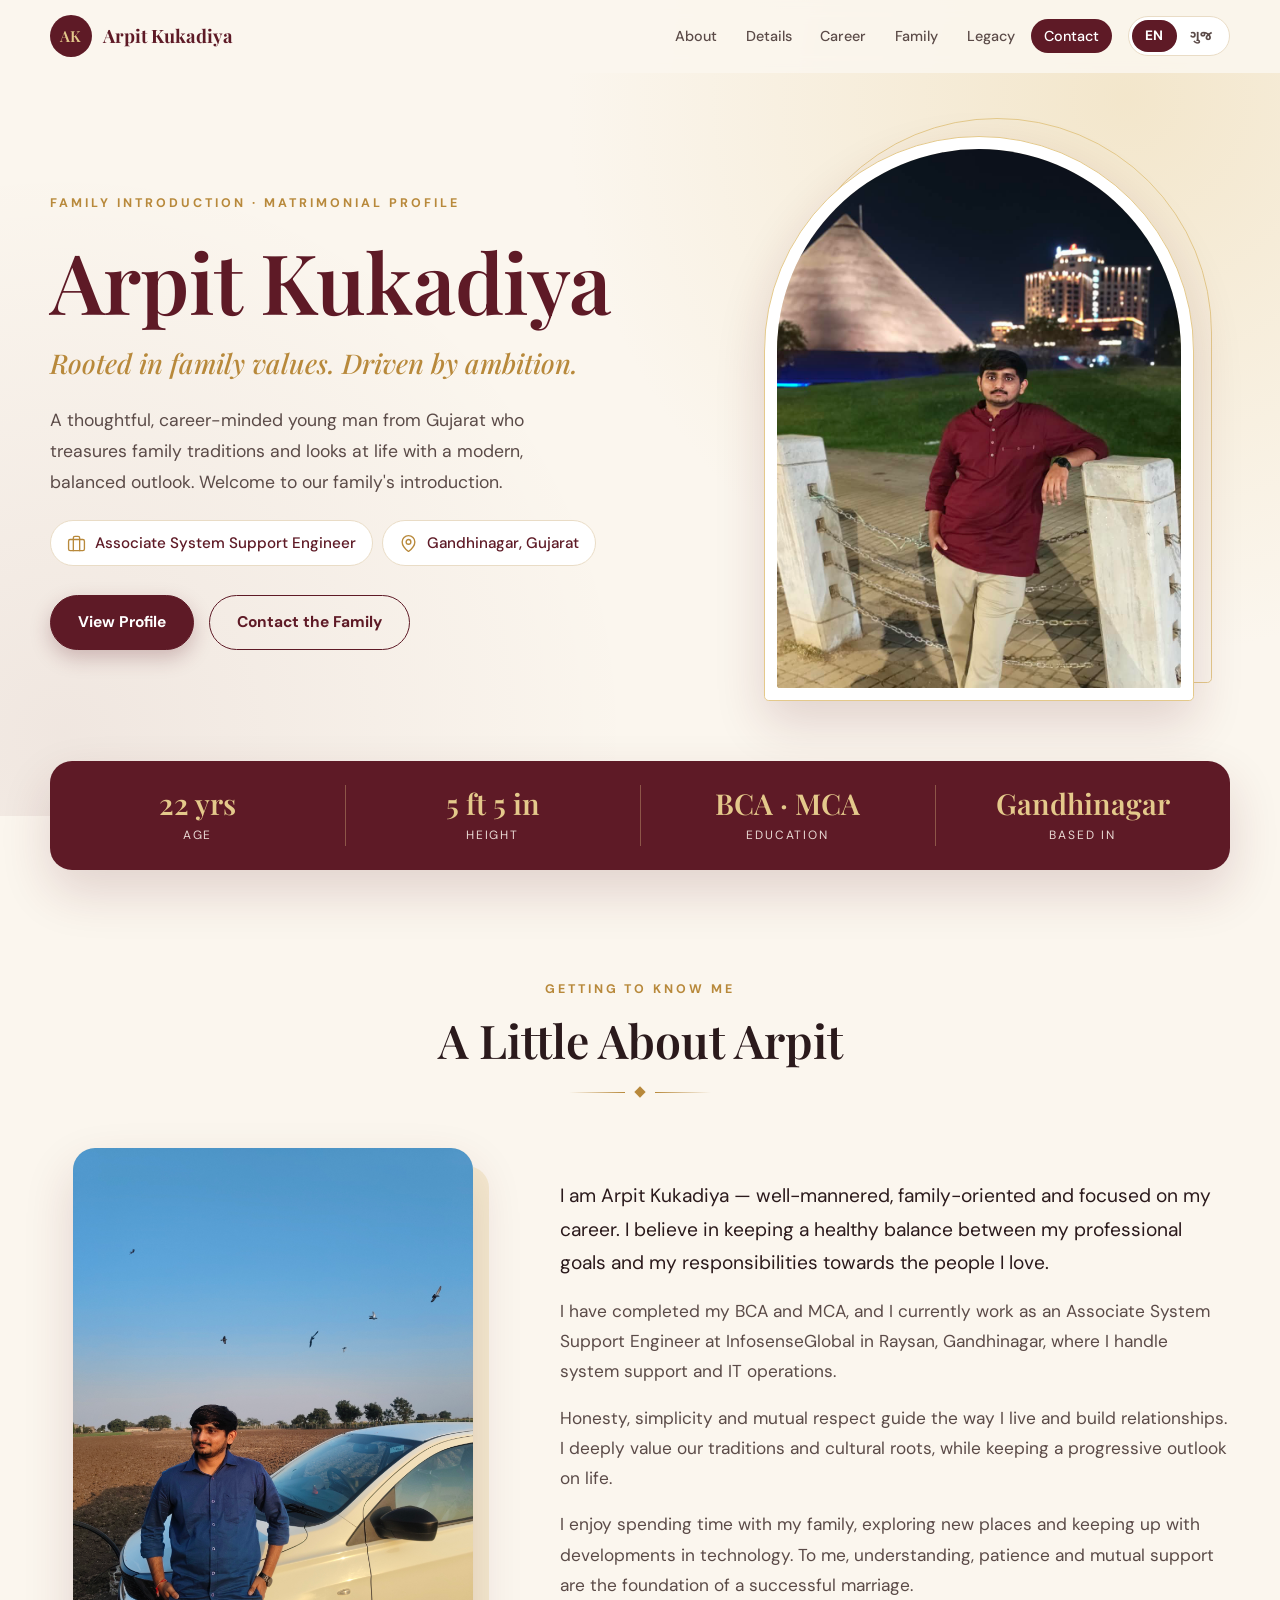
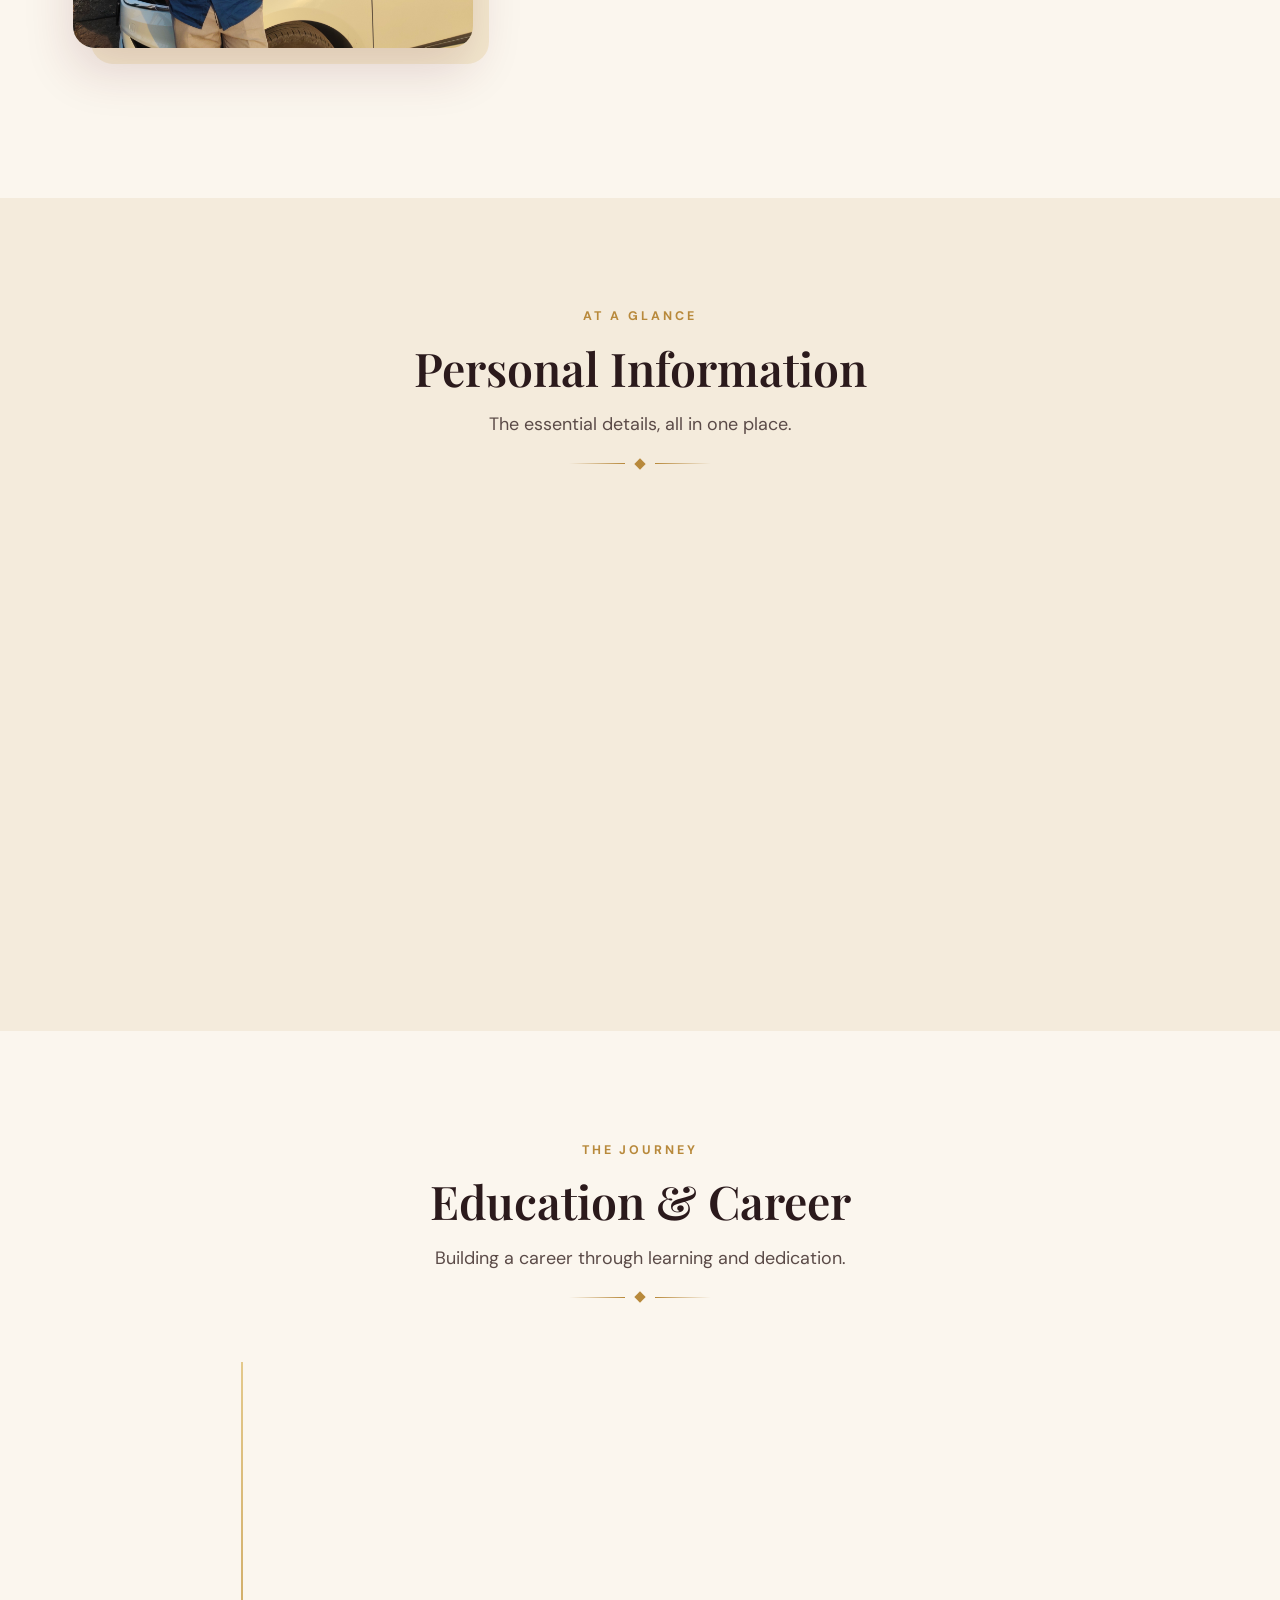
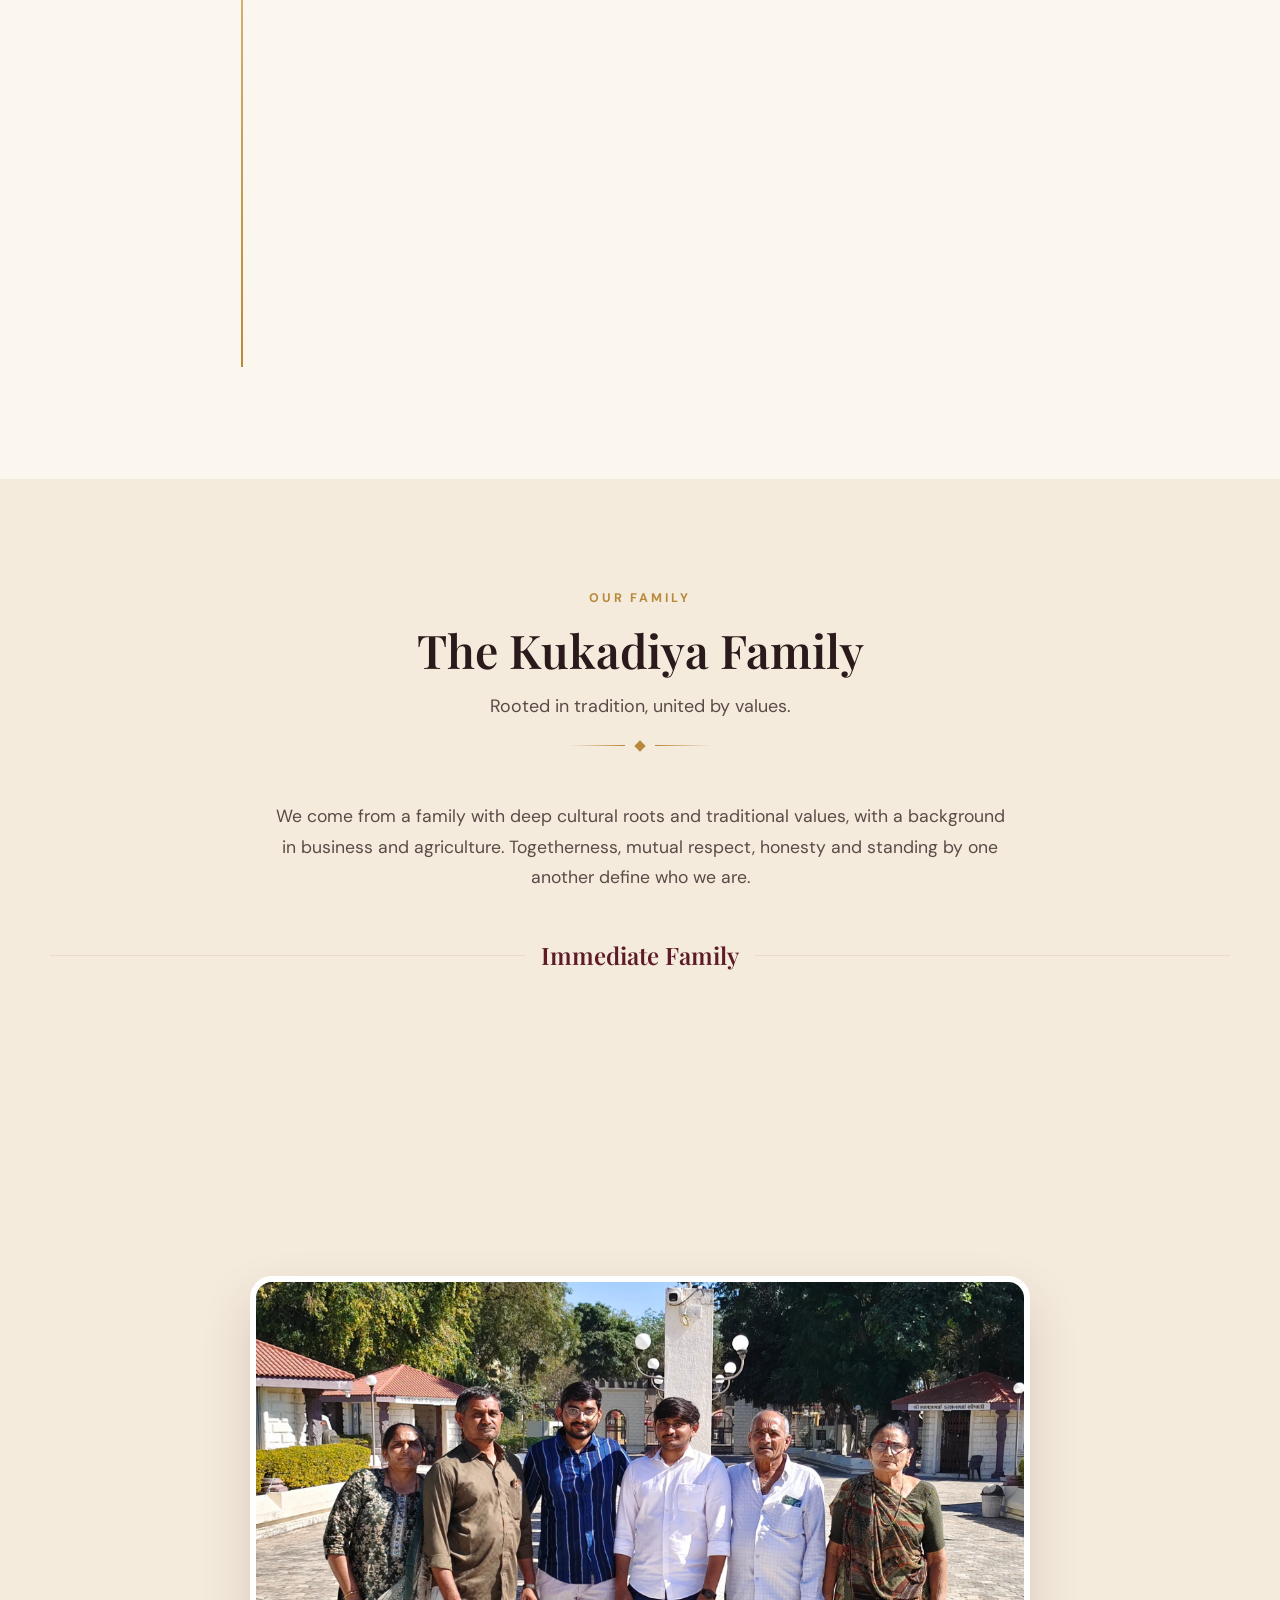
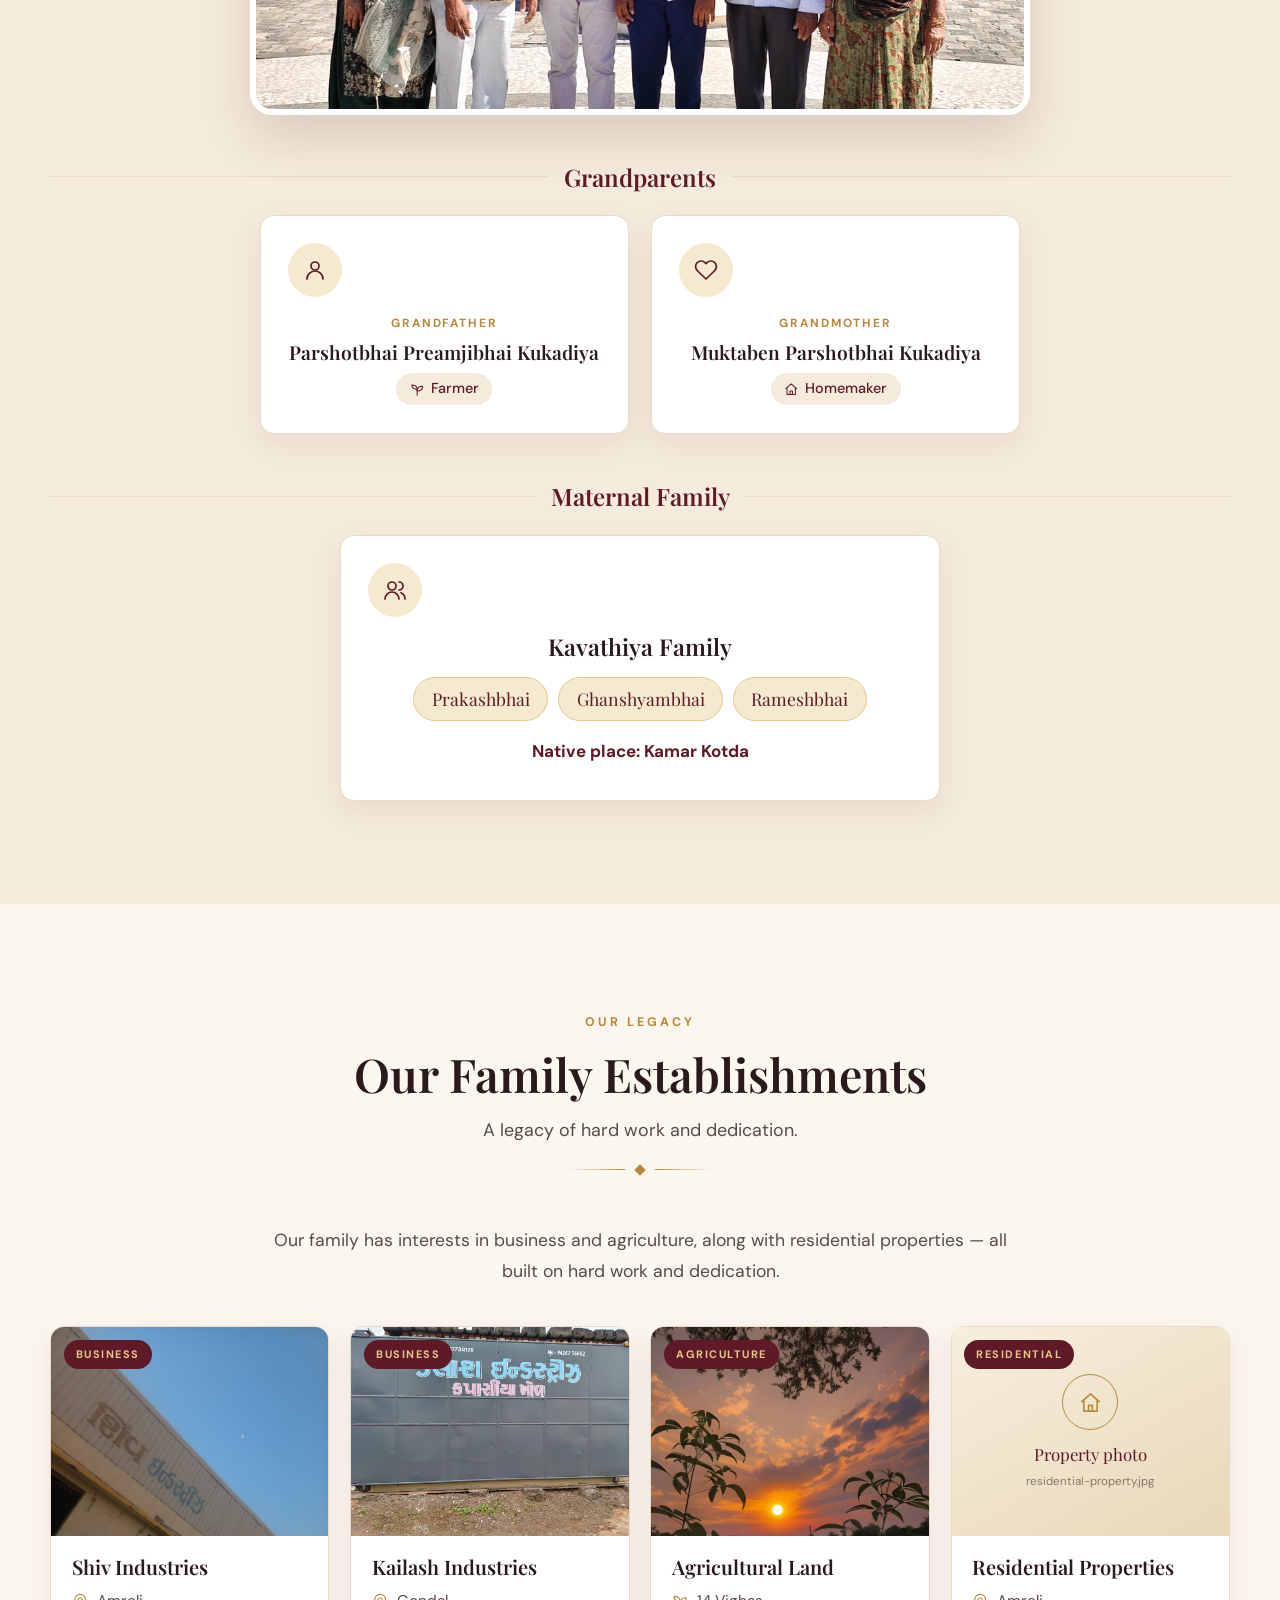
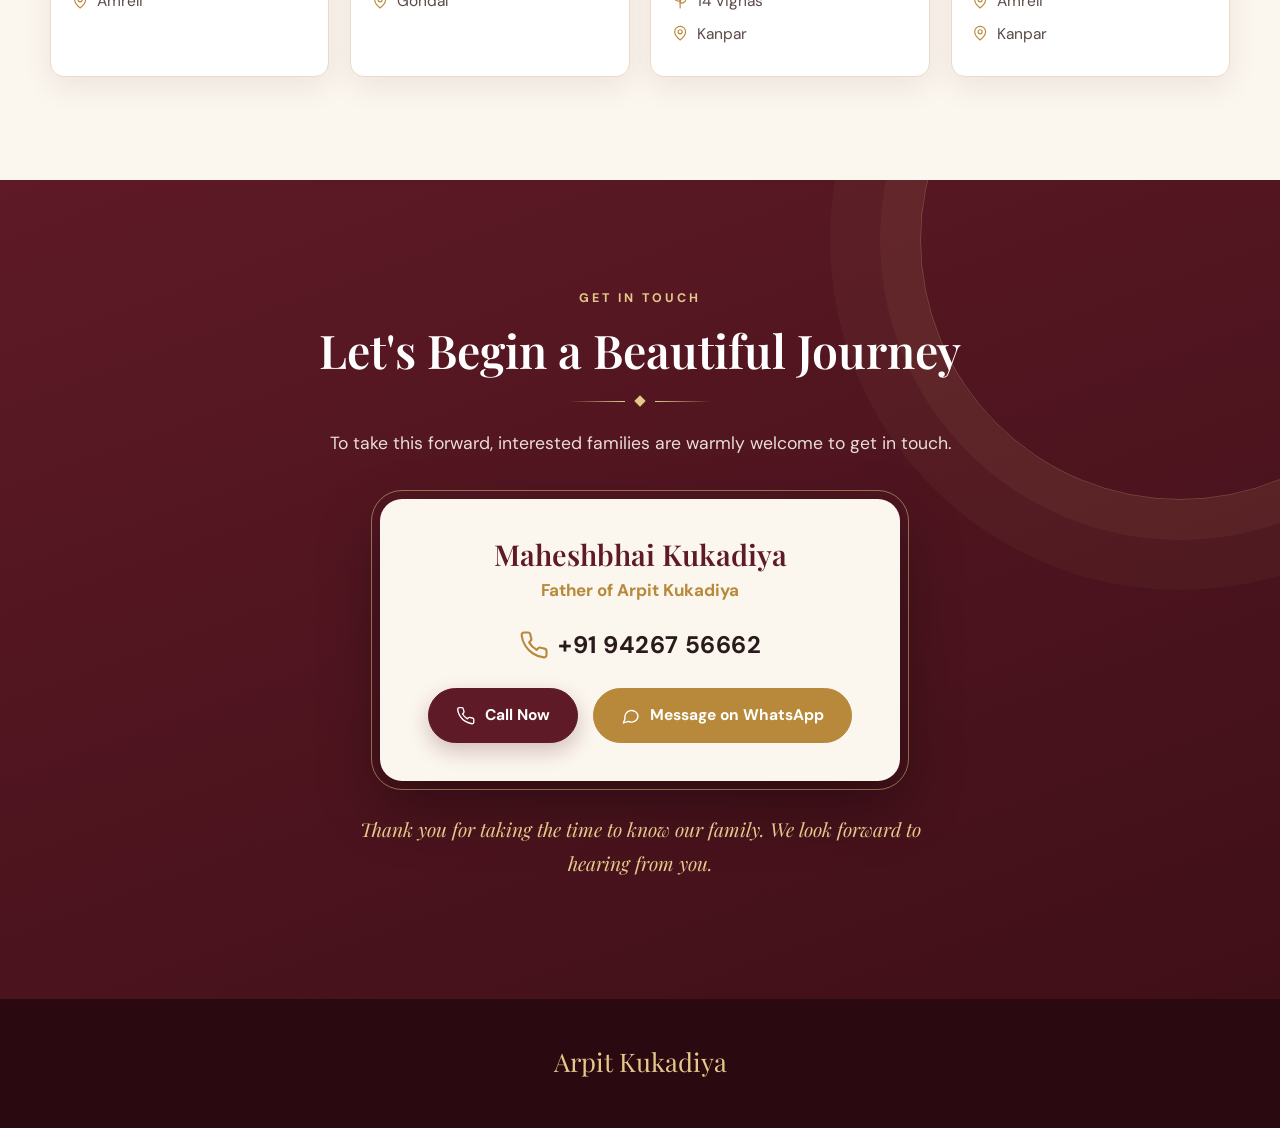
==== index.html @ ea480001 "new commit112" ====
<!DOCTYPE html>
<html lang="en">
<head>
<meta charset="UTF-8">
<meta name="viewport" content="width=device-width, initial-scale=1">
<title>Arpit Kukadiya | Matrimonial Profile</title>
<meta name="description" content="Matrimonial profile of Arpit Kukadiya — education, career, family background and values. Available in English and Gujarati.">
<meta name="theme-color" content="#5E1A26">
<meta property="og:type" content="website">
<meta property="og:title" content="Arpit Kukadiya | Matrimonial Profile">
<meta property="og:description" content="Matrimonial profile of Arpit Kukadiya — education, career, family background and values.">
<meta property="og:image" content="assets/images/arpit-main.jpg">
<meta name="twitter:card" content="summary_large_image">
<link rel="icon" href="data:image/svg+xml,%3Csvg xmlns='http://www.w3.org/2000/svg' viewBox='0 0 64 64'%3E%3Crect width='64' height='64' rx='12' fill='%235E1A26'/%3E%3Ctext x='32' y='42' font-size='26' text-anchor='middle' font-family='serif' fill='%23E4C98B'%3EAK%3C/text%3E%3C/svg%3E">
<link rel="preconnect" href="https://fonts.googleapis.com">
<link rel="preconnect" href="https://fonts.gstatic.com" crossorigin>
<link href="https://fonts.googleapis.com/css2?family=DM+Sans:wght@400;500;700&family=Noto+Sans+Gujarati:wght@400;500;700&family=Noto+Serif+Gujarati:wght@500;600;700&family=Playfair+Display:ital,wght@0,500;0,600;0,700;1,500&display=swap" rel="stylesheet">
<style>
/* ============ Design tokens ============ */
:root{
  --maroon:#5E1A26; --maroon-d:#3F0F18; --maroon-l:#7C2A38;
  --gold:#B8893B; --gold-l:#E4C98B; --gold-pale:#F5EAD0;
  --ivory:#FBF6EE; --cream:#F4EBDC; --card:#FFFFFF;
  --ink:#2B1A1C; --text:#5B4B48; --border:#E9DCC6;
  --serif:'Playfair Display','Noto Serif Gujarati',Georgia,serif;
  --sans:'DM Sans','Noto Sans Gujarati',system-ui,-apple-system,'Segoe UI',sans-serif;
  --r:14px; --r-lg:22px;
  --shadow:0 10px 30px rgba(94,26,38,.08);
  --shadow-lg:0 22px 50px rgba(94,26,38,.16);
  --ease:cubic-bezier(.2,.7,.2,1);
}
/* Gujarati: use Gujarati-first font stacks, relax spacing */
html[lang="gu"]{
  --serif:'Noto Serif Gujarati','Playfair Display',Georgia,serif;
  --sans:'Noto Sans Gujarati','DM Sans',system-ui,sans-serif;
}
html[lang="gu"] body{line-height:1.85}
html[lang="gu"] .eyebrow,html[lang="gu"] .d-label,html[lang="gu"] .tag,html[lang="gu"] .role,html[lang="gu"] .status,html[lang="gu"] .stat small{letter-spacing:0;text-transform:none}
html[lang="gu"] h1,html[lang="gu"] h2,html[lang="gu"] h3,html[lang="gu"] h4{line-height:1.35}

*,*::before,*::after{box-sizing:border-box}
html{scroll-behavior:smooth;scroll-padding-top:84px;-webkit-text-size-adjust:100%}
body{margin:0;background:var(--ivory);color:var(--text);font:400 1.0625rem/1.75 var(--sans);overflow-x:clip;-webkit-font-smoothing:antialiased}
img{max-width:100%;display:block}
h1,h2,h3,h4{font-family:var(--serif);color:var(--ink);font-weight:600;line-height:1.2;margin:0}
p{margin:0 0 1rem}
a{color:inherit;text-decoration:none}
ul,ol{list-style:none;margin:0;padding:0}
button{font:inherit;color:inherit}
:focus-visible{outline:2px solid var(--gold);outline-offset:3px;border-radius:4px}
.i{width:1.25em;height:1.25em;fill:none;stroke:currentColor;stroke-width:1.7;stroke-linecap:round;stroke-linejoin:round;flex:none}
.skip{position:absolute;left:-999px;top:0;background:var(--maroon);color:#fff;padding:.6rem 1rem;z-index:500}
.skip:focus{left:0}
.container{width:min(1180px,100% - 2.5rem);margin-inline:auto}
.narrow{width:min(980px,100% - 2.5rem)}

/* ============ Shared pieces ============ */
.section{padding:clamp(3.5rem,8vw,6.5rem) 0}
.section.alt{background:var(--cream)}
.sec-head{text-align:center;max-width:720px;margin:0 auto clamp(2rem,4vw,3.25rem)}
.eyebrow{display:inline-block;font-size:.78rem;letter-spacing:.24em;text-transform:uppercase;font-weight:700;color:var(--gold);margin-bottom:.8rem}
.sec-head h2{font-size:clamp(1.9rem,4.2vw,2.9rem)}
.sec-head p{color:var(--text);font-size:1.12rem;margin:.8rem 0 0}
.orn{display:flex;align-items:center;justify-content:center;gap:.7rem;margin-top:1.2rem;color:var(--gold)}
.orn::before,.orn::after{content:"";width:56px;height:1px;background:linear-gradient(90deg,transparent,var(--gold))}
.orn::after{transform:scaleX(-1)}
.orn i{width:8px;height:8px;background:var(--gold);transform:rotate(45deg);display:block}
.grid-3{display:grid;grid-template-columns:repeat(3,1fr);gap:1.4rem}
.grid-2{display:grid;grid-template-columns:repeat(2,1fr);gap:1.4rem;max-width:760px;margin-inline:auto}
.card{background:var(--card);border:1px solid var(--border);border-radius:var(--r);padding:1.7rem;box-shadow:var(--shadow);transition:transform .35s var(--ease),box-shadow .35s,border-color .35s}
.card:hover{transform:translateY(-4px);box-shadow:var(--shadow-lg);border-color:var(--gold-l)}
.icon-ring{display:grid;place-items:center;width:54px;height:54px;border-radius:50%;background:var(--gold-pale);color:var(--maroon);margin-bottom:1rem}
.icon-ring {
    display: flex;
    align-items: center;
    justify-content: center;
}
.card h3{font-size:1.35rem;margin-bottom:.5rem}
.card p:last-child{margin:0}
.center{text-align:center}
.center .icon-ring{margin-inline:auto}

.btn{display:inline-flex;align-items:center;justify-content:center;gap:.6rem;min-height:50px;padding:.8rem 1.7rem;border-radius:999px;border:1.5px solid var(--maroon);font-weight:700;font-size:.97rem;cursor:pointer;transition:background .3s,color .3s,transform .3s var(--ease),box-shadow .3s}
.btn:hover{transform:translateY(-2px)}
.btn-primary{background:var(--maroon);color:#fff;box-shadow:0 8px 20px rgba(94,26,38,.25)}
.btn-primary:hover{background:var(--maroon-l)}
.btn-ghost{background:transparent;color:var(--maroon)}
.btn-ghost:hover{background:var(--maroon);color:#fff}
.btn-gold{background:var(--gold);border-color:var(--gold);color:#fff}
.btn-gold:hover{background:#9c7228}
.btn-light{background:transparent;color:#fff;border-color:var(--gold-l)}
.btn-light:hover{background:rgba(255,255,255,.1)}
.btn-row{display:flex;flex-wrap:wrap;gap:.9rem}

/* ============ Header ============ */
.site-header{position:fixed;inset:0 0 auto 0;z-index:100;background:rgba(251,246,238,.88);backdrop-filter:blur(10px);-webkit-backdrop-filter:blur(10px);border-bottom:1px solid transparent;transition:border-color .3s,box-shadow .3s}
.site-header.scrolled{border-color:var(--border);box-shadow:0 4px 20px rgba(94,26,38,.07)}
.nav{display:flex;align-items:center;gap:1rem;min-height:72px}
.logo{display:flex;align-items:center;gap:.7rem;font-family:var(--serif);font-weight:700;color:var(--maroon);font-size:1.15rem;margin-right:auto}
.logo b{display:grid;place-items:center;width:42px;height:42px;border-radius:50%;background:var(--maroon);color:var(--gold-l);font-size:.95rem;letter-spacing:.03em;font-weight:600}
.menu{display:flex;gap:.2rem}
.menu a{position:relative;padding:.5rem .8rem;font-size:.9rem;font-weight:500;color:var(--text);border-radius:999px;transition:color .25s,background .25s}
.menu a:hover{color:var(--maroon);background:var(--gold-pale)}
.menu a.active{color:#fff;background:var(--maroon)}
.lang{display:inline-flex;padding:3px;border:1px solid var(--border);border-radius:999px;background:#fff}
.lang button{border:0;background:none;cursor:pointer;padding:.38rem .85rem;border-radius:999px;font-size:.85rem;font-weight:700;color:var(--text);transition:background .25s,color .25s;line-height:1.4}
.lang button[aria-pressed="true"]{background:var(--maroon);color:#fff}
.nav-toggle{display:none;width:46px;height:46px;border:1px solid var(--border);border-radius:50%;background:#fff;cursor:pointer;position:relative}
.nav-toggle span{position:absolute;left:13px;width:18px;height:2px;background:var(--maroon);border-radius:2px;transition:transform .3s,opacity .3s}
.nav-toggle span:nth-child(1){top:15px}.nav-toggle span:nth-child(2){top:22px}.nav-toggle span:nth-child(3){top:29px}
.nav-toggle[aria-expanded="true"] span:nth-child(1){transform:translateY(7px) rotate(45deg)}
.nav-toggle[aria-expanded="true"] span:nth-child(2){opacity:0}
.nav-toggle[aria-expanded="true"] span:nth-child(3){transform:translateY(-7px) rotate(-45deg)}

/* ============ Photo frames / placeholders ============ */
.ph{position:relative;margin:0;overflow:hidden;background:linear-gradient(150deg,#F7EEDD,#E8D8B8);}
.ph img{position:absolute;inset:0;width:100%;height:100%;object-fit:cover;object-position:center top;transition:transform .9s var(--ease)}
.ph figcaption{position:absolute;inset:0;display:flex;flex-direction:column;align-items:center;justify-content:center;gap:.25rem;text-align:center;padding:1rem;font-family:var(--serif);font-size:1.05rem;color:var(--maroon)}
.ph figcaption .mono{display:grid;place-items:center;width:56px;height:56px;border-radius:50%;border:1px solid var(--gold);color:var(--gold);font-size:1.15rem;margin-bottom:.4rem}
.ph figcaption small{font:400 .72rem var(--sans);color:var(--text);opacity:.7}
.ph.has-img figcaption{display:none}
.r-34{aspect-ratio:3/4}.r-45{aspect-ratio:4/5}.r-43{aspect-ratio:4/3}.r-169{aspect-ratio:16/9}

/* ============ Hero ============ */
.hero{position:relative;padding:calc(72px + clamp(2rem,5vw,4rem)) 0 clamp(5.5rem,9vw,8rem);background:
  radial-gradient(circle at 88% 12%,rgba(228,201,139,.35),transparent 42%),
  radial-gradient(circle at 5% 90%,rgba(94,26,38,.07),transparent 40%),var(--ivory);overflow:hidden}
.hero-grid{display:grid;grid-template-columns:1.1fr .9fr;gap:clamp(2rem,5vw,4.5rem);align-items:center}
.hero h1{font-size:clamp(2.8rem,7vw,5.2rem);color:var(--maroon);letter-spacing:-.01em;margin:.2rem 0 .6rem}
.hero .subtitle{font-family:var(--serif);font-style:italic;font-size:clamp(1.25rem,2.4vw,1.7rem);color:var(--gold);margin:0 0 1.1rem;font-weight:500}
html[lang="gu"] .hero .subtitle{font-style:normal}
.hero .lead{max-width:540px;font-size:1.1rem}
.chips{display:flex;flex-wrap:wrap;gap:.6rem;margin:1.4rem 0 1.8rem}
.chip{display:inline-flex;align-items:center;gap:.55rem;padding:.55rem 1rem;border-radius:999px;background:#fff;border:1px solid var(--border);color:var(--maroon);font-weight:500;font-size:.95rem}
.chip .i{color:var(--gold)}
.hero-visual{position:relative;max-width:430px;width:100%;justify-self:center}
.hero-visual::before{content:"";position:absolute;inset:-18px -18px 18px 18px;border:1.5px solid var(--gold-l);border-radius:999px 999px 22px 22px;z-index:0}
.arch{position:relative;z-index:1;padding:12px;background:#fff;border:1px solid var(--gold-l);border-radius:999px 999px 22px 22px;box-shadow:var(--shadow-lg)}
.arch .ph{border-radius:999px 999px 14px 14px}
.hero-text>*{animation:rise .9s var(--ease) both}
.hero-text>*:nth-child(2){animation-delay:.08s}.hero-text>*:nth-child(3){animation-delay:.16s}.hero-text>*:nth-child(4){animation-delay:.24s}.hero-text>*:nth-child(5){animation-delay:.32s}.hero-text>*:nth-child(6){animation-delay:.4s}
.hero-visual{animation:rise 1.1s var(--ease) .15s both}
@keyframes rise{from{opacity:0;transform:translateY(24px)}to{opacity:1;transform:none}}

/* ============ Stats strip ============ */
.stats-wrap{position:relative;z-index:5;margin-top:-3.4rem}
.stats{display:grid;grid-template-columns:repeat(4,1fr);background:var(--maroon);border-radius:var(--r-lg);box-shadow:var(--shadow-lg);overflow:hidden}
.stat{padding:1.5rem 1.2rem;text-align:center;color:#fff;position:relative}
.stat+.stat::before{content:"";position:absolute;left:0;top:22%;bottom:22%;width:1px;background:rgba(228,201,139,.35)}
.stat b{display:block;font-family:var(--serif);font-weight:600;font-size:clamp(1.3rem,2.4vw,1.8rem);color:var(--gold-l);line-height:1.25}
.stat small{display:block;margin-top:.25rem;font-size:.75rem;letter-spacing:.16em;text-transform:uppercase;color:#E9D9D4}

/* ============ About ============ */
.about-grid{display:grid;grid-template-columns:.8fr 1.2fr;gap:clamp(2rem,5vw,4rem);align-items:center;margin-bottom:3rem}
.about-photo{max-width:400px;width:100%;margin-inline:auto;position:relative}
.about-photo::after{content:"";position:absolute;inset:18px -16px -16px 18px;border-radius:var(--r-lg);background:var(--gold-pale);z-index:0}
.about-photo .ph{position:relative;z-index:1;border-radius:var(--r-lg);box-shadow:var(--shadow-lg)}
.about-text p{font-size:1.08rem}
.about-text p:first-child{font-size:1.2rem;color:var(--ink)}

/* ============ Details ============ */
.details{display:grid;grid-template-columns:repeat(3,1fr);gap:1.1rem;margin:0}
.d-item{display:flex;gap:1rem;align-items:center;background:#fff;border:1px solid var(--border);border-radius:var(--r);padding:1.1rem 1.2rem;transition:border-color .3s,box-shadow .3s}
.d-item:hover{border-color:var(--gold-l);box-shadow:var(--shadow)}
.d-item .icon-ring{width:46px;height:46px;margin:0}
.icon-ring .i {
    display: block;
    width: 24px;
    height: 24px;
}
.d-label{display:block;font-size:.72rem;letter-spacing:.14em;text-transform:uppercase;font-weight:700;color:var(--gold)}
.details dd{margin:.1rem 0 0;font-family:var(--serif);font-size:1.12rem;font-weight:600;color:var(--ink);line-height:1.35;overflow-wrap:anywhere}
.details dt{margin:0}

/* ============ Timeline ============ */
.timeline{position:relative;padding-left:2.6rem;max-width:820px;margin-inline:auto}
.timeline::before{content:"";position:absolute;left:11px;top:10px;bottom:10px;width:2px;background:linear-gradient(var(--gold-l),var(--gold))}
.timeline li{position:relative;margin-bottom:1.4rem}
.timeline li:last-child{margin-bottom:0}
.dot{position:absolute;left:-2.6rem;top:1.9rem;width:24px;height:24px;border-radius:50%;background:var(--cream);border:2px solid var(--gold);display:grid;place-items:center}
.dot::after{content:"";width:8px;height:8px;border-radius:50%;background:var(--gold)}
.current .dot{background:var(--maroon);border-color:var(--maroon)}
.current .dot::after{background:var(--gold-l)}
.timeline .card h3{font-size:1.3rem}
.status{display:inline-block;font-size:.72rem;letter-spacing:.13em;text-transform:uppercase;font-weight:700;color:var(--maroon);background:var(--gold-pale);padding:.25rem .75rem;border-radius:999px;margin:0 0 .7rem}
.current .status{background:var(--maroon);color:var(--gold-l)}
.meta{color:var(--maroon);font-weight:700;margin-bottom:.4rem!important}
.meta span{display:block}

/* ============ Family ============ */
.intro{max-width:740px;margin:0 auto 2.5rem;text-align:center;font-size:1.1rem}
.group-title{display:flex;align-items:center;gap:1rem;justify-content:center;font-size:1.5rem;margin:3rem 0 1.5rem;color:var(--maroon)}
.group-title::before,.group-title::after{content:"";flex:1;height:1px;background:var(--border)}
.person{text-align:center}
.person .role{display:block;font-size:.74rem;letter-spacing:.16em;text-transform:uppercase;color:var(--gold);font-weight:700;margin-bottom:.4rem}
.person h4{font-size:1.2rem;margin-bottom:.6rem;overflow-wrap:anywhere}
.occ{display:inline-flex;align-items:center;gap:.4rem;padding:.2rem .85rem;border-radius:999px;background:var(--cream);color:var(--maroon);font-size:.9rem;font-weight:500;margin:0}
.occ .i{width:1em;height:1em}
.family-photo{max-width:780px;margin:2.5rem auto 0}
.family-photo .ph{border-radius:var(--r-lg);box-shadow:var(--shadow-lg);border:6px solid #fff}
.maternal{max-width:600px;margin-inline:auto;text-align:center}
.maternal h4{font-size:1.45rem}
.names{display:flex;flex-wrap:wrap;justify-content:center;gap:.6rem;margin:1rem 0}
.names li{padding:.35rem 1.1rem;border-radius:999px;border:1px solid var(--gold-l);background:var(--gold-pale);font-family:var(--serif);font-size:1.1rem;color:var(--maroon)}

/* ============ Establishments ============ */
.est-grid{display:grid;grid-template-columns:repeat(4,1fr);gap:1.3rem}
.est{background:#fff;border:1px solid var(--border);border-radius:var(--r);overflow:hidden;display:flex;flex-direction:column;box-shadow:var(--shadow);transition:transform .35s var(--ease),box-shadow .35s}
.est:hover{transform:translateY(-4px);box-shadow:var(--shadow-lg)}
.est:hover img{transform:scale(1.06)}
.est .media{position:relative}
.tag{position:absolute;top:.8rem;left:.8rem;z-index:2;background:var(--maroon);color:var(--gold-l);font-size:.68rem;letter-spacing:.14em;text-transform:uppercase;font-weight:700;padding:.3rem .75rem;border-radius:999px}
.est-body{padding:1.2rem 1.3rem 1.4rem}
.est h3{font-size:1.25rem;margin-bottom:.6rem}
.est-body p{display:flex;gap:.55rem;align-items:flex-start;margin:0 0 .35rem;font-size:.97rem}
.est-body .i{margin-top:.28em;width:1.05em;height:1.05em;color:var(--gold)}

/* ============ Gallery ============ */
.gallery{display:grid;grid-template-columns:repeat(3,1fr);gap:1.2rem}
.g-item{position:relative;padding:0;border:0;background:none;cursor:zoom-in;border-radius:var(--r);overflow:hidden;box-shadow:var(--shadow);display:block;width:100%}
.g-item .ph{aspect-ratio:4/5}
.g-item:hover img{transform:scale(1.06)}
.g-item::after{content:attr(data-cap);position:absolute;left:0;right:0;bottom:0;padding:2.2rem 1rem .9rem;background:linear-gradient(transparent,rgba(63,15,24,.85));color:#fff;font-family:var(--serif);font-size:1.05rem;text-align:left;opacity:0;transform:translateY(8px);transition:.35s var(--ease);pointer-events:none}
.g-item:hover::after,.g-item:focus-visible::after{opacity:1;transform:none}

/* ============ Preferences ============ */
.quote{max-width:820px;margin:3rem auto 0;text-align:center;font-family:var(--serif);font-style:italic;font-size:clamp(1.3rem,2.8vw,1.8rem);line-height:1.5;color:var(--maroon);padding:1.8rem 1rem;border-block:1px solid var(--gold-l);position:relative}
html[lang="gu"] .quote{font-style:normal}

/* ============ Contact ============ */
.contact{background:linear-gradient(160deg,var(--maroon),var(--maroon-d));color:#EBDCD6;text-align:center;position:relative;overflow:hidden}
.contact::before{content:"";position:absolute;width:520px;height:520px;right:-160px;top:-200px;border-radius:50%;border:1px solid rgba(228,201,139,.25);box-shadow:0 0 0 40px rgba(228,201,139,.05),0 0 0 90px rgba(228,201,139,.04)}
.contact .container{position:relative}
.contact h2{color:#fff;font-size:clamp(1.9rem,4.2vw,2.9rem)}
.contact .eyebrow{color:var(--gold-l)}
.contact .orn{color:var(--gold-l)}.contact .orn i{background:var(--gold-l)}.contact .orn::before,.contact .orn::after{background:linear-gradient(90deg,transparent,var(--gold-l))}
.contact .intro{margin-top:1.4rem;color:#EBDCD6}
.contact-card{background:var(--ivory);color:var(--text);border-radius:var(--r-lg);padding:2.4rem 1.6rem;max-width:520px;margin:0 auto 2rem;box-shadow:0 24px 60px rgba(0,0,0,.35);outline:1px solid rgba(228,201,139,.5);outline-offset:8px}
.contact-card h3{font-size:1.8rem;color:var(--maroon)}
.role-line{color:var(--gold);font-weight:700;margin:.3rem 0 1.1rem}
.phone{display:flex;justify-content:center;align-items:center;gap:.6rem;font-size:1.5rem;color:var(--ink);font-weight:700;margin:0 0 1.4rem;letter-spacing:.02em}
.phone .i{color:var(--gold)}
.contact-card .btn-row{justify-content:center}
.thanks{font-family:var(--serif);font-style:italic;font-size:1.2rem;color:var(--gold-l);max-width:620px;margin-inline:auto}
html[lang="gu"] .thanks{font-style:normal}

/* ============ Footer, back-to-top ============ */
.footer{background:#2A0A10;color:#C9B5B0;text-align:center;padding:2.5rem 0;font-size:.93rem}
.footer p{margin:0 0 .3rem}
.f-name{font-family:var(--serif);font-size:1.6rem;color:var(--gold-l)}
.copy{font-size:.82rem;opacity:.75;margin-top:.6rem!important}
.to-top{position:fixed;right:1.1rem;bottom:1.1rem;width:48px;height:48px;border-radius:50%;border:0;background:var(--maroon);color:var(--gold-l);cursor:pointer;display:grid;place-items:center;box-shadow:var(--shadow-lg);opacity:0;visibility:hidden;transform:translateY(10px);transition:.3s;z-index:90}
.to-top.show{opacity:1;visibility:visible;transform:none}

/* ============ Lightbox ============ */
.lightbox{position:fixed;inset:0;z-index:300;background:rgba(30,8,12,.95);display:flex;align-items:center;justify-content:center;opacity:0;transition:opacity .3s}
.lightbox[hidden]{display:none}
.lightbox.open{opacity:1}
.lb-fig{margin:0;max-width:min(90vw,920px);text-align:center}
.lb-img{max-height:78vh;width:auto;margin:0 auto;border-radius:10px;border:1px solid var(--gold);animation:rise .4s var(--ease)}
.lb-missing{display:none;width:min(80vw,460px);aspect-ratio:4/5;max-height:70vh;place-content:center;border:1px solid var(--gold);border-radius:10px;color:var(--gold-l);font-family:var(--serif);font-size:1.3rem;background:#3a1a20;margin:0 auto;padding:1rem}
.lb-fig.missing .lb-missing{display:grid}.lb-fig.missing .lb-img{display:none}
.lb-cap{color:#EBDCD6;margin-top:1rem;font-family:var(--serif);font-size:1.15rem}
.lb-btn{position:absolute;width:50px;height:50px;border-radius:50%;border:1px solid var(--gold);background:rgba(30,8,12,.6);cursor:pointer;display:grid;place-items:center;z-index:2;color:var(--gold-l)}
.lb-btn:hover{background:var(--gold);color:#fff}
.lb-close{top:1rem;right:1rem}.lb-prev{left:1rem}.lb-next{right:1rem}

/* ============ Scroll reveal ============ */
.js .reveal{opacity:0;transform:translateY(22px);transition:opacity .8s var(--ease),transform .8s var(--ease)}
.js .reveal.visible{opacity:1;transform:none}

/* ============ Responsive ============ */
@media (max-width:1180px){
  .nav-toggle{display:block}
  .menu{position:fixed;top:72px;left:0;right:0;flex-direction:column;gap:0;background:var(--ivory);border-bottom:1px solid var(--gold-l);box-shadow:0 18px 30px rgba(94,26,38,.14);max-height:0;overflow:hidden;visibility:hidden;transition:max-height .4s var(--ease),visibility .4s}
  .menu.open{max-height:calc(100vh - 72px);visibility:visible;overflow-y:auto}
  .menu a{display:block;border-radius:0;padding:1rem 1.5rem;font-size:1rem;border-top:1px solid var(--border)}
  .menu a.active{background:var(--gold-pale);color:var(--maroon);font-weight:700}
}
@media (max-width:1023px){
  .grid-3,.details{grid-template-columns:repeat(2,1fr)}
  .est-grid{grid-template-columns:repeat(2,1fr)}
  .gallery{grid-template-columns:repeat(2,1fr)}
}
@media (max-width:820px){
  .hero-grid,.about-grid{grid-template-columns:1fr}
  .hero-visual{order:-1;max-width:330px}
  .hero-text{text-align:center}
  .hero .lead{margin-inline:auto}
  .chips,.hero .btn-row{justify-content:center}
  .stats{grid-template-columns:repeat(2,1fr)}
  .stat:nth-child(3)::before{display:none}
  .stat:nth-child(n+3){border-top:1px solid rgba(228,201,139,.25)}
  .about-text{text-align:left}
}
@media (max-width:640px){
  body{font-size:1rem}
  .logo span{display:none}
  .grid-3,.grid-2,.details,.est-grid{grid-template-columns:1fr}
  .gallery{grid-template-columns:repeat(2,1fr);gap:.7rem}
  .g-item::after{display:none}
  .btn-row .btn{width:100%}
  .group-title{font-size:1.25rem}
  .timeline{padding-left:2.2rem}.dot{left:-2.2rem}
  .lb-btn{width:44px;height:44px;top:auto;bottom:1rem}
  .lb-prev{left:calc(50% - 56px)}.lb-next{right:calc(50% - 56px)}
  .contact-card{outline-offset:5px;padding:2rem 1.1rem}
  .phone{font-size:1.25rem}
  .hero-visual::before{inset:-12px -10px 12px 10px}
}
@media (max-width:380px){
  .lang button{padding:.35rem .6rem;font-size:.8rem}
  .nav{gap:.5rem}
  .stat{padding:1.1rem .6rem}
  .gallery{grid-template-columns:1fr}
}
@media (prefers-reduced-motion:reduce){
  html{scroll-behavior:auto}
  *,*::before,*::after{animation:none!important;transition:none!important}
  .js .reveal{opacity:1;transform:none}
}
@media print{
  .site-header,.to-top,.lightbox{display:none!important}
  .js .reveal{opacity:1;transform:none}
  .hero{padding-top:2rem}
}
</style>
</head>
<body>

<!-- Icon sprite -->
<svg width="0" height="0" style="position:absolute" aria-hidden="true" focusable="false">
  <symbol id="i-briefcase" viewBox="0 0 24 24"><rect x="2" y="7" width="20" height="14" rx="2"/><path d="M16 21V5a2 2 0 0 0-2-2h-4a2 2 0 0 0-2 2v16"/></symbol>
  <symbol id="i-pin" viewBox="0 0 24 24"><path d="M20 10c0 6-8 12-8 12S4 16 4 10a8 8 0 0 1 16 0Z"/><circle cx="12" cy="10" r="3"/></symbol>
  <symbol id="i-phone" viewBox="0 0 24 24"><path d="M22 16.9v3a2 2 0 0 1-2.2 2 19.8 19.8 0 0 1-8.6-3.1 19.5 19.5 0 0 1-6-6A19.8 19.8 0 0 1 2.1 4.2 2 2 0 0 1 4.1 2h3a2 2 0 0 1 2 1.7c.1 1 .4 1.9.7 2.8a2 2 0 0 1-.5 2.1L8.1 9.9a16 16 0 0 0 6 6l1.3-1.3a2 2 0 0 1 2.1-.4c.9.3 1.8.6 2.8.7a2 2 0 0 1 1.7 2Z"/></symbol>
  <symbol id="i-user" viewBox="0 0 24 24"><circle cx="12" cy="8" r="4"/><path d="M4 21a8 8 0 0 1 16 0"/></symbol>
  <symbol id="i-users" viewBox="0 0 24 24"><circle cx="9" cy="8" r="4"/><path d="M2 21a7 7 0 0 1 14 0"/><path d="M16 4a4 4 0 0 1 0 8"/><path d="M22 21a7 7 0 0 0-4-6.3"/></symbol>
  <symbol id="i-calendar" viewBox="0 0 24 24"><rect x="3" y="4" width="18" height="18" rx="2"/><path d="M16 2v4M8 2v4M3 10h18"/></symbol>
  <symbol id="i-ruler" viewBox="0 0 24 24"><path d="M21.3 8.7 8.7 21.3a1 1 0 0 1-1.4 0l-4.6-4.6a1 1 0 0 1 0-1.4L15.3 2.7a1 1 0 0 1 1.4 0l4.6 4.6a1 1 0 0 1 0 1.4Z"/><path d="m7.5 10.5 2 2M10.5 7.5l2 2M13.5 4.5l2 2M4.5 13.5l2 2"/></symbol>
  <symbol id="i-scale" viewBox="0 0 24 24"><path d="M12 3v18M8 21h8M5 7l7-3 7 3"/><path d="M2.5 14 5 7l2.5 7a3.2 3.2 0 0 1-5 0ZM16.5 14 19 7l2.5 7a3.2 3.2 0 0 1-5 0Z"/></symbol>
  <symbol id="i-grad" viewBox="0 0 24 24"><path d="M22 10 12 5 2 10l10 5 10-5Z"/><path d="M6 12v5c3 2 9 2 12 0v-5"/></symbol>
  <symbol id="i-building" viewBox="0 0 24 24"><rect x="4" y="2" width="16" height="20" rx="1"/><path d="M9 22v-4h6v4M8 6h.01M12 6h.01M16 6h.01M8 10h.01M12 10h.01M16 10h.01M8 14h.01M12 14h.01M16 14h.01"/></symbol>
  <symbol id="i-rupee" viewBox="0 0 24 24"><path d="M6 3h12M6 8h12M6 13l8.5 8M6 13h3M9 13c6.7 0 6.7-10 0-10"/></symbol>
  <symbol id="i-home" viewBox="0 0 24 24"><path d="M3 11 12 3l9 8"/><path d="M5 10v11h14V10"/><path d="M10 21v-6h4v6"/></symbol>
  <symbol id="i-lang" viewBox="0 0 24 24"><path d="M4 6h9M8.5 3v3M6 6c0 4 3 7 6 8.5M11 6c0 3-2.5 6-6.5 8"/><path d="m13 21 4-9 4 9M14.4 18h5.2"/></symbol>
  <symbol id="i-heart" viewBox="0 0 24 24"><path d="M20.8 4.6a5.5 5.5 0 0 0-7.8 0L12 5.7l-1-1.1a5.5 5.5 0 0 0-7.8 7.8l1 1.1L12 21l7.8-7.5 1-1.1a5.5 5.5 0 0 0 0-7.8Z"/></symbol>
  <symbol id="i-sprout" viewBox="0 0 24 24"><path d="M12 22V12"/><path d="M12 12C12 7 8 5 3 5c0 5 3 7 9 7Z"/><path d="M12 14c0-4 3-7 9-7 0 5-3 8-9 8"/></symbol>
  <symbol id="i-book" viewBox="0 0 24 24"><path d="M2 4h6a4 4 0 0 1 4 4v14a3 3 0 0 0-3-3H2Z"/><path d="M22 4h-6a4 4 0 0 0-4 4v14a3 3 0 0 1 3-3h7Z"/></symbol>
  <symbol id="i-chat" viewBox="0 0 24 24"><path d="M21 12a8 8 0 0 1-11.7 7L3 21l2-5.5A8 8 0 1 1 21 12Z"/></symbol>
  <symbol id="i-sun" viewBox="0 0 24 24"><circle cx="12" cy="12" r="4"/><path d="M12 2v2M12 20v2M4.9 4.9l1.4 1.4M17.7 17.7l1.4 1.4M2 12h2M20 12h2M4.9 19.1l1.4-1.4M17.7 6.3l1.4-1.4"/></symbol>
  <symbol id="i-infinity" viewBox="0 0 24 24"><path d="M6 16c5 0 7-8 12-8a4 4 0 0 1 0 8c-5 0-7-8-12-8a4 4 0 0 0 0 8Z"/></symbol>
  <symbol id="i-shield" viewBox="0 0 24 24"><path d="M12 22s8-4 8-10V5l-8-3-8 3v7c0 6 8 10 8 10Z"/><path d="m9 12 2 2 4-4"/></symbol>
  <symbol id="i-trend" viewBox="0 0 24 24"><path d="m22 7-8.5 8.5-5-5L2 17"/><path d="M16 7h6v6"/></symbol>
  <symbol id="i-up" viewBox="0 0 24 24"><path d="m18 15-6-6-6 6"/></symbol>
  <symbol id="i-left" viewBox="0 0 24 24"><path d="m15 18-6-6 6-6"/></symbol>
  <symbol id="i-right" viewBox="0 0 24 24"><path d="m9 18 6-6-6-6"/></symbol>
  <symbol id="i-x" viewBox="0 0 24 24"><path d="M18 6 6 18M6 6l12 12"/></symbol>
</svg>

<a class="skip" href="#about" data-gu="મુખ્ય સામગ્રી પર જાઓ">Skip to content</a>

<header class="site-header">
  <nav class="nav container" aria-label="Primary">
    <a href="#home" class="logo" data-gu-aria-label="અર્પિત કુકડિયા, હોમ" aria-label="Arpit Kukadiya, home"><b>AK</b><span data-gu="અર્પિત કુકડિયા">Arpit Kukadiya</span></a>
    <ul id="menu" class="menu">
      <li><a href="#about" data-gu="પરિચય">About</a></li>
      <li><a href="#details" data-gu="વિગતો">Details</a></li>
      <li><a href="#career" data-gu="કારકિર્દી">Career</a></li>
      <li><a href="#family" data-gu="પરિવાર">Family</a></li>
      <li><a href="#establishments" data-gu="વારસો">Legacy</a></li><!--
      <li><a href="#gallery" data-gu="ગેલેરી">Gallery</a></li>
      <li><a href="#preferences" data-gu="અપેક્ષાઓ">Preferences</a></li>-->
      <li><a href="#contact" data-gu="સંપર્ક">Contact</a></li>
    </ul>
    <div class="lang" role="group" aria-label="Language">
      <button type="button" data-lang="en" aria-pressed="true">EN</button>
      <button type="button" data-lang="gu" aria-pressed="false" lang="gu">ગુજ</button>
    </div>
    <button class="nav-toggle" type="button" aria-expanded="false" aria-controls="menu" aria-label="Open menu"><span></span><span></span><span></span></button>
  </nav>
</header>

<main>
<!-- ================= HERO ================= -->
<section id="home" class="hero">
  <div class="container hero-grid">
    <div class="hero-text">
      <span class="eyebrow" data-gu="પારિવારિક પરિચય · લગ્ન પ્રોફાઇલ">Family Introduction · Matrimonial Profile</span>
      <h1 data-gu="અર્પિત કુકડિયા">Arpit Kukadiya</h1>
      <p class="subtitle" data-gu="સંસ્કારોમાં મૂળ, મહત્ત્વાકાંક્ષાથી પ્રેરિત.">Rooted in family values. Driven by ambition.</p>
      <p class="lead" data-gu="ગુજરાતના એક વિચારશીલ, કારકિર્દી પ્રત્યે સમર્પિત યુવાન, જે પારિવારિક પરંપરાઓને મહત્ત્વ આપે છે અને જીવન પ્રત્યે આધુનિક તેમજ સંતુલિત દૃષ્ટિકોણ ધરાવે છે. અમારા પરિવારના પરિચયમાં આપનું સ્વાગત છે.">A thoughtful, career-minded young man from Gujarat who treasures family traditions and looks at life with a modern, balanced outlook. Welcome to our family's introduction.</p>
      <ul class="chips">
        <li class="chip"><svg class="i"><use href="#i-briefcase"/></svg><span data-gu="એસોસિએટ સિસ્ટમ સપોર્ટ એન્જિનિયર">Associate System Support Engineer</span></li>
        <li class="chip"><svg class="i"><use href="#i-pin"/></svg><span data-gu="ગાંધીનગર, ગુજરાત">Gandhinagar, Gujarat</span></li>
      </ul>
      <div class="btn-row">
        <a class="btn btn-primary" href="#about" data-gu="પ્રોફાઇલ જુઓ">View Profile</a>
        <a class="btn btn-ghost" href="#contact" data-gu="પરિવારનો સંપર્ક કરો">Contact the Family</a>
      </div>
    </div>
    <div class="hero-visual">
      <div class="arch">
        <!-- PHOTO: assets/images/arpit-main.jpg -->
        <figure class="ph r-34"><img src="images/traditional.jpg" data-gu-alt="અર્પિત કુકડિયાની ઔપચારિક તસવીર" alt="Formal portrait of Arpit Kukadiya"><figcaption><span class="mono">AK</span><span data-gu="પોટ્રેટ તસવીર">Portrait photo</span><small>arpit-main.jpg</small></figcaption></figure>
      </div>
    </div>
  </div>
</section>

<div class="container stats-wrap">
  <div class="stats reveal">
    <div class="stat"><b><span class="js-age">22</span> <span data-gu="વર્ષ">yrs</span></b><small data-gu="ઉંમર">Age</small></div>
    <div class="stat"><b data-gu="5 ફૂટ 5 ઇંચ">5 ft 5 in</b><small data-gu="ઊંચાઈ">Height</small></div>
    <div class="stat"><b>BCA · MCA</b><small data-gu="શિક્ષણ">Education</small></div>
    <div class="stat"><b data-gu="ગાંધીનગર">Gandhinagar</b><small data-gu="નિવાસ">Based in</small></div>
  </div>
</div>

<!-- ================= ABOUT ================= -->
<section id="about" class="section">
  <div class="container">
    <header class="sec-head">
      <span class="eyebrow" data-gu="મને ઓળખો">Getting to know me</span>
      <h2 data-gu="અર્પિત વિશે થોડું">A Little About Arpit</h2>
      <div class="orn"><i></i></div>
    </header>
    <div class="about-grid reveal">
      <div class="about-photo">
        <!-- PHOTO: assets/images/arpit-about.jpg -->
        <figure class="ph r-45"><img src="images/arpit-car.jpg" data-gu-alt="અર્પિત કુકડિયા હળવી તસવીરમાં" alt="Arpit Kukadiya in a relaxed portrait"><figcaption><span class="mono">AK</span><span data-gu="પોટ્રેટ તસવીર">Portrait photo</span><small>arpit-about.jpg</small></figcaption></figure>
      </div>
      <div class="about-text">
        <p data-gu="મારું નામ અર્પિત કુકડિયા છે. હું સંસ્કારી, પરિવારપ્રેમી અને પોતાની કારકિર્દી પ્રત્યે સમર્પિત વ્યક્તિ છું. વ્યાવસાયિક લક્ષ્યો અને પરિવાર પ્રત્યેની જવાબદારીઓ વચ્ચે સંતુલન જાળવવામાં હું માનું છું.">I am Arpit Kukadiya — well-mannered, family-oriented and focused on my career. I believe in keeping a healthy balance between my professional goals and my responsibilities towards the people I love.</p>
        <p data-gu="મેં BCA અને MCA પૂર્ણ કર્યું છે અને હાલમાં ગાંધીનગરના રાયસણ સ્થિત InfosenseGlobal માં એસોસિએટ સિસ્ટમ સપોર્ટ એન્જિનિયર તરીકે કાર્યરત છું, જ્યાં હું સિસ્ટમ સપોર્ટ અને IT ઓપરેશન્સ સંભાળું છું.">I have completed my BCA and MCA, and I currently work as an Associate System Support Engineer at InfosenseGlobal in Raysan, Gandhinagar, where I handle system support and IT operations.</p>
        <p data-gu="પ્રામાણિકતા, સરળતા અને પરસ્પર આદર મારા જીવન અને સંબંધોના માર્ગદર્શક મૂલ્યો છે. હું અમારી પરંપરાઓ અને સાંસ્કૃતિક મૂળિયાંને મહત્ત્વ આપું છું, સાથે જીવન પ્રત્યે પ્રગતિશીલ દૃષ્ટિકોણ પણ ધરાવું છું.">Honesty, simplicity and mutual respect guide the way I live and build relationships. I deeply value our traditions and cultural roots, while keeping a progressive outlook on life.</p>
        <p data-gu="મને પરિવાર સાથે સમય વિતાવવો, નવી જગ્યાઓ ફરવી અને ટેકનોલોજીના નવા વિકાસથી માહિતગાર રહેવું ગમે છે. મારા માટે સમજણ, ધીરજ અને પરસ્પર સહકાર સફળ લગ્નજીવનનો પાયો છે.">I enjoy spending time with my family, exploring new places and keeping up with developments in technology. To me, understanding, patience and mutual support are the foundation of a successful marriage.</p>
      </div>
    </div>
  </div>
</section>

<!-- ================= DETAILS ================= -->
<section id="details" class="section alt">
  <div class="container">
    <header class="sec-head">
      <span class="eyebrow" data-gu="એક નજરમાં">At a glance</span>
      <h2 data-gu="અંગત માહિતી">Personal Information</h2>
      <p data-gu="મુખ્ય વિગતો એક જ સ્થળે.">The essential details, all in one place.</p>
      <div class="orn"><i></i></div>
    </header>
    <dl class="details reveal">
      <div class="d-item"><div class="icon-ring"><svg class="i"><use href="#i-user"/></svg></div><div><dt class="d-label" data-gu="પૂરું નામ">Full Name</dt><dd data-gu="અર્પિત કુકડિયા">Arpit Kukadiya</dd></div></div>
      <div class="d-item"><div class="icon-ring"><svg class="i"><use href="#i-calendar"/></svg></div><div><dt class="d-label" data-gu="જન્મ તારીખ">Date of Birth</dt><dd data-gu="19 મે 2004">19 May 2004</dd></div></div>
      <div class="d-item"><div class="icon-ring"><svg class="i"><use href="#i-sun"/></svg></div><div><dt class="d-label" data-gu="ઉંમર">Age</dt><dd><span class="js-age">22</span> <span data-gu="વર્ષ">years</span></dd></div></div>
      <div class="d-item"><div class="icon-ring"><svg class="i"><use href="#i-ruler"/></svg></div><div><dt class="d-label" data-gu="ઊંચાઈ">Height</dt><dd data-gu="5 ફૂટ 5 ઇંચ">5 feet 5 inches</dd></div></div>
      <div class="d-item"><div class="icon-ring"><svg class="i"><use href="#i-scale"/></svg></div><div><dt class="d-label" data-gu="વજન">Weight</dt><dd data-gu="68 કિલો">68 kg</dd></div></div>
      <div class="d-item"><div class="icon-ring"><svg class="i"><use href="#i-grad"/></svg></div><div><dt class="d-label" data-gu="શિક્ષણ">Education</dt><dd>BCA, MCA</dd></div></div>
      <div class="d-item"><div class="icon-ring"><svg class="i"><use href="#i-briefcase"/></svg></div><div><dt class="d-label" data-gu="વ્યવસાય">Profession</dt><dd data-gu="એસોસિએટ સિસ્ટમ સપોર્ટ એન્જિનિયર">Associate System Support Engineer</dd></div></div>
      <div class="d-item"><div class="icon-ring"><svg class="i"><use href="#i-building"/></svg></div><div><dt class="d-label" data-gu="કંપની">Company</dt><dd data-gu="InfosenseGlobal, રાયસણ">InfosenseGlobal, Raysan</dd></div></div>
      <div class="d-item"><div class="icon-ring"><svg class="i"><use href="#i-rupee"/></svg></div><div><dt class="d-label" data-gu="વાર્ષિક પેકેજ">Annual Package</dt><dd data-gu="₹3.5 લાખ પ્રતિ વર્ષ">₹3.5 Lakhs per annum</dd></div></div>
      <div class="d-item"><div class="icon-ring"><svg class="i"><use href="#i-pin"/></svg></div><div><dt class="d-label" data-gu="હાલનું શહેર">Current City</dt><dd data-gu="ગાંધીનગર, ગુજરાત">Gandhinagar, Gujarat</dd></div></div>
      <div class="d-item"><div class="icon-ring"><svg class="i"><use href="#i-home"/></svg></div><div><dt class="d-label" data-gu="વતન">Native Place</dt><dd data-gu="કાનપર, રાજકોટ, ગુજરાત">Kanpar, Rajkot, Gujarat</dd></div></div>
      <div class="d-item"><div class="icon-ring"><svg class="i"><use href="#i-home"/></svg></div><div><dt class="d-label" data-gu="માતાપિતાનું નિવાસસ્થાન">Parents' Residence</dt><dd data-gu="ગોંડલ">Gondal</dd></div></div>
    </dl>
  </div>
</section>

<!-- ================= CAREER ================= -->
<section id="career" class="section">
  <div class="container">
    <header class="sec-head">
      <span class="eyebrow" data-gu="સફર">The journey</span>
      <h2 data-gu="શિક્ષણ અને કારકિર્દી">Education &amp; Career</h2>
      <p data-gu="શીખવા અને સમર્પણ દ્વારા કારકિર્દીનું ઘડતર.">Building a career through learning and dedication.</p>
      <div class="orn"><i></i></div>
    </header>
    <ol class="timeline">
      <li class="reveal"><span class="dot"></span><div class="card"><h3 data-gu="બેચલર ઓફ કમ્પ્યુટર એપ્લિકેશન્સ (BCA)">Bachelor of Computer Applications (BCA)</h3><span class="status" data-gu="પૂર્ણ">Completed</span><p data-gu="કમ્પ્યુટર સાયન્સ, પ્રોગ્રામિંગ અને IT ની મૂળભૂત બાબતોનો મજબૂત પાયો.">A solid foundation in computer science, programming and IT fundamentals.</p></div></li>
      <li class="reveal"><span class="dot"></span><div class="card"><h3 data-gu="માસ્ટર ઓફ કમ્પ્યુટર એપ્લિકેશન્સ (MCA)">Master of Computer Applications (MCA)</h3><span class="status" data-gu="પૂર્ણ">Completed</span><p data-gu="કમ્પ્યુટર એપ્લિકેશન્સ, સોફ્ટવેર ડેવલપમેન્ટ અને સિસ્ટમ મેનેજમેન્ટનો ઉચ્ચ અભ્યાસ.">Advanced study of computer applications, software development and system management.</p></div></li>
      <li class="reveal current"><span class="dot"></span><div class="card"><h3 data-gu="એસોસિએટ સિસ્ટમ સપોર્ટ એન્જિનિયર">Associate System Support Engineer</h3><span class="status" data-gu="હાલ કાર્યરત">Currently Working</span>
        <p class="meta"><span data-gu="InfosenseGlobal · રાયસણ, ગાંધીનગર">InfosenseGlobal · Raysan, Gandhinagar</span><span data-gu="વાર્ષિક પેકેજ: ₹3.5 લાખ">Annual Package: ₹3.5 LPA</span></p>
        <p data-gu="IT ક્ષેત્રમાં કાર્યરત — સિસ્ટમ સપોર્ટ, ટ્રબલશૂટિંગ અને IT ઓપરેશન્સ.">Working in the IT sector — system support, troubleshooting and IT operations.</p></div></li>
    </ol>
  </div>
</section>

<!-- ================= FAMILY ================= -->
<section id="family" class="section alt">
  <div class="container">
    <header class="sec-head">
      <span class="eyebrow" data-gu="અમારો પરિવાર">Our family</span>
      <h2 data-gu="કુકડિયા પરિવાર">The Kukadiya Family</h2>
      <p data-gu="પરંપરામાં મૂળ, મૂલ્યોથી એક.">Rooted in tradition, united by values.</p>
      <div class="orn"><i></i></div>
    </header>
    <p class="intro" data-gu="અમે ઊંડા સાંસ્કૃતિક મૂળ અને પરંપરાગત મૂલ્યો ધરાવતા, વ્યવસાય અને ખેતીની પૃષ્ઠભૂમિવાળા પરિવારમાંથી આવીએ છીએ. એકતા, પરસ્પર આદર, પ્રામાણિકતા અને એકબીજાને સાથ આપવો — એ જ અમારી ઓળખ છે.">We come from a family with deep cultural roots and traditional values, with a background in business and agriculture. Togetherness, mutual respect, honesty and standing by one another define who we are.</p>

    <h3 class="group-title" data-gu="પરિવારના સભ્યો">Immediate Family</h3>
    <div class="grid-3">
      <article class="card person reveal"><div class="icon-ring"><svg class="i"><use href="#i-user"/></svg></div><span class="role" data-gu="પિતા">Father</span><h4 data-gu="મહેશભાઈ પરષોત્તમભાઈ કુકડિયા">Maheshbhai Parshotambhai Kukadiya</h4><p class="occ"><svg class="i"><use href="#i-briefcase"/></svg><span data-gu="વ્યવસાય (બિઝનેસ)">Business</span></p></article>
      <article class="card person reveal"><div class="icon-ring"><svg class="i"><use href="#i-heart"/></svg></div><span class="role" data-gu="માતા">Mother</span><h4 data-gu="સંગીતાબેન મહેશભાઈ કુકડિયા">Sangitaben Maheshbhai Kukadiya</h4><p class="occ"><svg class="i"><use href="#i-home"/></svg><span data-gu="ગૃહિણી">Homemaker</span></p></article>
      <article class="card person reveal"><div class="icon-ring"><svg class="i"><use href="#i-user"/></svg></div><span class="role" data-gu="નાનો ભાઈ">Younger Brother</span><h4 data-gu="વર્શિલ મહેશભાઈ કુકડિયા">Varshil Maheshbhai Kukadiya</h4><p class="occ"><svg class="i"><use href="#i-briefcase"/></svg><span data-gu="કાર્યરત">Working</span></p></article>
    </div>

    <div class="family-photo reveal">
      <!-- PHOTO: assets/images/family-photo.jpg -->
      <figure class="ph r-169"><img src="images/family.jpg" data-gu-alt="કુકડિયા પરિવાર સાથે" alt="The Kukadiya family together"><figcaption><span class="mono">KF</span><span data-gu="પારિવારિક તસવીર">Family photo</span><small>family-photo.jpg</small></figcaption></figure>
    </div>

    <h3 class="group-title" data-gu="દાદા-દાદી">Grandparents</h3>
    <div class="grid-2">
      <article class="card person reveal"><div class="icon-ring"><svg class="i"><use href="#i-user"/></svg></div><span class="role" data-gu="દાદા">Grandfather</span><h4 data-gu="પરષોત્તમભાઈ પ્રેમજીભાઈ કુકડિયા">Parshotbhai Preamjibhai Kukadiya</h4><p class="occ"><svg class="i"><use href="#i-sprout"/></svg><span data-gu="ખેડૂત">Farmer</span></p></article>
      <article class="card person reveal"><div class="icon-ring"><svg class="i"><use href="#i-heart"/></svg></div><span class="role" data-gu="દાદી">Grandmother</span><h4 data-gu="મુક્તાબેન પરષોત્તમભાઈ કુકડિયા">Muktaben Parshotbhai Kukadiya</h4><p class="occ"><svg class="i"><use href="#i-home"/></svg><span data-gu="ગૃહિણી">Homemaker</span></p></article>
    </div>

    <h3 class="group-title" data-gu="મોસાળ પક્ષ">Maternal Family</h3>
    <article class="card maternal reveal">
      <div class="icon-ring"><svg class="i"><use href="#i-users"/></svg></div>
      <h4 data-gu="કાવઠિયા પરિવાર">Kavathiya Family</h4>
      <ul class="names"><li data-gu="પ્રકાશભાઈ">Prakashbhai</li><li data-gu="ઘનશ્યામભાઈ">Ghanshyambhai</li><li data-gu="રમેશભાઈ">Rameshbhai</li></ul>
      <p class="meta"><span data-gu="વતન: કમર કોટડા">Native place: Kamar Kotda</span></p>
    </article>
  </div>
</section>

<!-- ================= ESTABLISHMENTS ================= -->
<section id="establishments" class="section">
  <div class="container">
    <header class="sec-head">
      <span class="eyebrow" data-gu="અમારો વારસો">Our legacy</span>
      <h2 data-gu="અમારા પરિવારના વ્યવસાય અને મિલકતો">Our Family Establishments</h2>
      <p data-gu="મહેનત અને સમર્પણનો વારસો.">A legacy of hard work and dedication.</p>
      <div class="orn"><i></i></div>
    </header>
    <p class="intro" data-gu="અમારા પરિવારના વ્યવસાય અને ખેતીના હિતો તેમજ રહેણાંક મિલકતો છે — જે બધું મહેનત અને સમર્પણના પાયા પર ઊભું છે.">Our family has interests in business and agriculture, along with residential properties — all built on hard work and dedication.</p>
    <div class="est-grid">
      <article class="est reveal">
        <div class="media"><span class="tag" data-gu="વ્યવસાય">Business</span>
        <!-- PHOTO: assets/images/shiv-industries.jpg -->
        <figure class="ph r-43"><img src="images/shiv.jpeg" data-gu-alt="શિવ ઇન્ડસ્ટ્રીઝ, અમરેલી" alt="Shiv Industries, Amreli"><figcaption><span class="mono"><svg class="i"><use href="#i-building"/></svg></span><span data-gu="વ્યવસાયની તસવીર">Business photo</span><small>shiv-industries.jpg</small></figcaption></figure></div>
        <div class="est-body"><h3 data-gu="શિવ ઇન્ડસ્ટ્રીઝ">Shiv Industries</h3><p><svg class="i"><use href="#i-pin"/></svg><span data-gu="અમરેલી">Amreli</span></p></div>
      </article>
      <article class="est reveal">
        <div class="media"><span class="tag" data-gu="વ્યવસાય">Business</span>
        <!-- PHOTO: assets/images/kailash-industries.jpg -->
        <figure class="ph r-43"><img src="images/kailash.jpeg" data-gu-alt="કૈલાશ ઇન્ડસ્ટ્રીઝ, ગોંડલ" alt="Kailash Industries, Gondal"><figcaption><span class="mono"><svg class="i"><use href="#i-building"/></svg></span><span data-gu="વ્યવસાયની તસવીર">Business photo</span><small>kailash-industries.jpg</small></figcaption></figure></div>
        <div class="est-body"><h3 data-gu="કૈલાશ ઇન્ડસ્ટ્રીઝ">Kailash Industries</h3><p><svg class="i"><use href="#i-pin"/></svg><span data-gu="ગોંડલ">Gondal</span></p></div>
      </article>
      <article class="est reveal">
        <div class="media"><span class="tag" data-gu="ખેતી">Agriculture</span>
        <!-- PHOTO: assets/images/agricultural-land.jpg -->
        <figure class="ph r-43"><img src="images/farm.jpeg" data-gu-alt="કાનપરખાતે પરિવારની ખેતીની જમીન" alt="Family agricultural land at Kanpar"><figcaption><span class="mono"><svg class="i"><use href="#i-sprout"/></svg></span><span data-gu="ખેતરની તસવીર">Farmland photo</span><small>agricultural-land.jpg</small></figcaption></figure></div>
        <div class="est-body"><h3 data-gu="ખેતીની જમીન">Agricultural Land</h3><p><svg class="i"><use href="#i-sprout"/></svg><span data-gu="14 વીઘા">14 Vighas</span></p><p><svg class="i"><use href="#i-pin"/></svg><span data-gu="કણપર">Kanpar</span></p></div>
      </article>
      <article class="est reveal">
        <div class="media"><span class="tag" data-gu="રહેણાંક">Residential</span>
        <!-- PHOTO: assets/images/residential-property.jpg -->
        <figure class="ph r-43"><img src="images/residential-property.jpg" data-gu-alt="પરિવારની રહેણાંક મિલકત" alt="Family residential property"><figcaption><span class="mono"><svg class="i"><use href="#i-home"/></svg></span><span data-gu="મિલકતની તસવીર">Property photo</span><small>residential-property.jpg</small></figcaption></figure></div>
        <div class="est-body"><h3 data-gu="રહેણાંક મિલકતો">Residential Properties</h3><p><svg class="i"><use href="#i-pin"/></svg><span data-gu="અમરેલી">Amreli</span></p><p><svg class="i"><use href="#i-pin"/></svg><span data-gu="કાનપર">Kanpar</span></p></div>
      </article>
    </div>
  </div>
</section>

<!-- ================= GALLERY ================= 
<section id="gallery" class="section alt">
  <div class="container">
    <header class="sec-head">
      <span class="eyebrow" data-gu="તસવીરો">Photographs</span>
      <h2 data-gu="ક્ષણો અને યાદો">Moments &amp; Memories</h2>
      <p data-gu="મારા જીવનની એક ઝલક.">A glimpse into my life.</p>
      <div class="orn"><i></i></div>
    </header>
    <div class="gallery">
      <button class="g-item reveal" type="button" data-gu-aria-label="ઔપચારિક તસવીર ખોલો" aria-label="Open formal portrait" data-cap="Formal portrait"><figure class="ph"><img src="images/formal.jpeg" data-gu-alt="ઔપચારિક તસવીર" alt="Formal portrait"><figcaption><span class="mono">AK</span><span data-gu="ઔપચારિક તસવીર">Formal portrait</span><small>arpit-main.jpg</small></figcaption></figure></button>
      <button class="g-item reveal" type="button" data-gu-aria-label="પરંપરાગત પોશાકની તસવીર ખોલો" aria-label="Open traditional outfit photo" data-cap="Traditional outfit"><figure class="ph"><img src="images/boy-main.jpg" data-gu-alt="પરંપરાગત પોશાકમાં" alt="Traditional outfit"><figcaption><span class="mono">AK</span><span data-gu="પરંપરાગત પોશાકમાં">Traditional outfit</span><small>arpit-traditional.jpg</small></figcaption></figure></button>
      <button class="g-item reveal" type="button" data-gu-aria-label="ખેતરની તસવીર ખોલો" aria-label="Open photo in the fields" data-cap="In the fields"><figure class="ph"><img src="images/arpit-car.jpg" data-gu-alt="ખેતરમાં" alt="In the fields"><figcaption><span class="mono">AK</span><span data-gu="ખેતરમાં">In the fields</span><small>arpit-fields.jpg</small></figcaption></figure></button>
      <button class="g-item reveal" type="button" data-gu-aria-label="સાંજની તસવીર ખોલો" aria-label="Open evening photo" data-cap="Evening"><figure class="ph"><img src="images/Traditional.jpg" data-gu-alt="સાંજની તસવીર" alt="Evening"><figcaption><span class="mono">AK</span><span data-gu="સાંજની તસવીર">Evening</span><small>arpit-evening.jpg</small></figcaption></figure></button>
      <button class="g-item reveal" type="button" data-gu-aria-label="સાદી તસવીર ખોલો" aria-label="Open casual photo" data-cap="Casual"><figure class="ph"><img src="images/casual.jpg" data-gu-alt="સાદી તસવીર" alt="Casual"><figcaption><span class="mono">AK</span><span data-gu="સાદી તસવીર">Casual</span><small>arpit-casual.jpg</small></figcaption></figure></button>
    </div>
  </div>
</section>  -->



    <!-- SECTION 8: PREFERENCES 
    <section id="preferences" class="section preferences-section">
        <div class="container">
            <div class="section-title reveal-up">
                <h2>Expectation</h2>
                <div class="gold-divider center"></div>
            </div>
            <div class="pref-grid">
                <div class="pref-card reveal-up delay-1">
                    <i data-lucide="users"></i>
                    <h4>Good Family Background</h4>
                </div>
                <div class="pref-card reveal-up delay-2">
                    <i data-lucide="book-open"></i>
                    <h4>Well Education</h4>
                </div>
            </div>
        </div>
    </section>-->

<!-- ================= CONTACT ================= -->
<section id="contact" class="section contact">
  <div class="container narrow reveal">
    <span class="eyebrow" data-gu="સંપર્ક કરો">Get in touch</span>
    <h2 data-gu="ચાલો, એક સુંદર સફરની શરૂઆત કરીએ">Let's Begin a Beautiful Journey</h2>
    <div class="orn"><i></i></div>
    <p class="intro" data-gu="આગળ વધવા માટે રસ ધરાવતા પરિવારોનું સંપર્ક કરવા માટે હાર્દિક સ્વાગત છે.">To take this forward, interested families are warmly welcome to get in touch.</p>
    <div class="contact-card">
      <h3 data-gu="મહેશભાઈ કુકડિયા">Maheshbhai Kukadiya</h3>
      <p class="role-line" data-gu="અર્પિત કુકડિયાના પિતા">Father of Arpit Kukadiya</p>
      <p class="phone"><svg class="i"><use href="#i-phone"/></svg><a href="tel:+919426756662">+91 94267 56662</a></p>
      <div class="btn-row">
        <a class="btn btn-primary" href="tel:+919426756662"><svg class="i"><use href="#i-phone"/></svg><span data-gu="હમણાં કૉલ કરો">Call Now</span></a>
        <a id="wa-link" class="btn btn-gold" href="https://wa.me/919426756662" target="_blank" rel="noopener noreferrer"><svg class="i"><use href="#i-chat"/></svg><span data-gu="વોટ્સએપ પર સંપર્ક કરો">Message on WhatsApp</span></a>
      </div>
    </div>
    <p class="thanks" data-gu="અમારા પરિવારને જાણવા માટે સમય કાઢવા બદલ આભાર. આપના પ્રતિભાવની અમે આતુરતાથી રાહ જોઈએ છીએ.">Thank you for taking the time to know our family. We look forward to hearing from you.</p>
  </div>
</section>
</main>

<footer class="footer">
  <div class="container">
    <p class="f-name" data-gu="અર્પિત કુકડિયા">Arpit Kukadiya</p>
  </div>
</footer>

<button class="to-top" type="button" data-gu-aria-label="ઉપર જાઓ" aria-label="Back to top"><svg class="i"><use href="#i-up"/></svg></button>

<div class="lightbox" role="dialog" aria-modal="true" aria-label="Photo viewer" hidden>
  <button class="lb-btn lb-close" type="button" aria-label="Close"><svg class="i"><use href="#i-x"/></svg></button>
  <button class="lb-btn lb-prev" type="button" aria-label="Previous photo"><svg class="i"><use href="#i-left"/></svg></button>
  <figure class="lb-fig"><img class="lb-img" alt=""><div class="lb-missing" data-gu="તસવીર ટૂંક સમયમાં ઉમેરાશે">Photograph to be added</div><figcaption class="lb-cap"></figcaption></figure>
  <button class="lb-btn lb-next" type="button" aria-label="Next photo"><svg class="i"><use href="#i-right"/></svg></button>
</div>

<script>
(function () {
  'use strict';
  var root = document.documentElement;
  root.classList.add('js');

  var STORE = 'ak-profile-lang';
  var DOB = new Date(2004, 4, 19);               /* 19 May 2004 */
  var WA_NUMBER = '919426756662';
  var WA_MSG = {
    en: "Namaste, we visited Arpit Kukadiya's matrimonial profile and would like to connect with your family for further discussion.",
    gu: 'નમસ્તે, અમે અર્પિત કુકડિયાની મેટ્રિમોનિયલ પ્રોફાઇલ જોઈ છે અને વધુ ચર્ચા માટે આપના પરિવાર સાથે સંપર્ક કરવા માંગીએ છીએ.'
  };
  var META = {
    en: { title: 'Arpit Kukadiya | Matrimonial Profile', menuOpen: 'Open menu', menuClose: 'Close menu', close: 'Close', prev: 'Previous photo', next: 'Next photo', lang: 'Language', viewer: 'Photo viewer' },
    gu: { title: 'અર્પિત કુકડિયા | લગ્ન પ્રોફાઇલ', menuOpen: 'મેનુ ખોલો', menuClose: 'મેનુ બંધ કરો', close: 'બંધ કરો', prev: 'પાછલી તસવીર', next: 'આગલી તસવીર', lang: 'ભાષા', viewer: 'તસવીર દર્શક' }
  };
  var ATTRS = ['alt', 'aria-label'];
  var lang = 'en';

  /* ---- Remember the English text so we can switch back ---- */
  document.querySelectorAll('[data-gu]').forEach(function (el) { el.setAttribute('data-en', el.textContent); });
  ATTRS.forEach(function (a) {
    document.querySelectorAll('[data-gu-' + a + ']').forEach(function (el) { el.setAttribute('data-en-' + a, el.getAttribute(a) || ''); });
  });

  var langBtns = document.querySelectorAll('.lang button');
  var toggle = document.querySelector('.nav-toggle');
  var menu = document.getElementById('menu');

  function setLang(next, persist) {
    lang = next === 'gu' ? 'gu' : 'en';
    root.lang = lang;
    document.querySelectorAll('[data-gu]').forEach(function (el) {
      el.textContent = el.getAttribute(lang === 'gu' ? 'data-gu' : 'data-en');
    });
    ATTRS.forEach(function (a) {
      document.querySelectorAll('[data-gu-' + a + ']').forEach(function (el) {
        el.setAttribute(a, el.getAttribute(lang === 'gu' ? 'data-gu-' + a : 'data-en-' + a));
      });
    });
    document.title = META[lang].title;
    var d = document.querySelector('meta[name="description"]');
    if (d) d.setAttribute('content', lang === 'gu'
      ? 'અર્પિત કુકડિયાની લગ્ન પ્રોફાઇલ — શિક્ષણ, કારકિર્દી, પારિવારિક પૃષ્ઠભૂમિ અને મૂલ્યો. અંગ્રેજી અને ગુજરાતીમાં ઉપલબ્ધ.'
      : 'Matrimonial profile of Arpit Kukadiya — education, career, family background and values. Available in English and Gujarati.');
    langBtns.forEach(function (b) { b.setAttribute('aria-pressed', String(b.getAttribute('data-lang') === lang)); });
    document.querySelector('.lang').setAttribute('aria-label', META[lang].lang);
    toggle.setAttribute('aria-label', menu.classList.contains('open') ? META[lang].menuClose : META[lang].menuOpen);
    var lb = document.querySelector('.lightbox');
    lb.setAttribute('aria-label', META[lang].viewer);
    lb.querySelector('.lb-close').setAttribute('aria-label', META[lang].close);
    lb.querySelector('.lb-prev').setAttribute('aria-label', META[lang].prev);
    lb.querySelector('.lb-next').setAttribute('aria-label', META[lang].next);
    document.querySelector('#wa-link').href = 'https://wa.me/' + WA_NUMBER + '?text=' + encodeURIComponent(WA_MSG[lang]);
    document.dispatchEvent(new CustomEvent('langchange'));
    if (persist) { try { localStorage.setItem(STORE, lang); } catch (e) {} }
  }

  function initialLang() {
    try {
      var q = new URLSearchParams(location.search).get('lang');
      if (q === 'gu' || q === 'en') return q;
    } catch (e) {}
    try {
      var s = localStorage.getItem(STORE);
      if (s === 'gu' || s === 'en') return s;
    } catch (e) {}
    return 'en';
  }
  langBtns.forEach(function (b) { b.addEventListener('click', function () { setLang(b.getAttribute('data-lang'), true); }); });

  /* ---- Age from date of birth ---- */
  (function () {
    var now = new Date();
    var age = now.getFullYear() - DOB.getFullYear();
    var m = now.getMonth() - DOB.getMonth();
    if (m < 0 || (m === 0 && now.getDate() < DOB.getDate())) age--;
    document.querySelectorAll('.js-age').forEach(function (el) { el.textContent = age; });
  })();

  /* ---- Header + mobile menu ---- */
  var header = document.querySelector('.site-header');
  function onScroll() { header.classList.toggle('scrolled', window.scrollY > 10); }
  onScroll();
  window.addEventListener('scroll', onScroll, { passive: true });

  function setMenu(open) {
    menu.classList.toggle('open', open);
    toggle.setAttribute('aria-expanded', String(open));
    toggle.setAttribute('aria-label', open ? META[lang].menuClose : META[lang].menuOpen);
  }
  toggle.addEventListener('click', function () { setMenu(!menu.classList.contains('open')); });
  menu.querySelectorAll('a').forEach(function (a) { a.addEventListener('click', function () { setMenu(false); }); });
  document.addEventListener('keydown', function (e) { if (e.key === 'Escape') setMenu(false); });
  window.addEventListener('resize', function () { if (window.innerWidth > 1180) setMenu(false); });
  document.addEventListener('click', function (e) {
    if (menu.classList.contains('open') && !menu.contains(e.target) && !toggle.contains(e.target)) setMenu(false);
  });

  /* ---- Active section highlight ---- */
  if ('IntersectionObserver' in window) {
    var links = [].slice.call(document.querySelectorAll('.menu a'));
    var secs = links.map(function (l) { return document.querySelector(l.getAttribute('href')); }).filter(Boolean);
    var spy = new IntersectionObserver(function (entries) {
      entries.forEach(function (en) {
        if (!en.isIntersecting) return;
        links.forEach(function (l) {
          var on = l.getAttribute('href') === '#' + en.target.id;
          l.classList.toggle('active', on);
          if (on) l.setAttribute('aria-current', 'true'); else l.removeAttribute('aria-current');
        });
      });
    }, { rootMargin: '-45% 0px -50% 0px' });
    secs.forEach(function (s) { spy.observe(s); });

    /* ---- Scroll reveal ---- */
    var rv = new IntersectionObserver(function (entries, obs) {
      entries.forEach(function (e) { if (e.isIntersecting) { e.target.classList.add('visible'); obs.unobserve(e.target); } });
    }, { threshold: 0.1, rootMargin: '0px 0px -30px 0px' });
    document.querySelectorAll('.reveal').forEach(function (el) { rv.observe(el); });
  } else {
    document.querySelectorAll('.reveal').forEach(function (el) { el.classList.add('visible'); });
  }

  /* ---- Photo placeholders until real images are added ---- */
  document.querySelectorAll('.ph img').forEach(function (img) {
    var ph = img.closest('.ph');
    function ok() { ph.classList.add('has-img'); }
    function fail() { ph.classList.remove('has-img'); img.style.display = 'none'; }
    if (img.complete) { if (img.naturalWidth) ok(); else fail(); }
    else { img.addEventListener('load', ok); img.addEventListener('error', fail); }
  });

  /* ---- Back to top ---- */
  var top = document.querySelector('.to-top');
  window.addEventListener('scroll', function () { top.classList.toggle('show', window.scrollY > 600); }, { passive: true });
  top.addEventListener('click', function () { window.scrollTo({ top: 0, behavior: 'smooth' }); });

  /* ---- Gallery lightbox ---- */
  var box = document.querySelector('.lightbox');
  var fig = box.querySelector('.lb-fig');
  var big = box.querySelector('.lb-img');
  var cap = box.querySelector('.lb-cap');
  var items = [].slice.call(document.querySelectorAll('.g-item'));
  var idx = 0, opener = null, hideTimer = null;

  function show(i) {
    idx = (i + items.length) % items.length;
    var src = items[idx].querySelector('img');
    fig.classList.remove('missing');
    big.onerror = function () { fig.classList.add('missing'); };
    big.alt = src.alt;
    big.src = src.getAttribute('src');
    cap.textContent = src.alt;
  }
  function openBox(i, trigger) {
    clearTimeout(hideTimer);
    opener = trigger;
    show(i);
    box.hidden = false;
    requestAnimationFrame(function () { box.classList.add('open'); });
    document.body.style.overflow = 'hidden';
    box.querySelector('.lb-close').focus();
  }
  function closeBox() {
    box.classList.remove('open');
    hideTimer = setTimeout(function () { box.hidden = true; }, 250);
    document.body.style.overflow = '';
    if (opener) opener.focus();
  }
  items.forEach(function (it, i) { it.addEventListener('click', function () { openBox(i, it); }); });
  box.querySelector('.lb-close').addEventListener('click', closeBox);
  box.querySelector('.lb-prev').addEventListener('click', function () { show(idx - 1); });
  box.querySelector('.lb-next').addEventListener('click', function () { show(idx + 1); });
  box.addEventListener('click', function (e) { if (e.target === box) closeBox(); });
  document.addEventListener('keydown', function (e) {
    if (box.hidden) return;
    if (e.key === 'Escape') closeBox();
    else if (e.key === 'ArrowLeft') show(idx - 1);
    else if (e.key === 'ArrowRight') show(idx + 1);
  });
  var tx = null;
  box.addEventListener('touchstart', function (e) { tx = e.changedTouches[0].clientX; }, { passive: true });
  box.addEventListener('touchend', function (e) {
    if (tx === null) return;
    var dx = e.changedTouches[0].clientX - tx; tx = null;
    if (Math.abs(dx) > 50) show(dx < 0 ? idx + 1 : idx - 1);
  }, { passive: true });
  /* keep the gallery captions (hover labels) in step with the language */
  document.addEventListener('langchange', function () {
    items.forEach(function (it) { it.setAttribute('data-cap', it.querySelector('img').alt); });
    if (!box.hidden) show(idx);
  });

  setLang(initialLang(), false);
})();
</script>
</body>
</html>
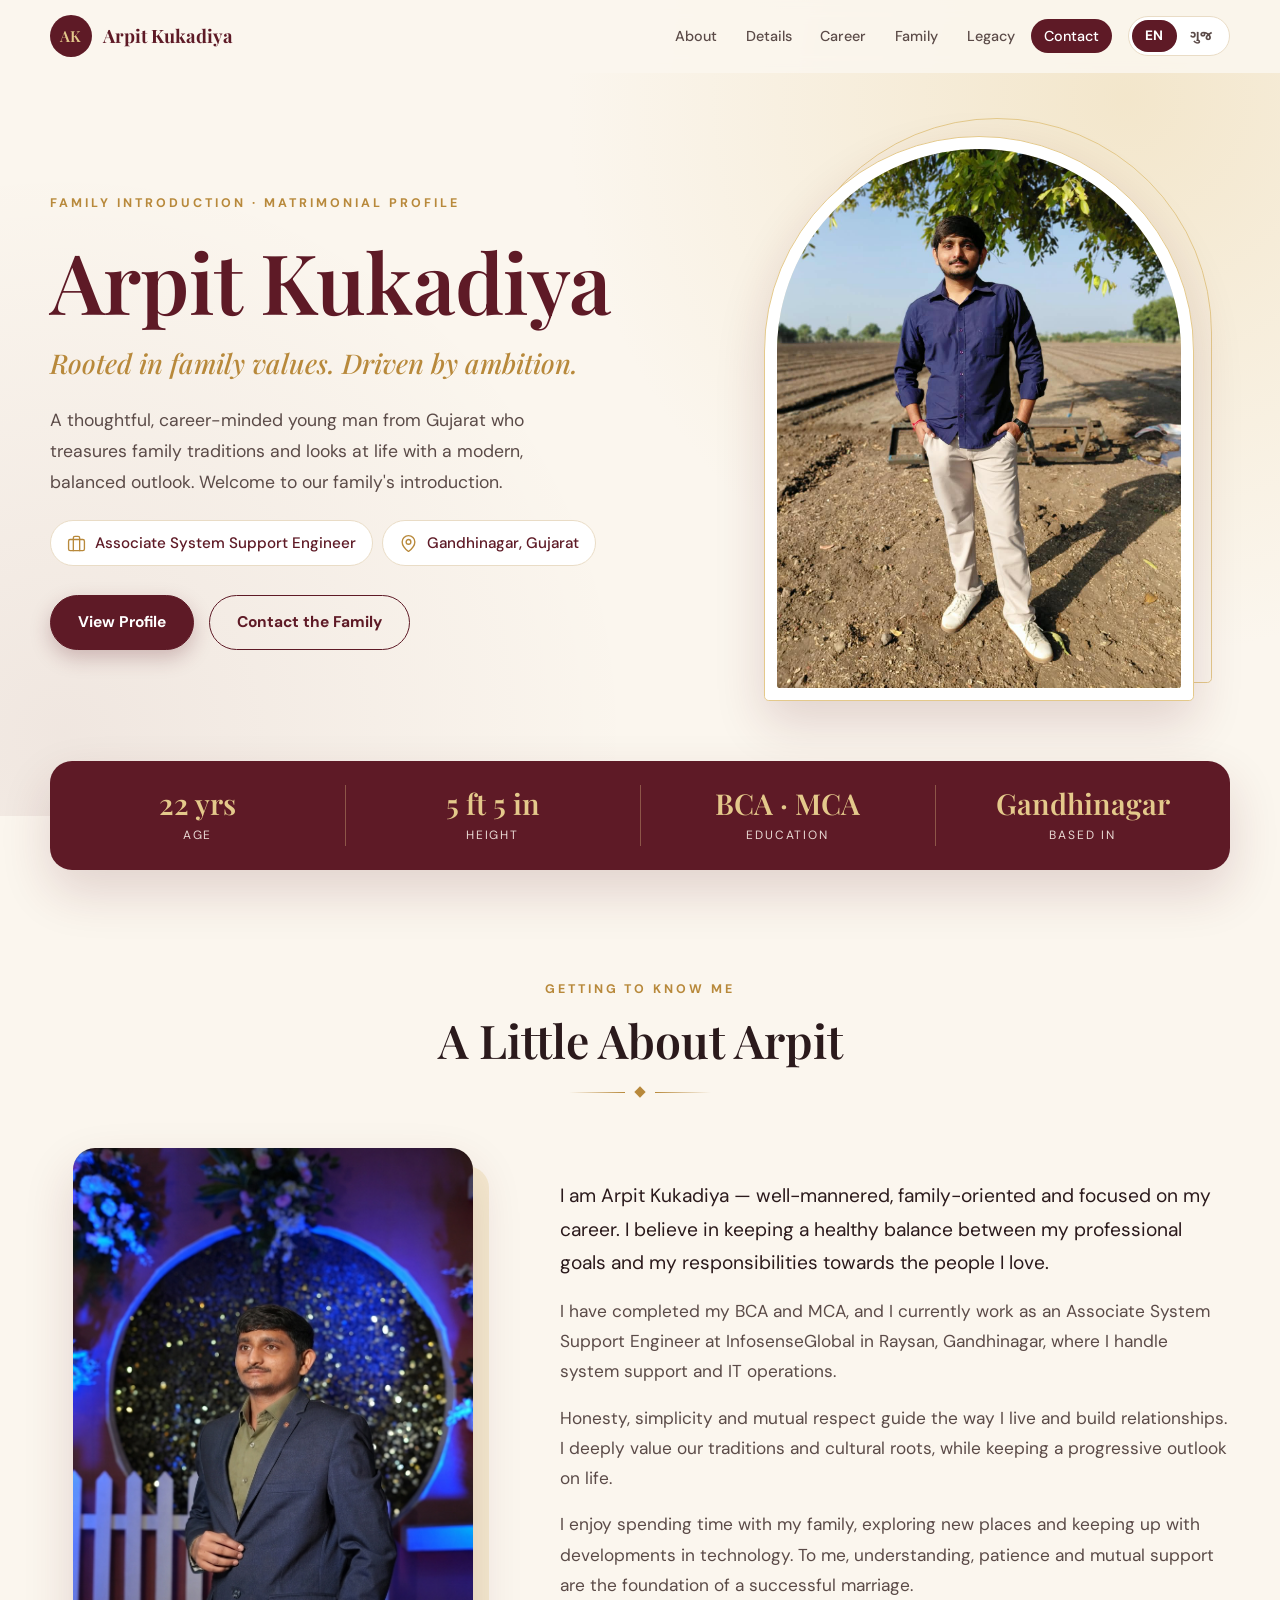
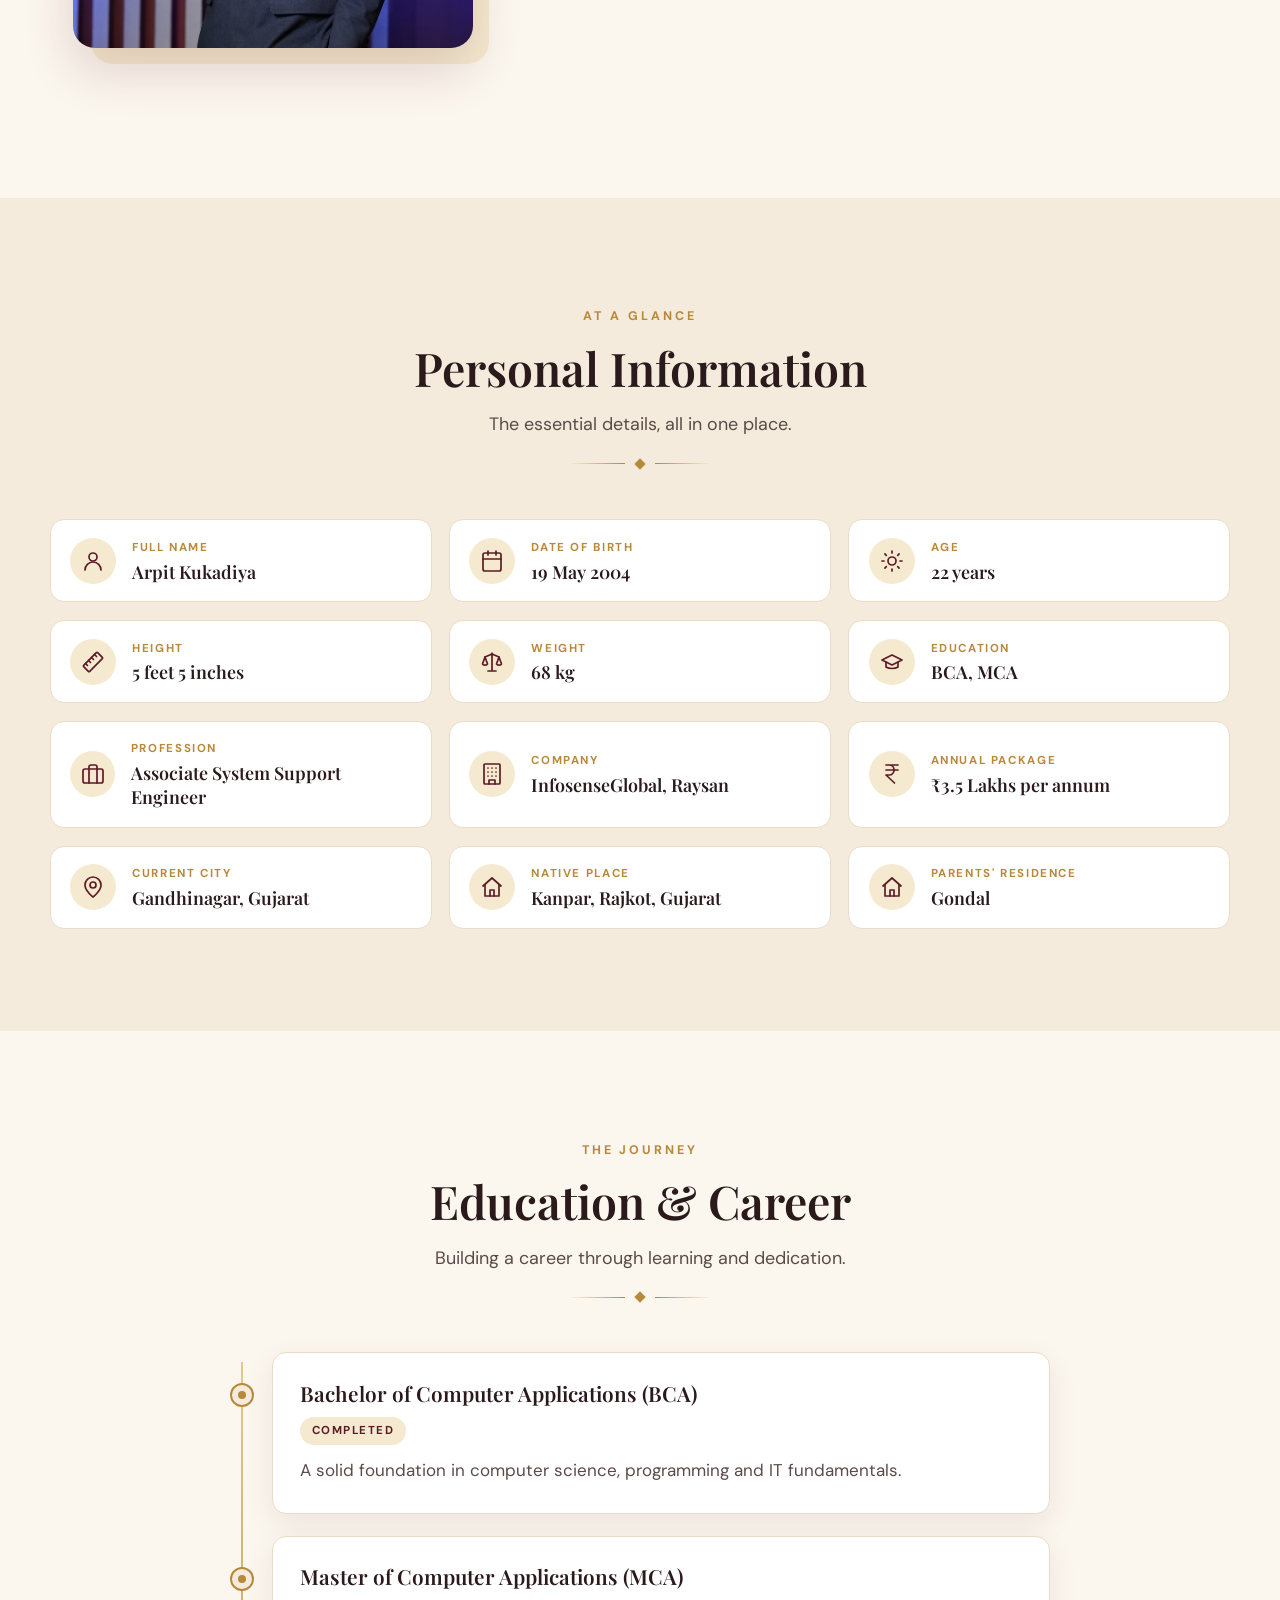
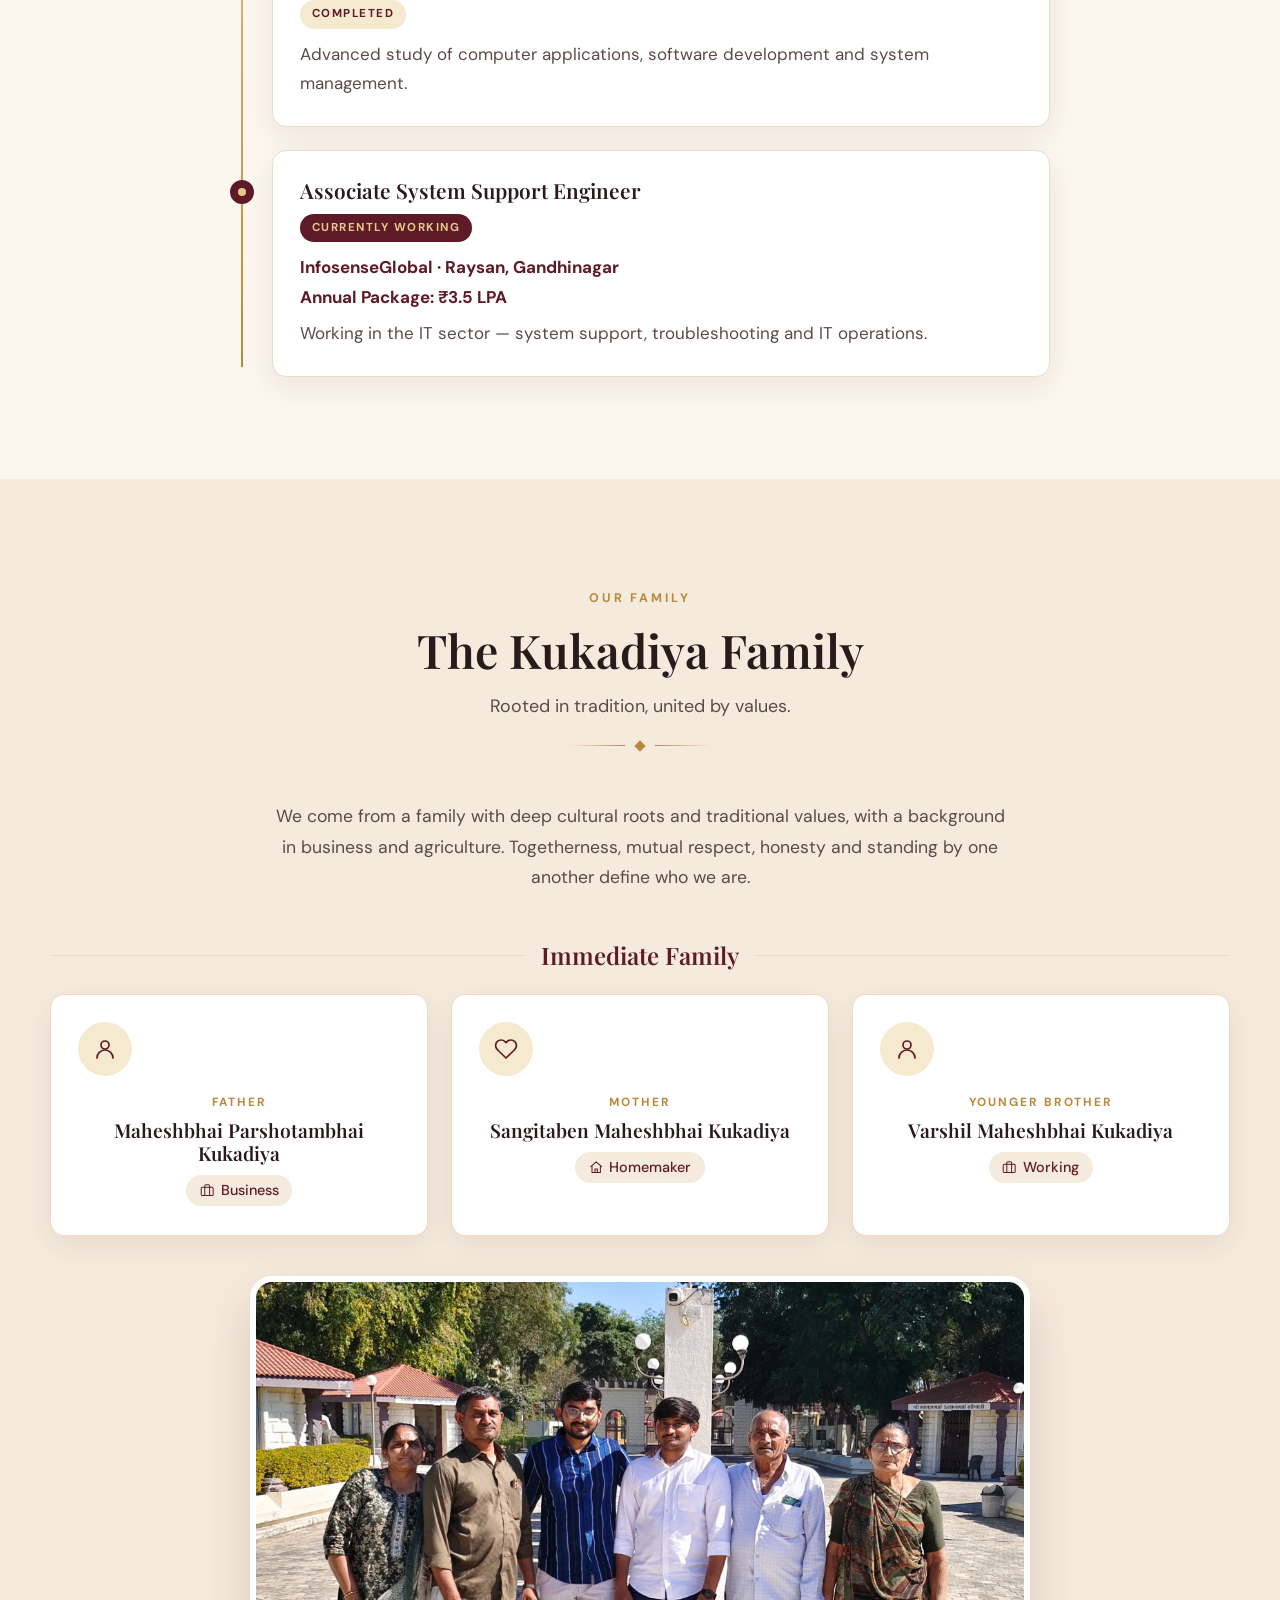
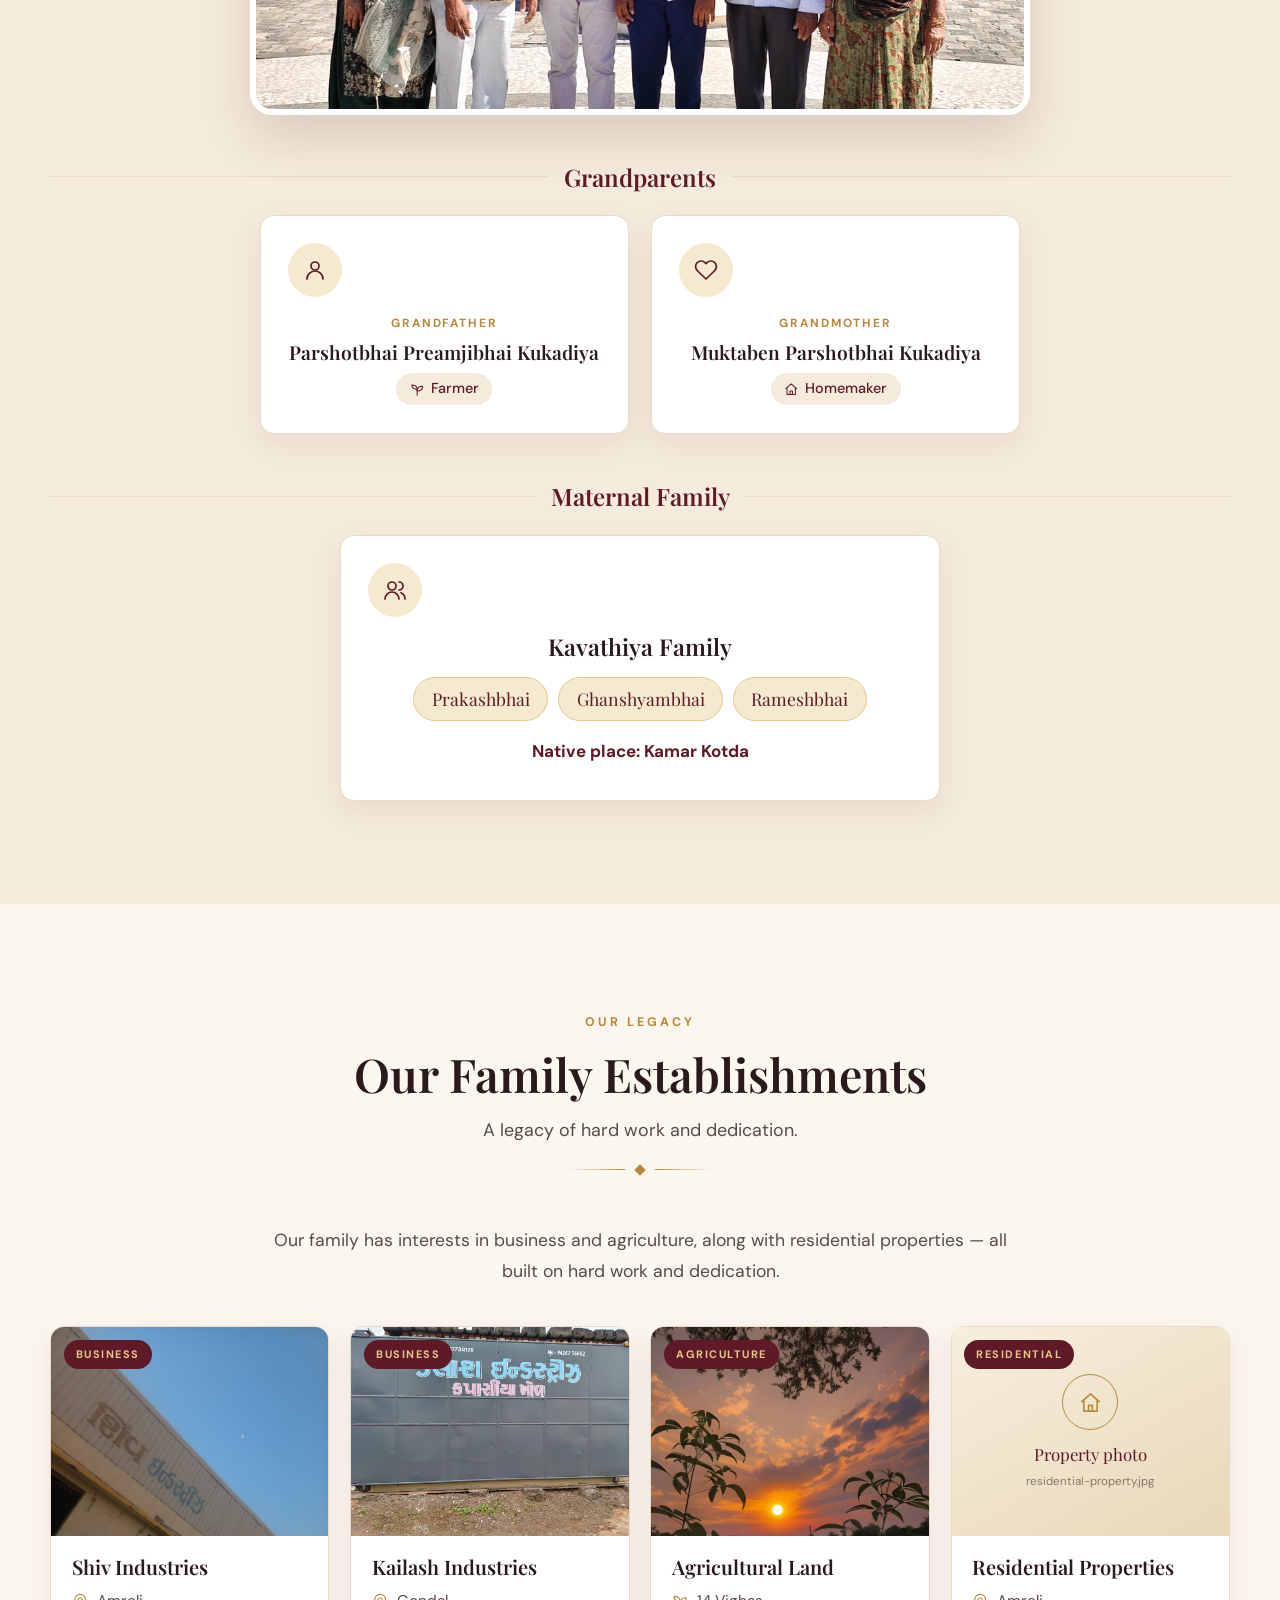
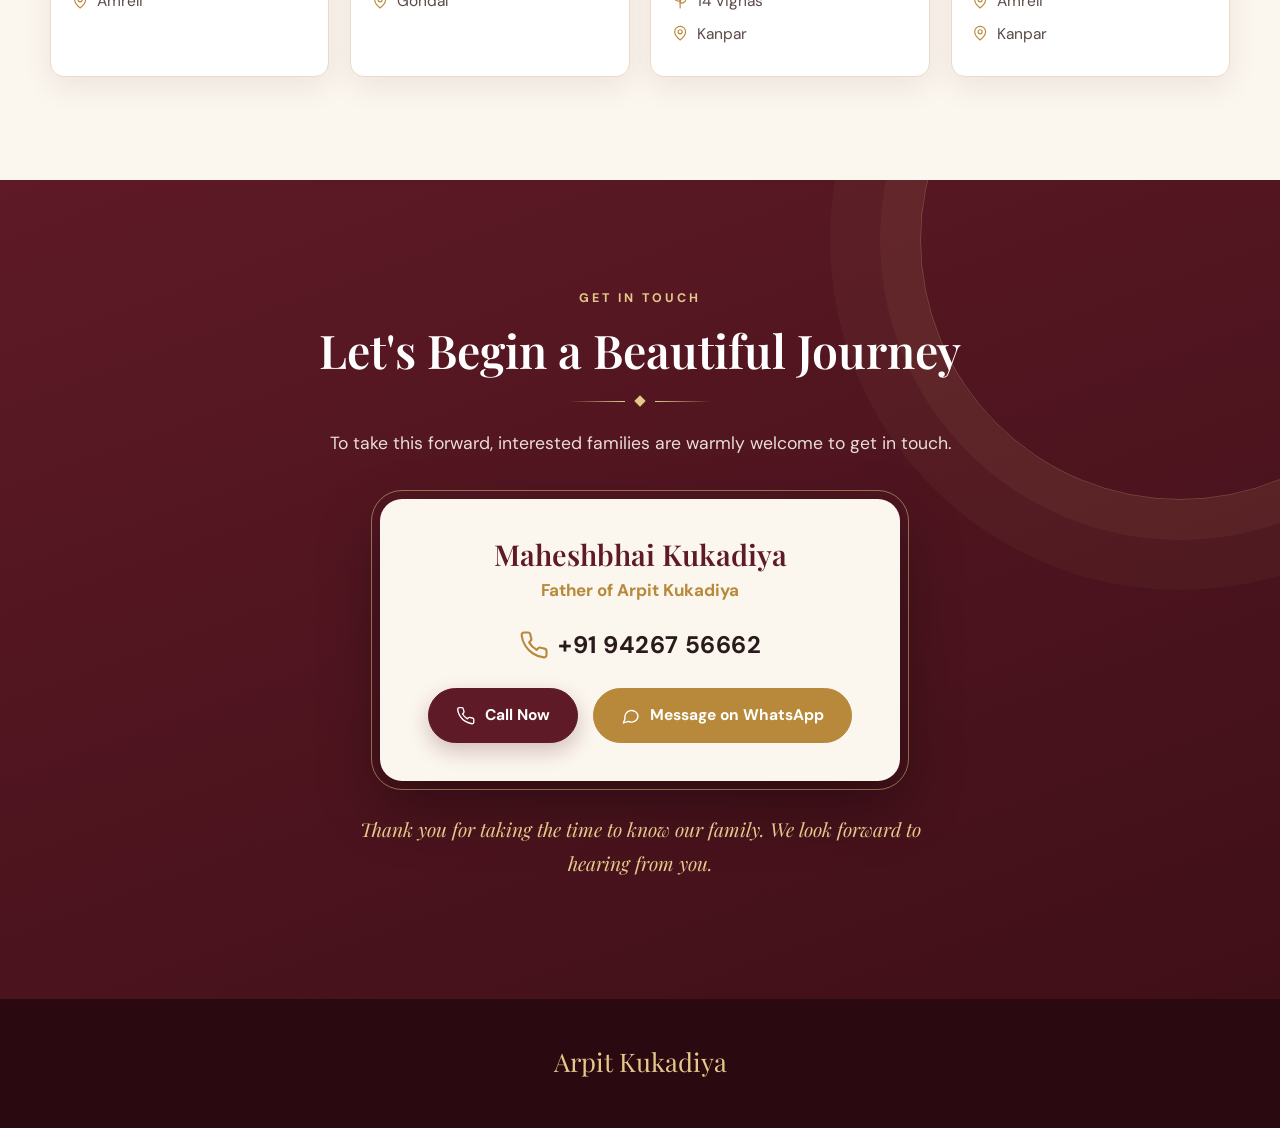
==== commit 0a333921: "new code updated156" ====
--- a/index.html
+++ b/index.html
@@ -401,7 +401,7 @@
     <div class="hero-visual">
       <div class="arch">
         <!-- PHOTO: assets/images/arpit-main.jpg -->
-        <figure class="ph r-34"><img src="images/traditional.jpg" data-gu-alt="અર્પિત કુકડિયાની ઔપચારિક તસવીર" alt="Formal portrait of Arpit Kukadiya"><figcaption><span class="mono">AK</span><span data-gu="પોટ્રેટ તસવીર">Portrait photo</span><small>arpit-main.jpg</small></figcaption></figure>
+        <figure class="ph r-34"><img src="images/casual.jpg" data-gu-alt="અર્પિત કુકડિયાની ઔપચારિક તસવીર" alt="Formal portrait of Arpit Kukadiya"><figcaption><span class="mono">AK</span><span data-gu="પોટ્રેટ તસવીર">Portrait photo</span><small>arpit-main.jpg</small></figcaption></figure>
       </div>
     </div>
   </div>
@@ -427,7 +427,7 @@
     <div class="about-grid reveal">
       <div class="about-photo">
         <!-- PHOTO: assets/images/arpit-about.jpg -->
-        <figure class="ph r-45"><img src="images/arpit-car.jpg" data-gu-alt="અર્પિત કુકડિયા હળવી તસવીરમાં" alt="Arpit Kukadiya in a relaxed portrait"><figcaption><span class="mono">AK</span><span data-gu="પોટ્રેટ તસવીર">Portrait photo</span><small>arpit-about.jpg</small></figcaption></figure>
+        <figure class="ph r-45"><img src="images/boy-main.jpg" data-gu-alt="અર્પિત કુકડિયા હળવી તસવીરમાં" alt="Arpit Kukadiya in a relaxed portrait"><figcaption><span class="mono">AK</span><span data-gu="પોટ્રેટ તસવીર">Portrait photo</span><small>arpit-about.jpg</small></figcaption></figure>
       </div>
       <div class="about-text">
         <p data-gu="મારું નામ અર્પિત કુકડિયા છે. હું સંસ્કારી, પરિવારપ્રેમી અને પોતાની કારકિર્દી પ્રત્યે સમર્પિત વ્યક્તિ છું. વ્યાવસાયિક લક્ષ્યો અને પરિવાર પ્રત્યેની જવાબદારીઓ વચ્ચે સંતુલન જાળવવામાં હું માનું છું.">I am Arpit Kukadiya — well-mannered, family-oriented and focused on my career. I believe in keeping a healthy balance between my professional goals and my responsibilities towards the people I love.</p>
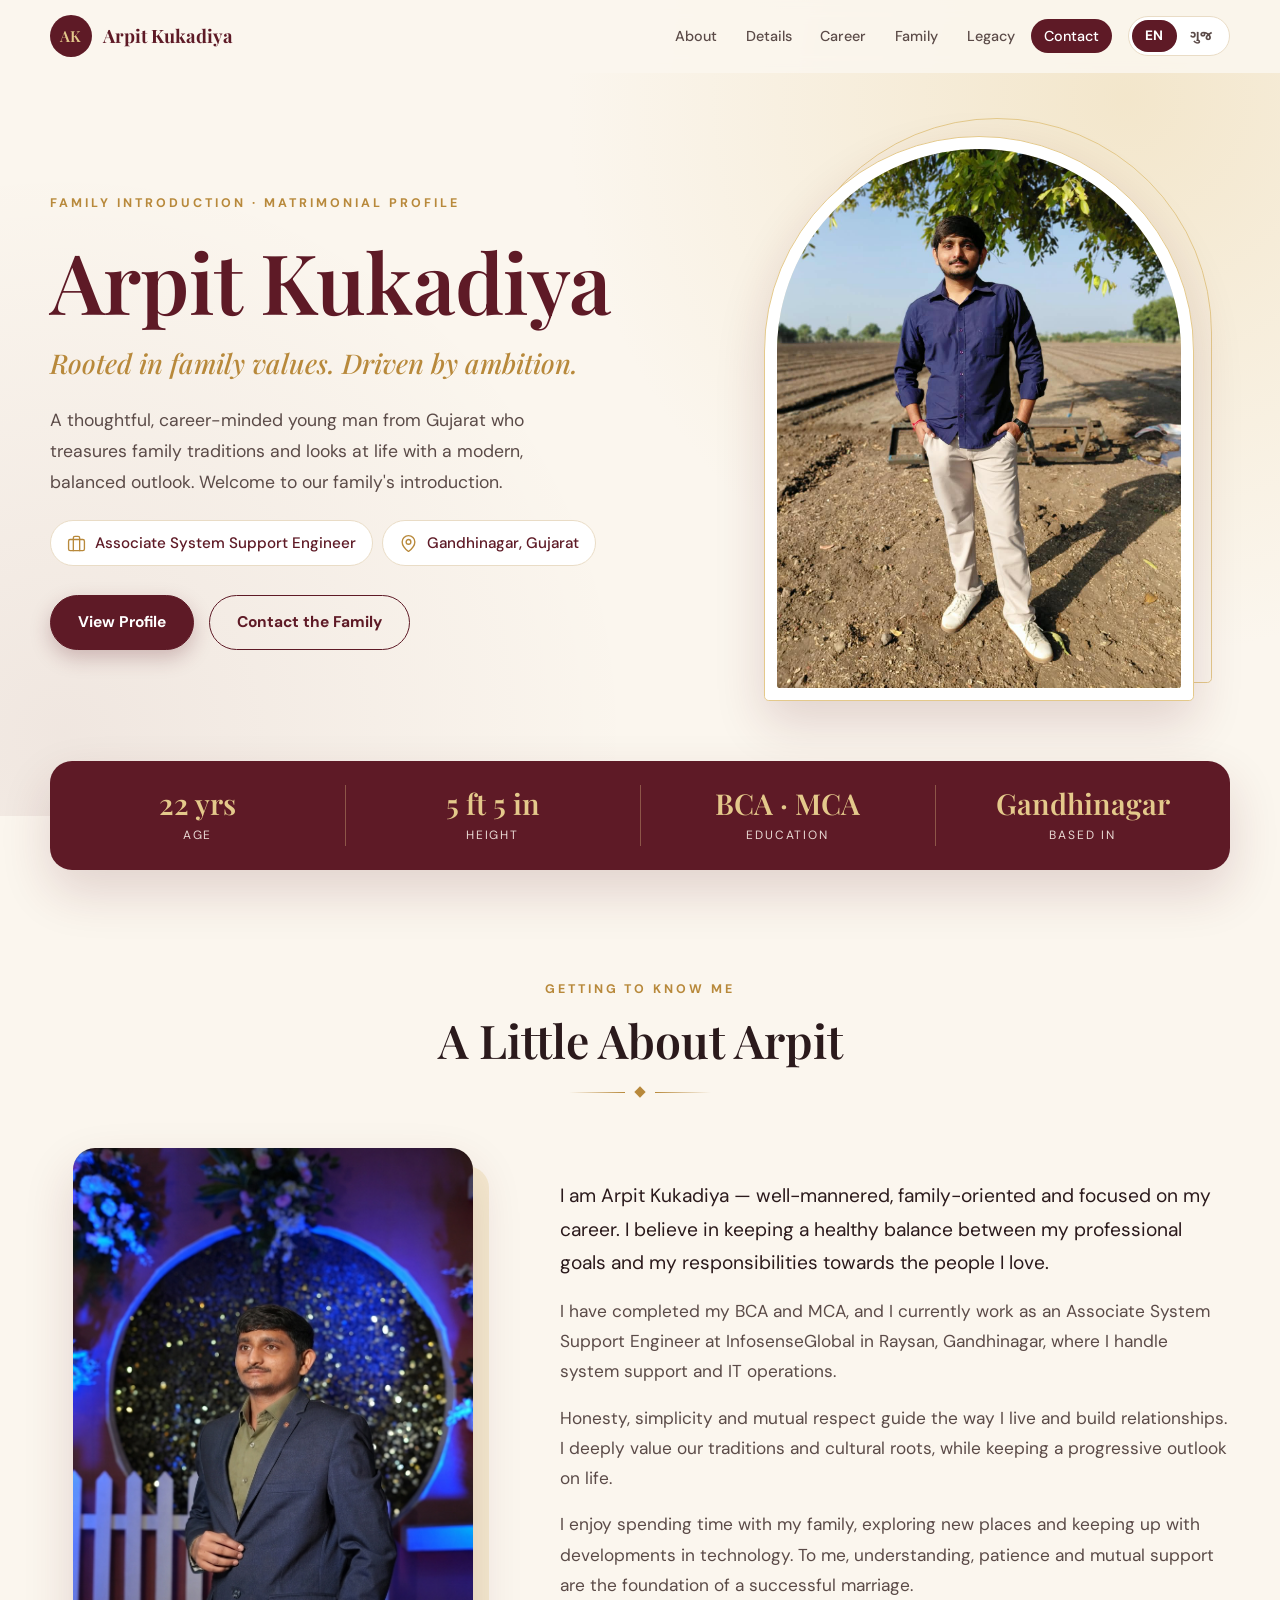
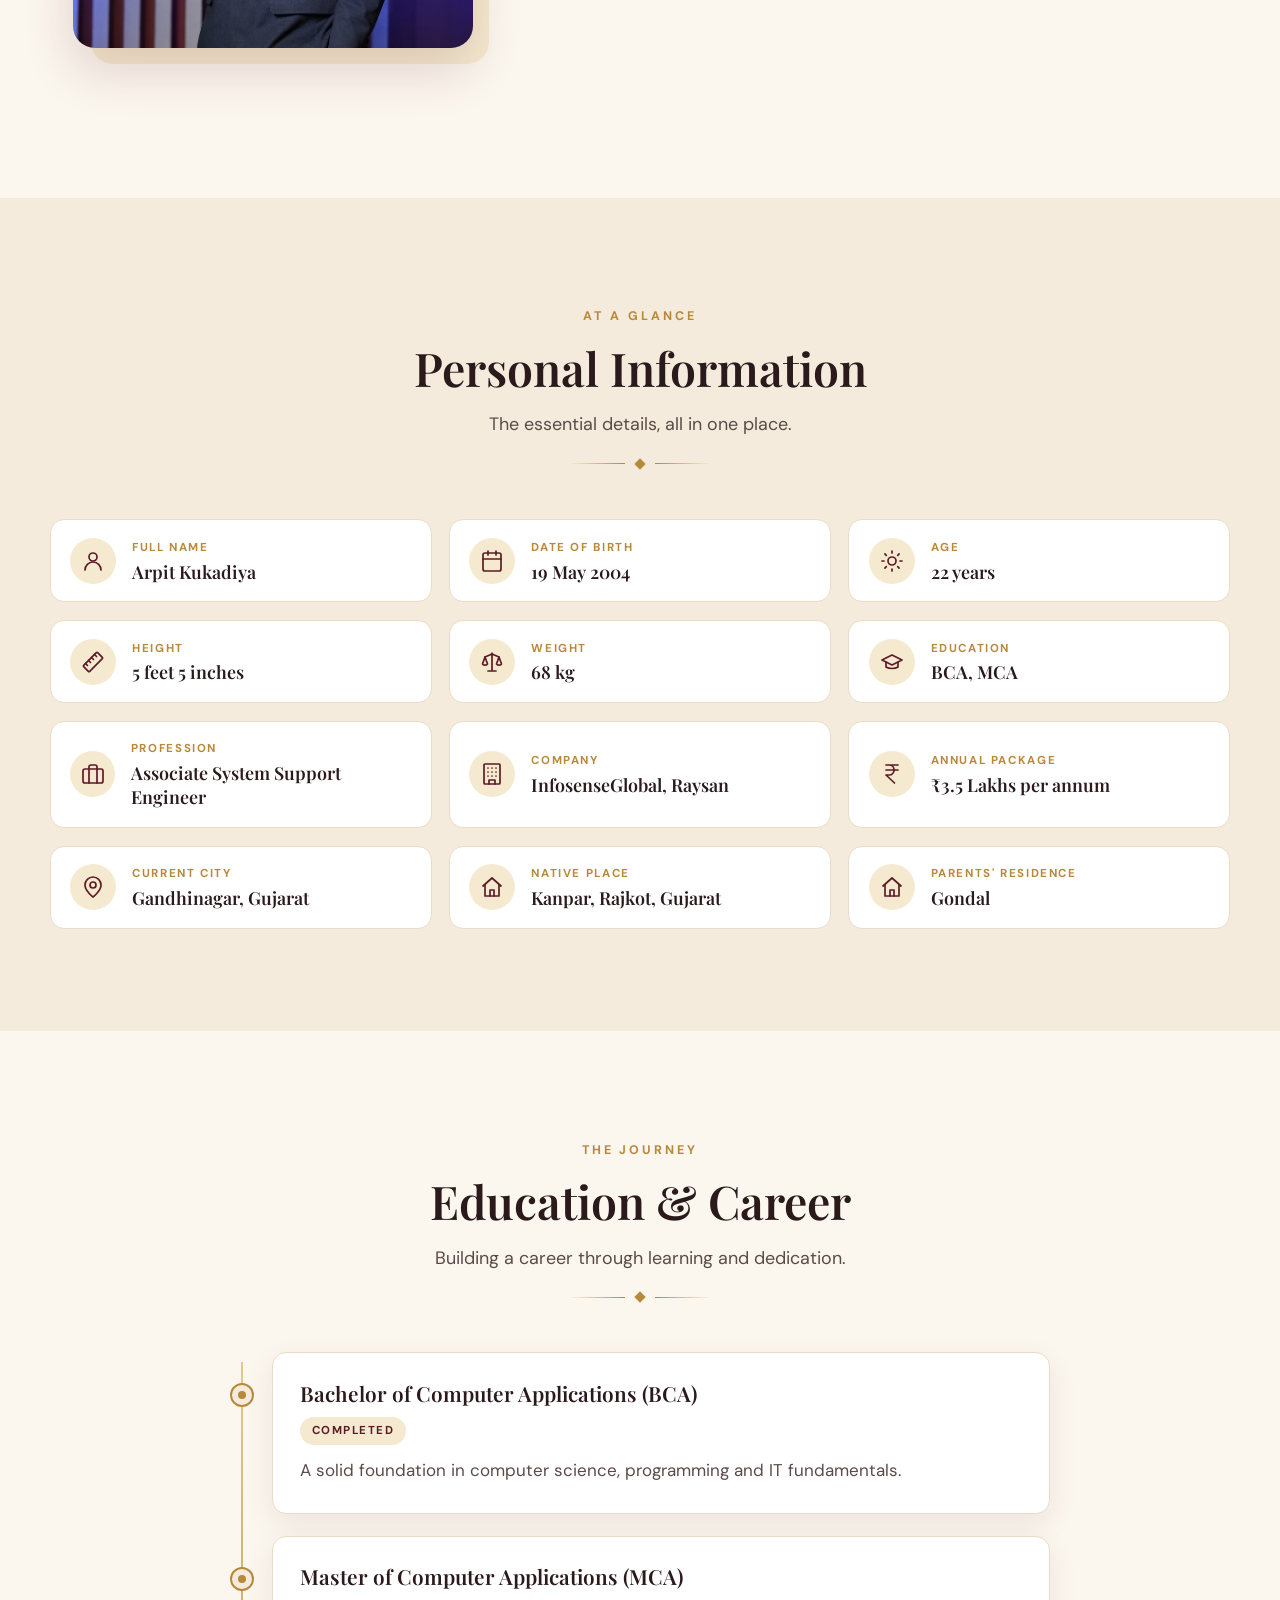
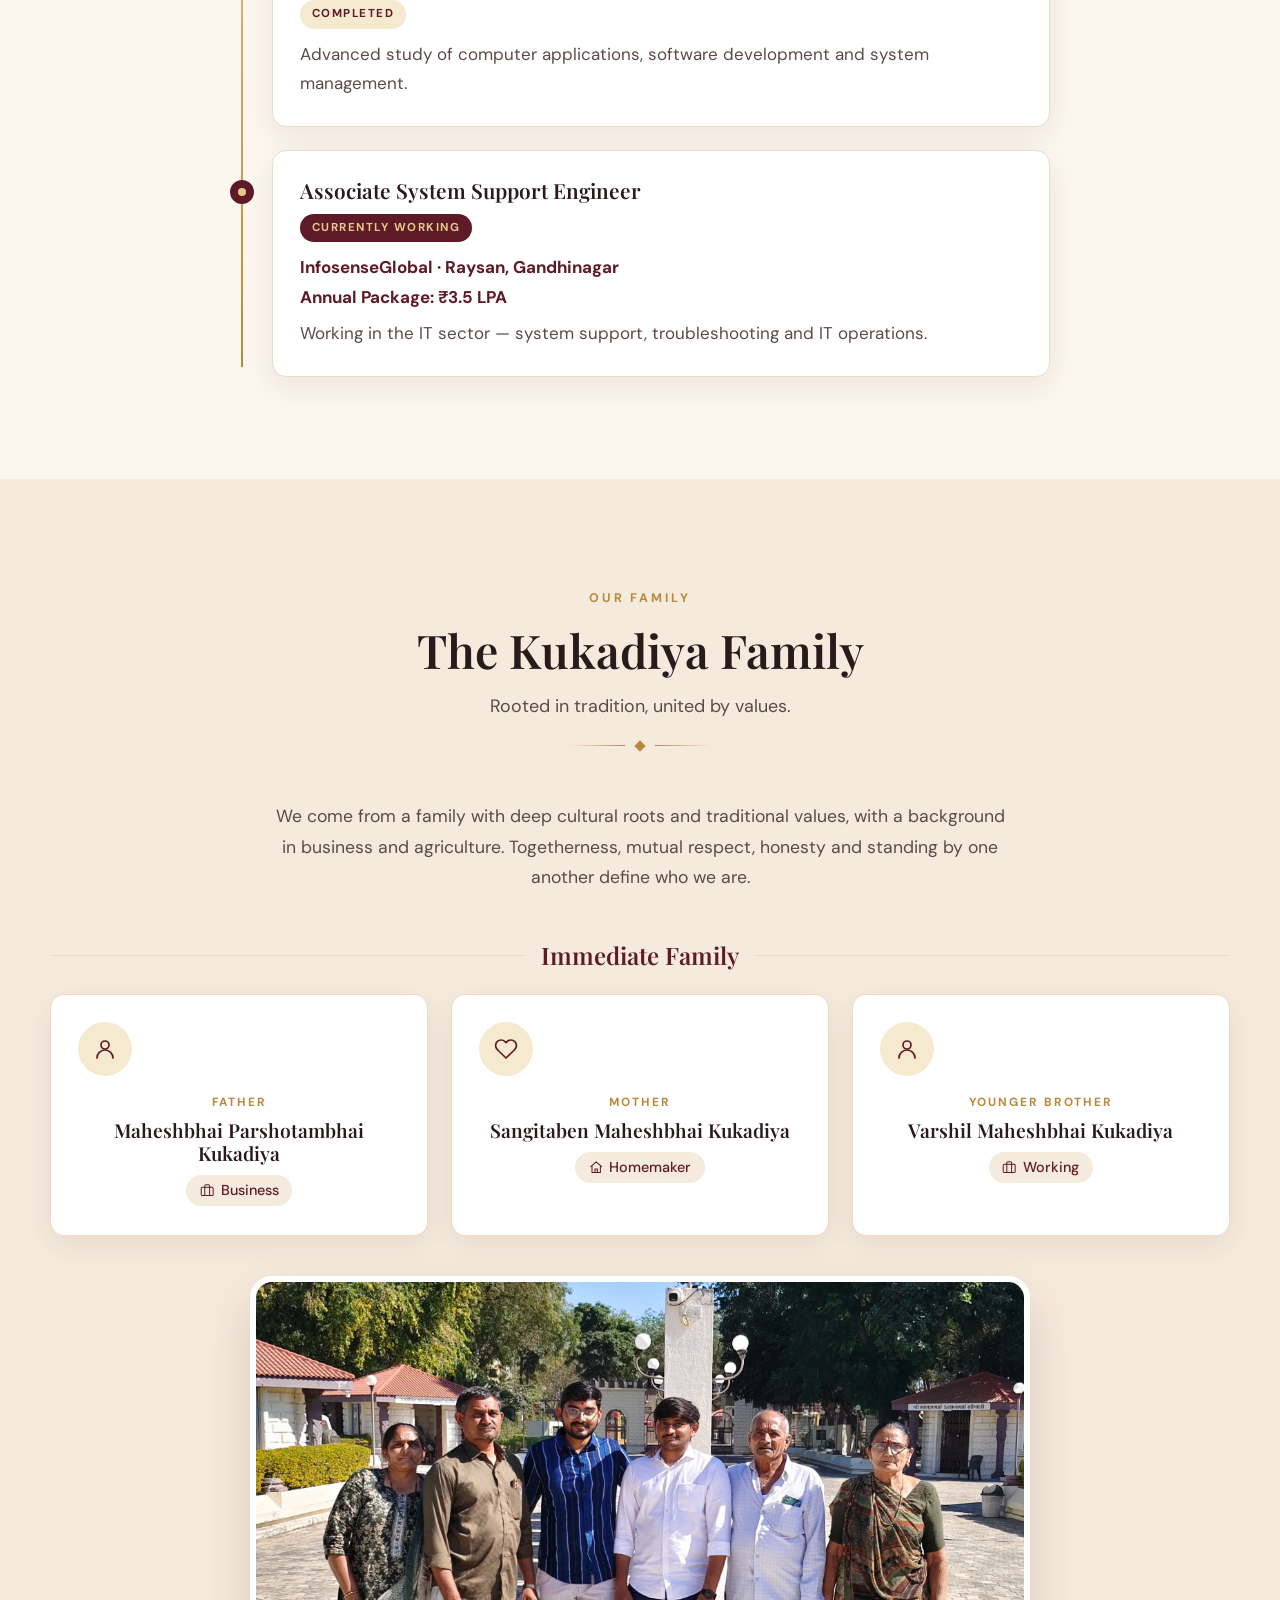
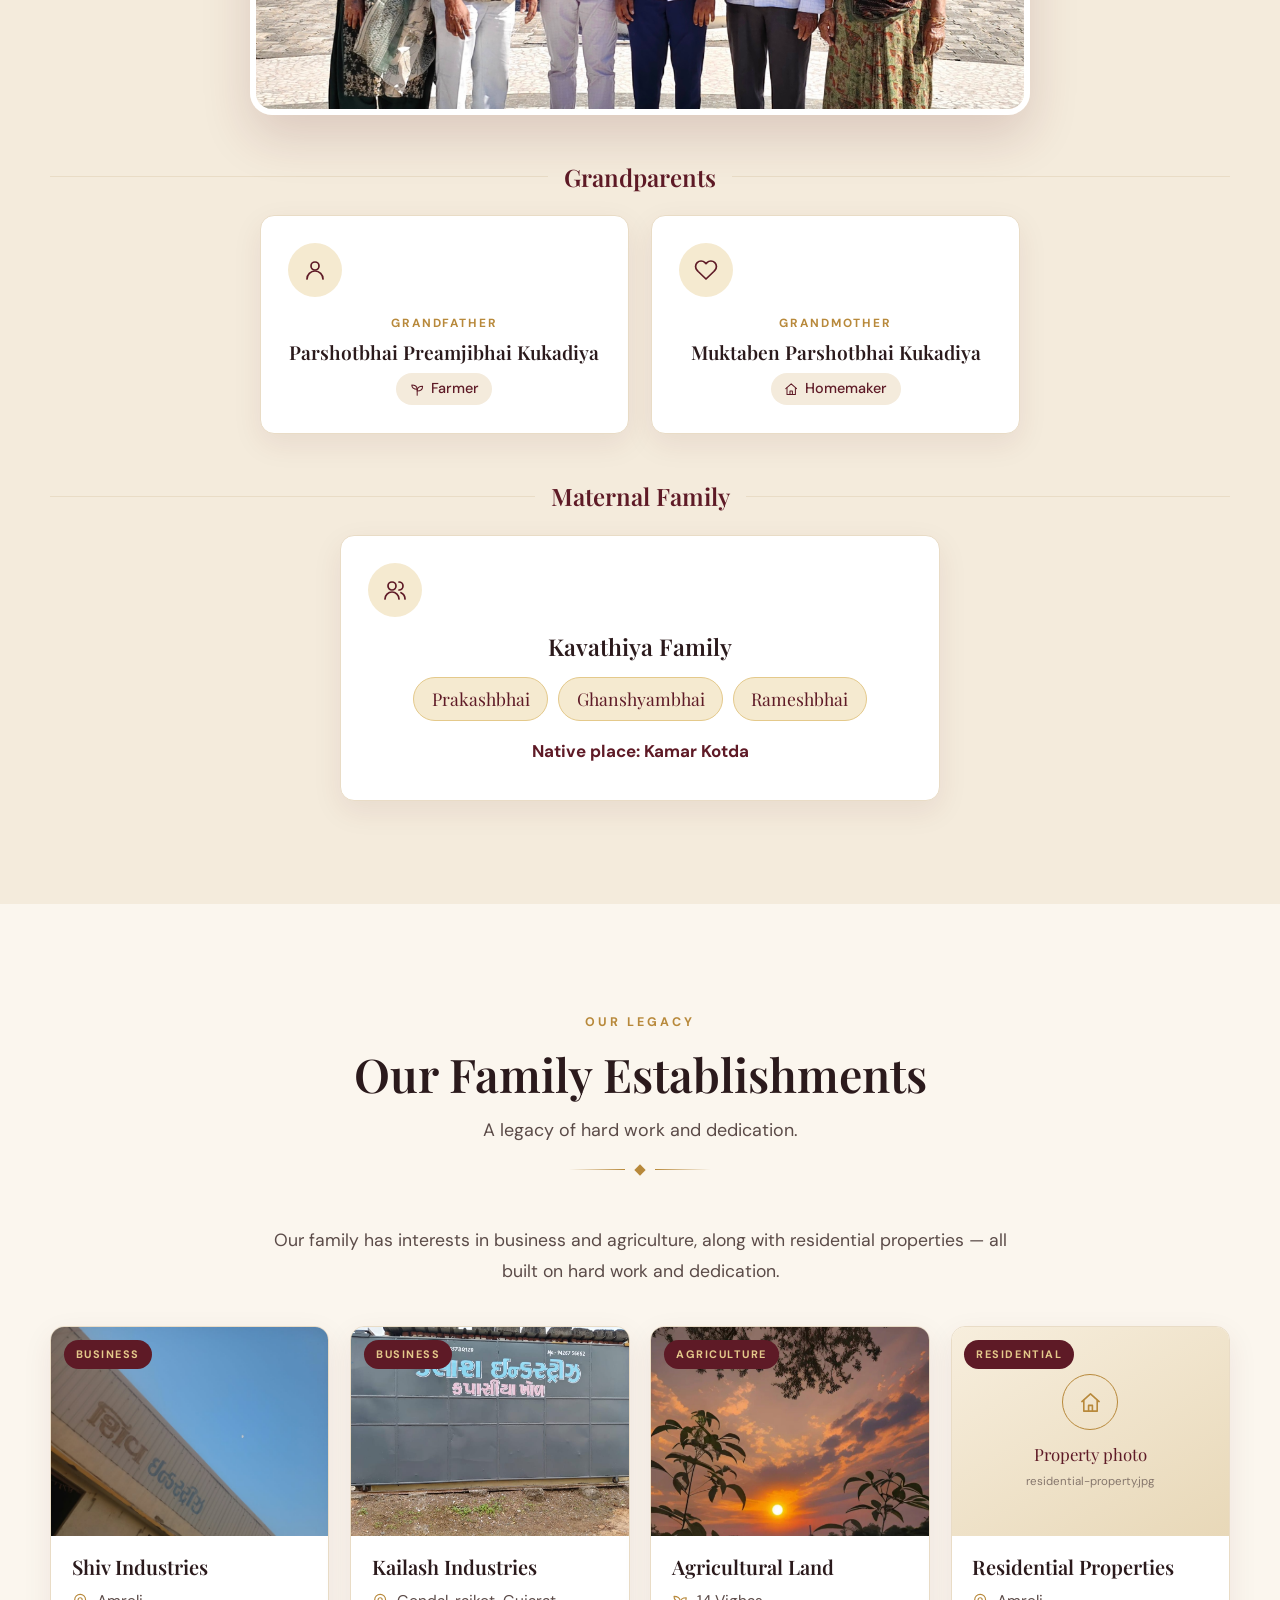
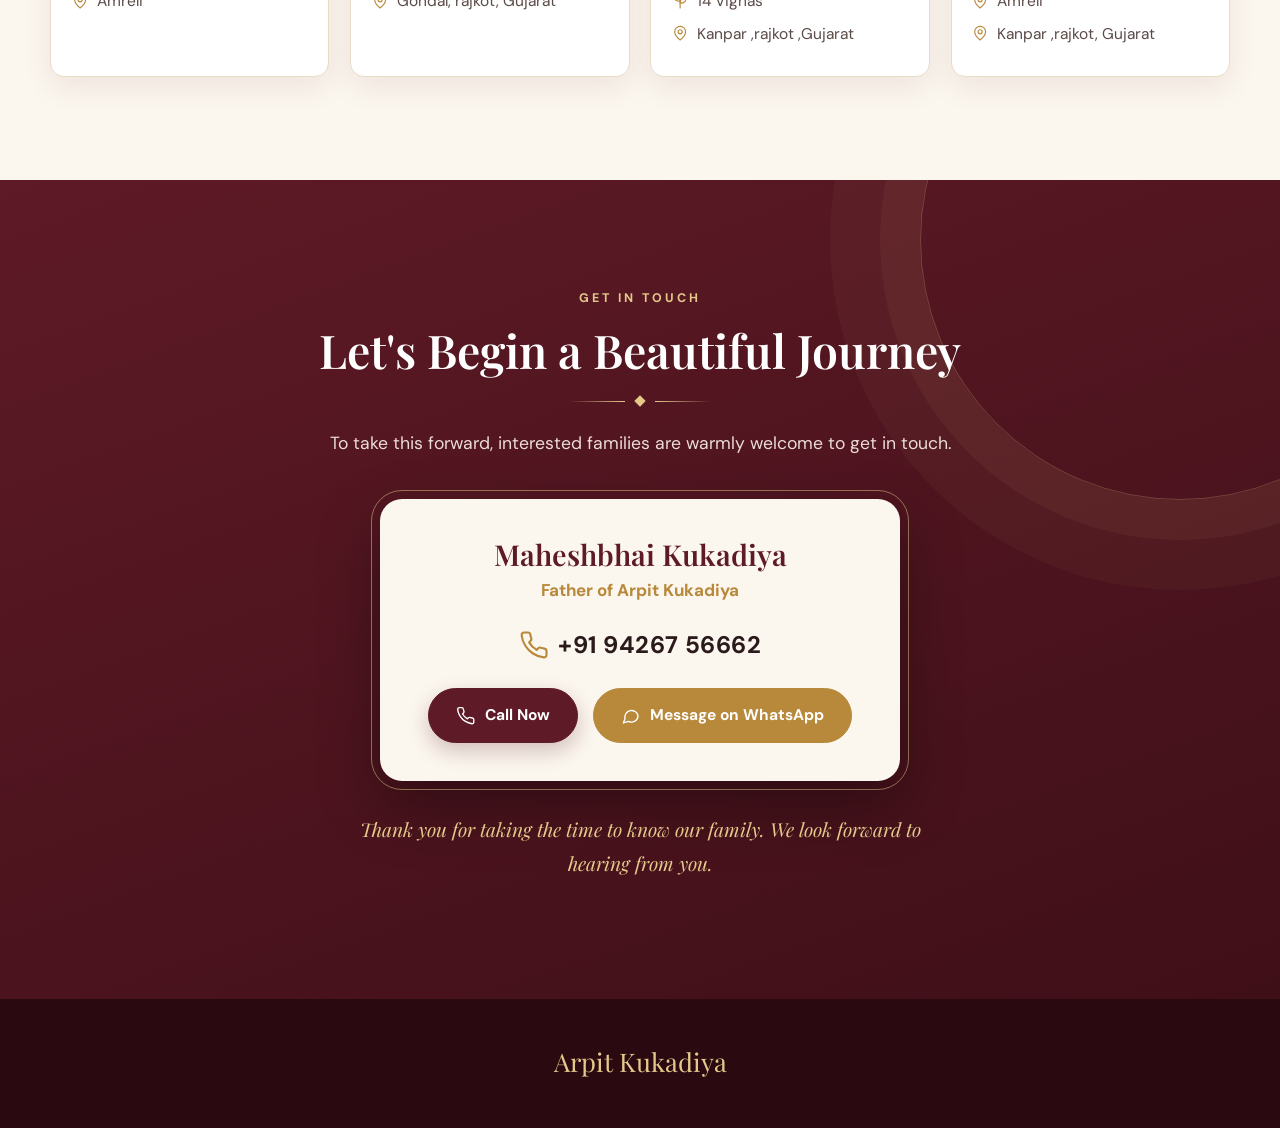
==== commit 63f7fec2: "Update index.html" ====
--- a/index.html
+++ b/index.html
@@ -544,19 +544,19 @@
         <div class="media"><span class="tag" data-gu="વ્યવસાય">Business</span>
         <!-- PHOTO: assets/images/kailash-industries.jpg -->
         <figure class="ph r-43"><img src="images/kailash.jpeg" data-gu-alt="કૈલાશ ઇન્ડસ્ટ્રીઝ, ગોંડલ" alt="Kailash Industries, Gondal"><figcaption><span class="mono"><svg class="i"><use href="#i-building"/></svg></span><span data-gu="વ્યવસાયની તસવીર">Business photo</span><small>kailash-industries.jpg</small></figcaption></figure></div>
-        <div class="est-body"><h3 data-gu="કૈલાશ ઇન્ડસ્ટ્રીઝ">Kailash Industries</h3><p><svg class="i"><use href="#i-pin"/></svg><span data-gu="ગોંડલ">Gondal</span></p></div>
+        <div class="est-body"><h3 data-gu="કૈલાશ ઇન્ડસ્ટ્રીઝ">Kailash Industries</h3><p><svg class="i"><use href="#i-pin"/></svg><span data-gu="ગોંડલ, રાજકોટ, ગુજરાત">Gondal, rajkot, Gujarat</span></p></div>
       </article>
       <article class="est reveal">
         <div class="media"><span class="tag" data-gu="ખેતી">Agriculture</span>
         <!-- PHOTO: assets/images/agricultural-land.jpg -->
         <figure class="ph r-43"><img src="images/farm.jpeg" data-gu-alt="કાનપરખાતે પરિવારની ખેતીની જમીન" alt="Family agricultural land at Kanpar"><figcaption><span class="mono"><svg class="i"><use href="#i-sprout"/></svg></span><span data-gu="ખેતરની તસવીર">Farmland photo</span><small>agricultural-land.jpg</small></figcaption></figure></div>
-        <div class="est-body"><h3 data-gu="ખેતીની જમીન">Agricultural Land</h3><p><svg class="i"><use href="#i-sprout"/></svg><span data-gu="14 વીઘા">14 Vighas</span></p><p><svg class="i"><use href="#i-pin"/></svg><span data-gu="કણપર">Kanpar</span></p></div>
+        <div class="est-body"><h3 data-gu="ખેતીની જમીન">Agricultural Land</h3><p><svg class="i"><use href="#i-sprout"/></svg><span data-gu="14 વીઘા">14 Vighas</span></p><p><svg class="i"><use href="#i-pin"/></svg><span data-gu="કાનપર, રાજકોટ, ગુજરાત">Kanpar ,rajkot ,Gujarat</span></p></div>
       </article>
       <article class="est reveal">
         <div class="media"><span class="tag" data-gu="રહેણાંક">Residential</span>
         <!-- PHOTO: assets/images/residential-property.jpg -->
         <figure class="ph r-43"><img src="images/residential-property.jpg" data-gu-alt="પરિવારની રહેણાંક મિલકત" alt="Family residential property"><figcaption><span class="mono"><svg class="i"><use href="#i-home"/></svg></span><span data-gu="મિલકતની તસવીર">Property photo</span><small>residential-property.jpg</small></figcaption></figure></div>
-        <div class="est-body"><h3 data-gu="રહેણાંક મિલકતો">Residential Properties</h3><p><svg class="i"><use href="#i-pin"/></svg><span data-gu="અમરેલી">Amreli</span></p><p><svg class="i"><use href="#i-pin"/></svg><span data-gu="કાનપર">Kanpar</span></p></div>
+        <div class="est-body"><h3 data-gu="રહેણાંક મિલકતો">Residential Properties</h3><p><svg class="i"><use href="#i-pin"/></svg><span data-gu="અમરેલી">Amreli</span></p><p><svg class="i"><use href="#i-pin"/></svg><span data-gu="કાનપર, રાજકોટ, ગુજરાત">Kanpar ,rajkot, Gujarat</span></p></div>
       </article>
     </div>
   </div>
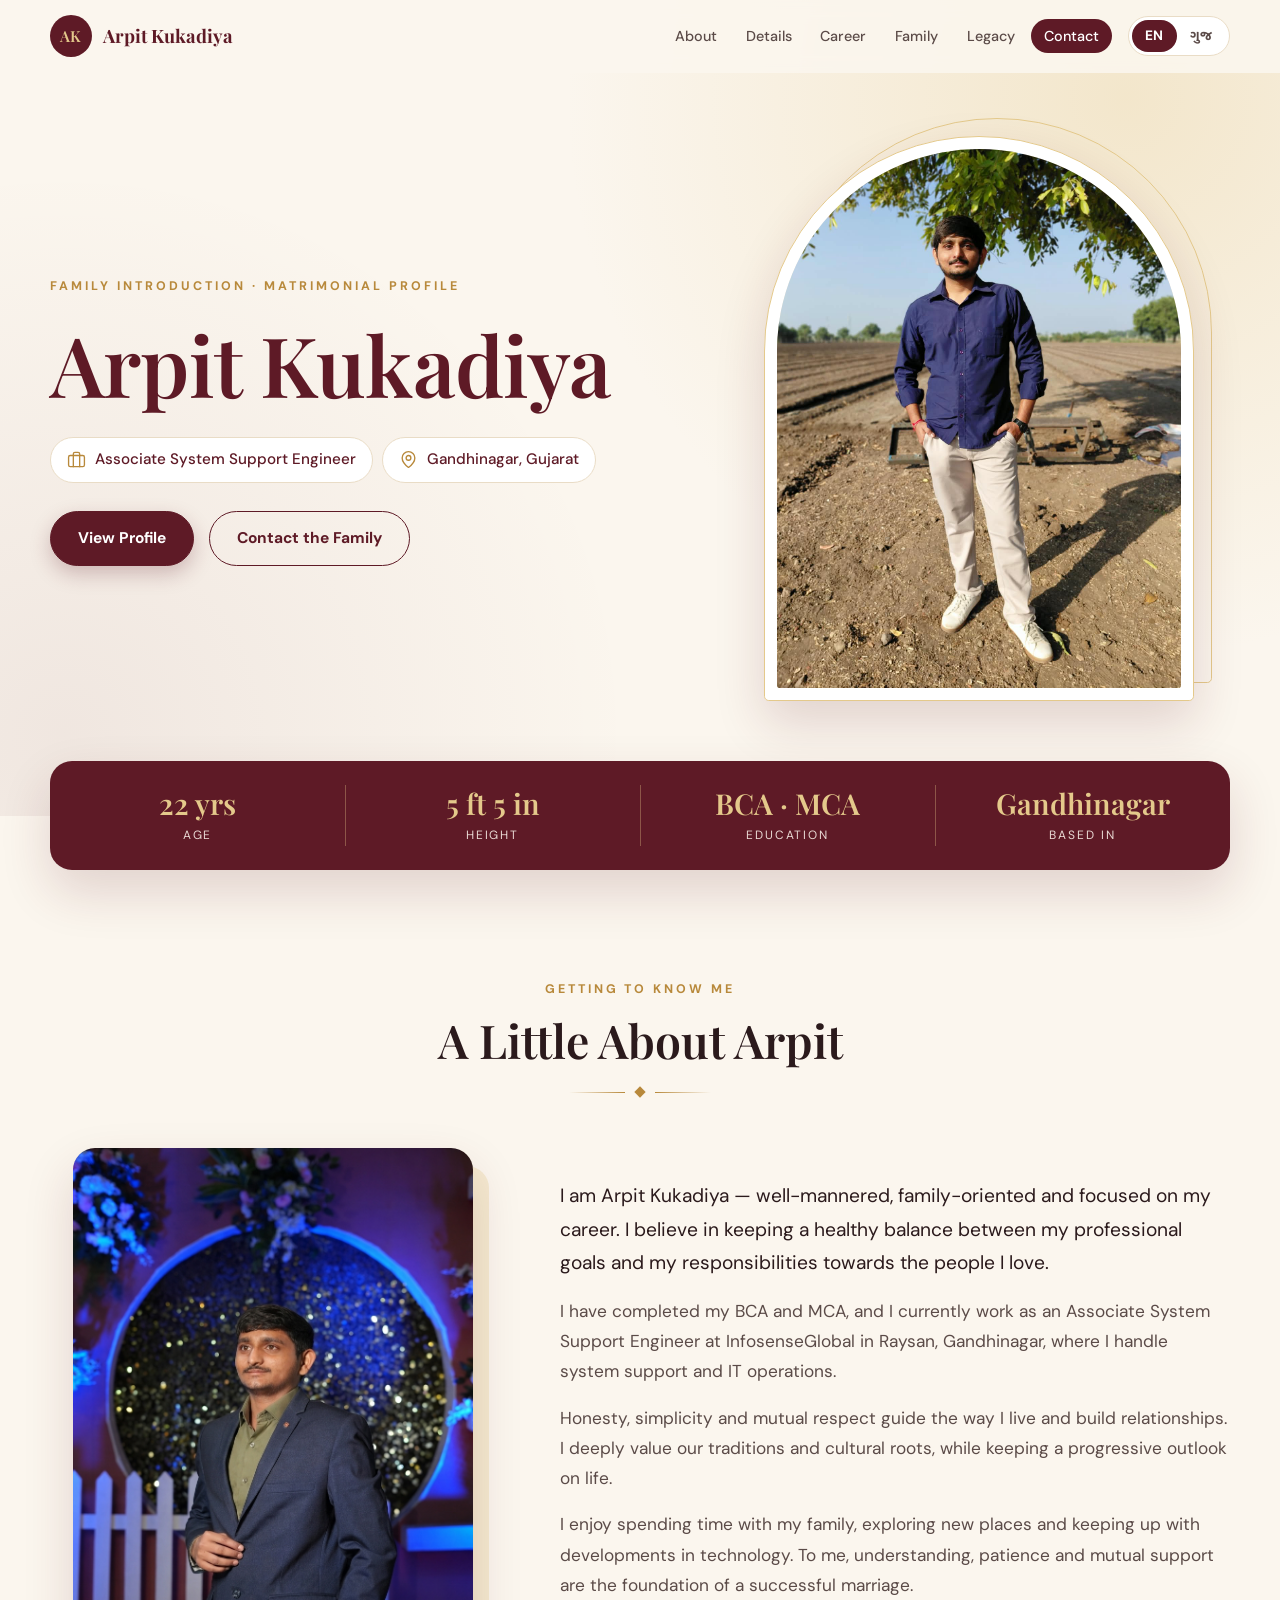
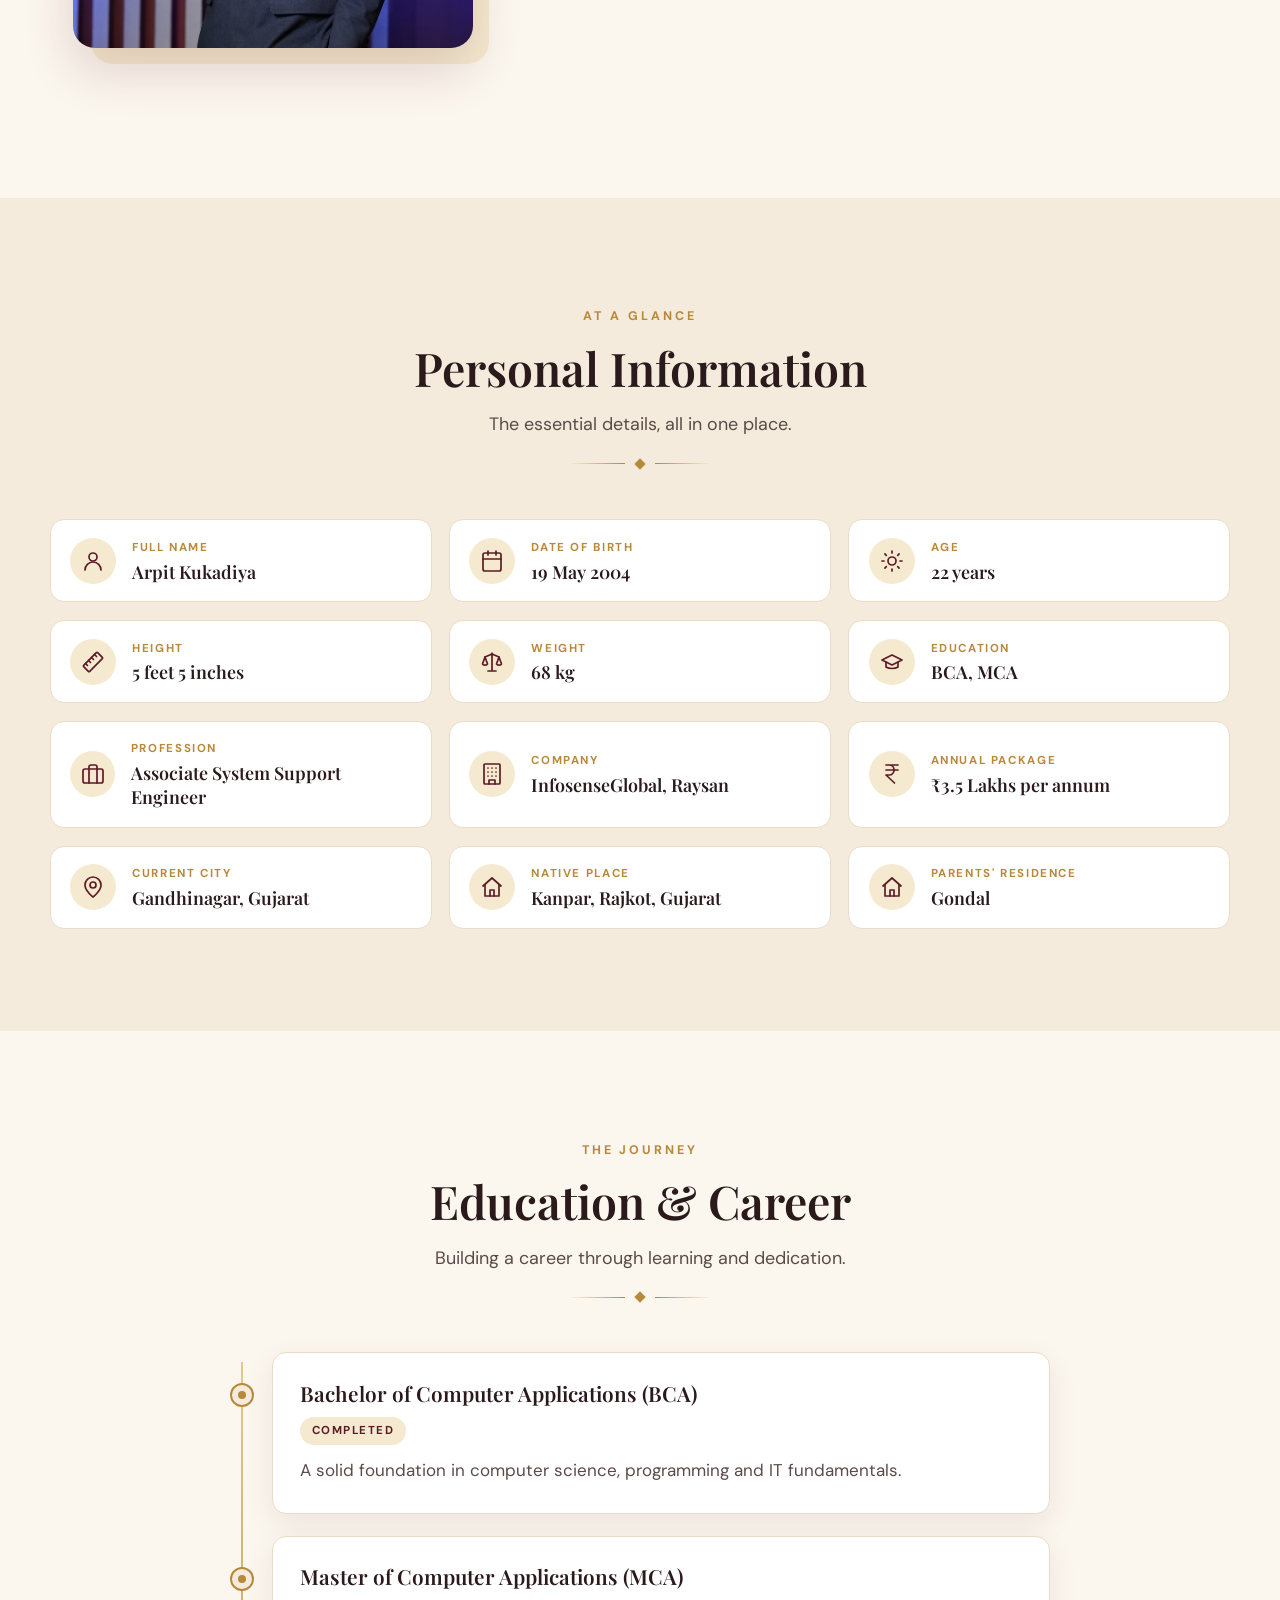
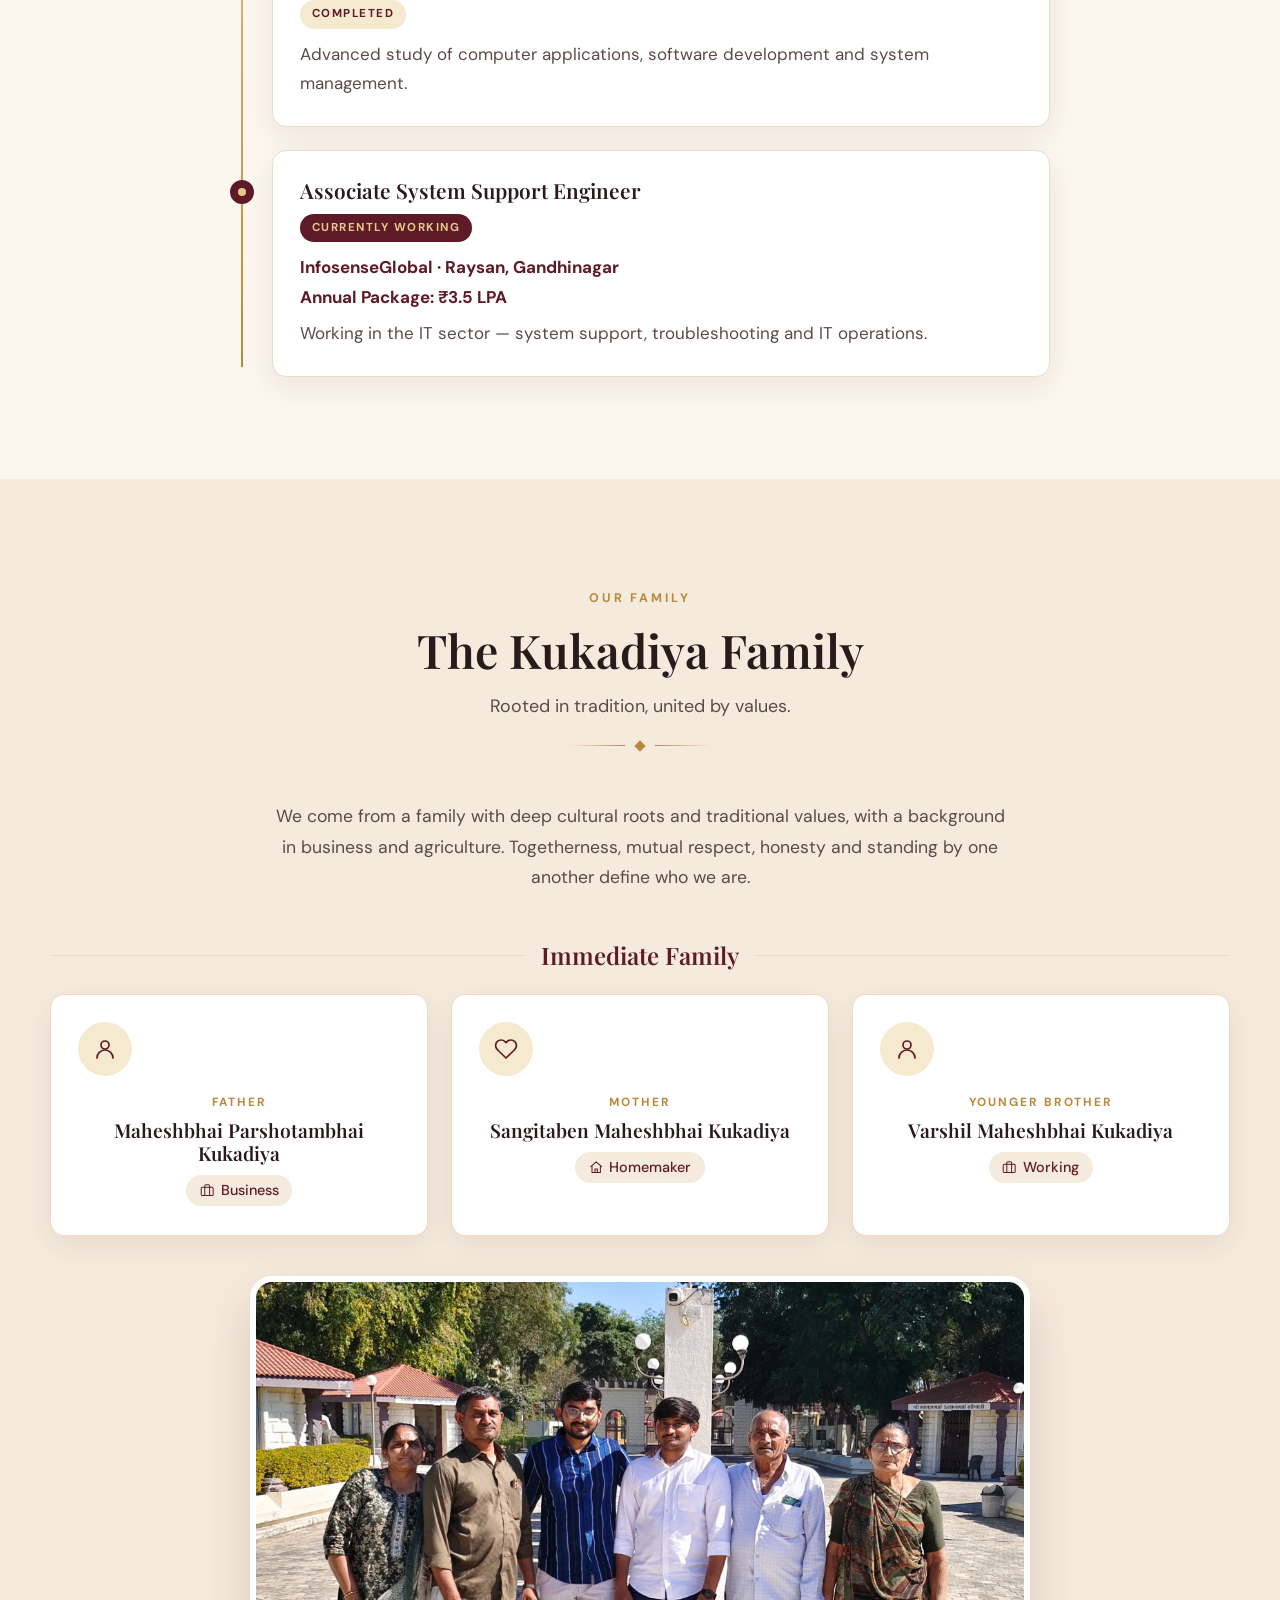
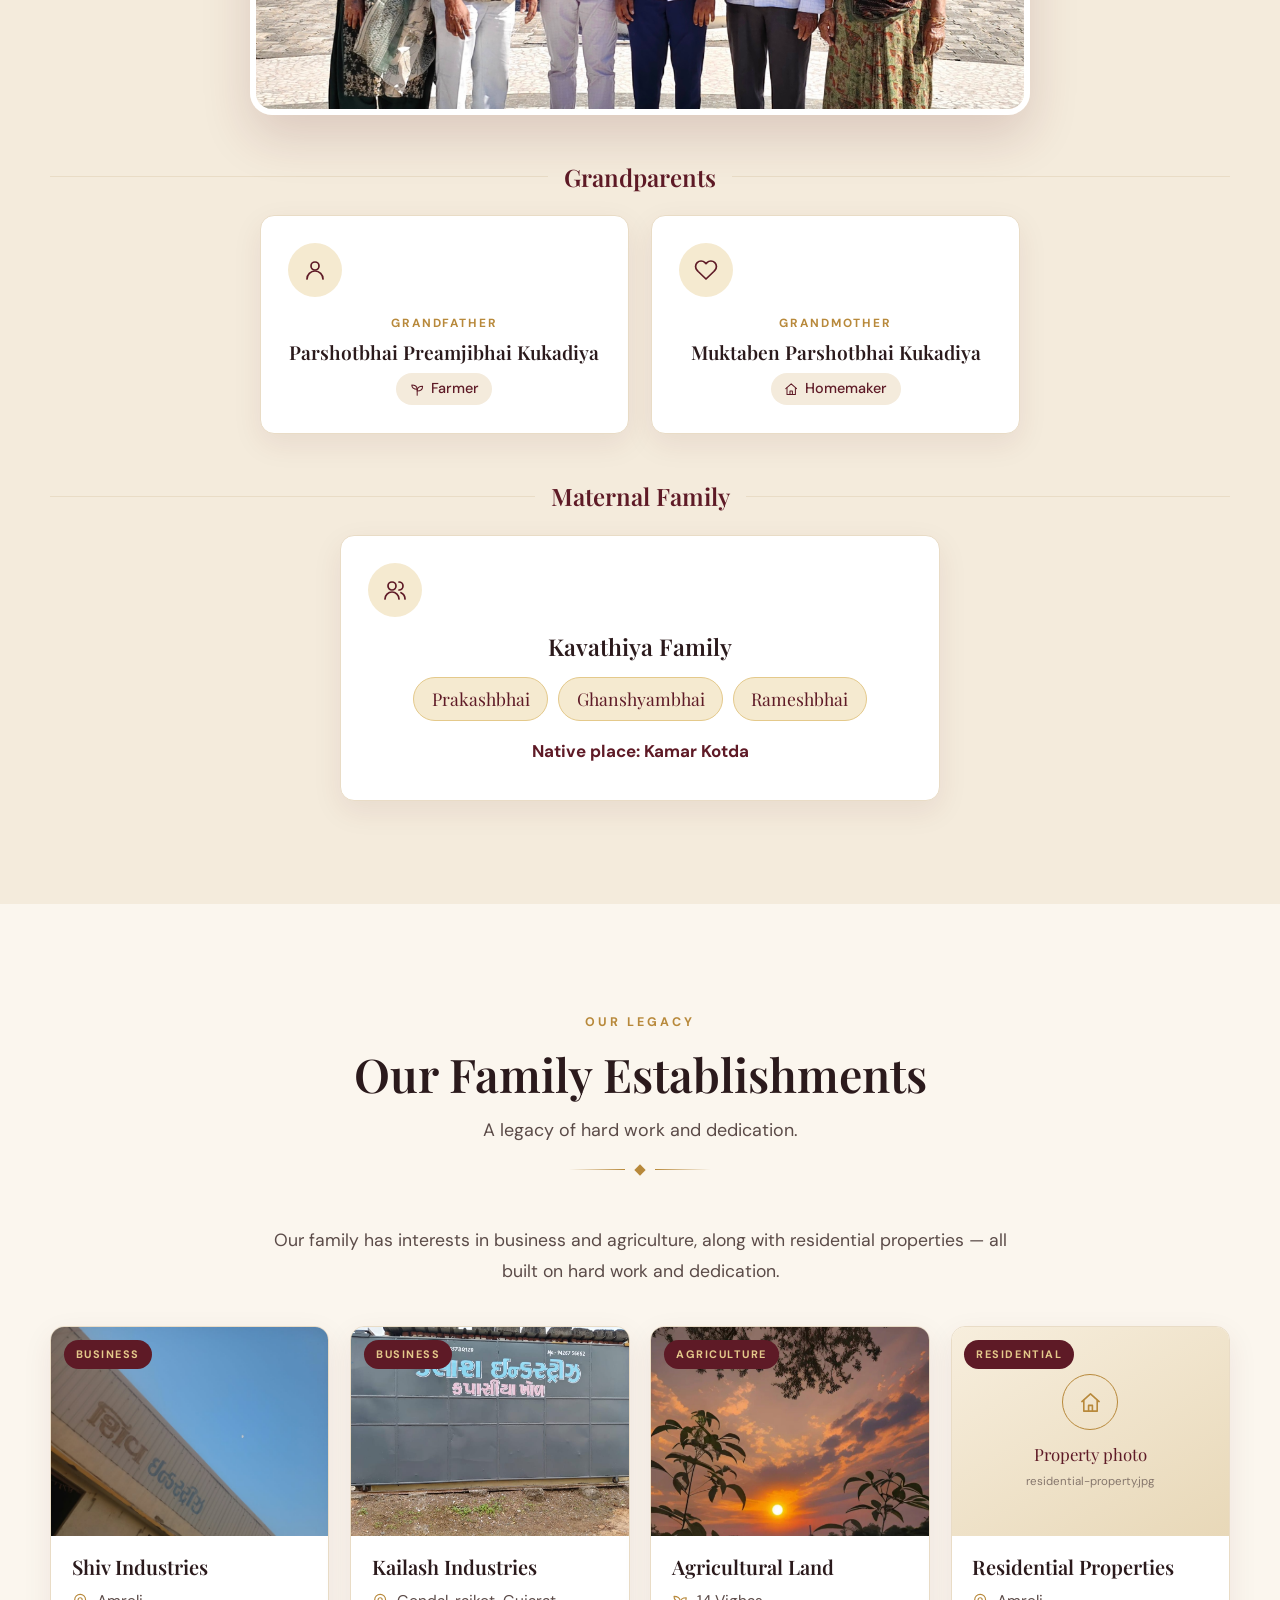
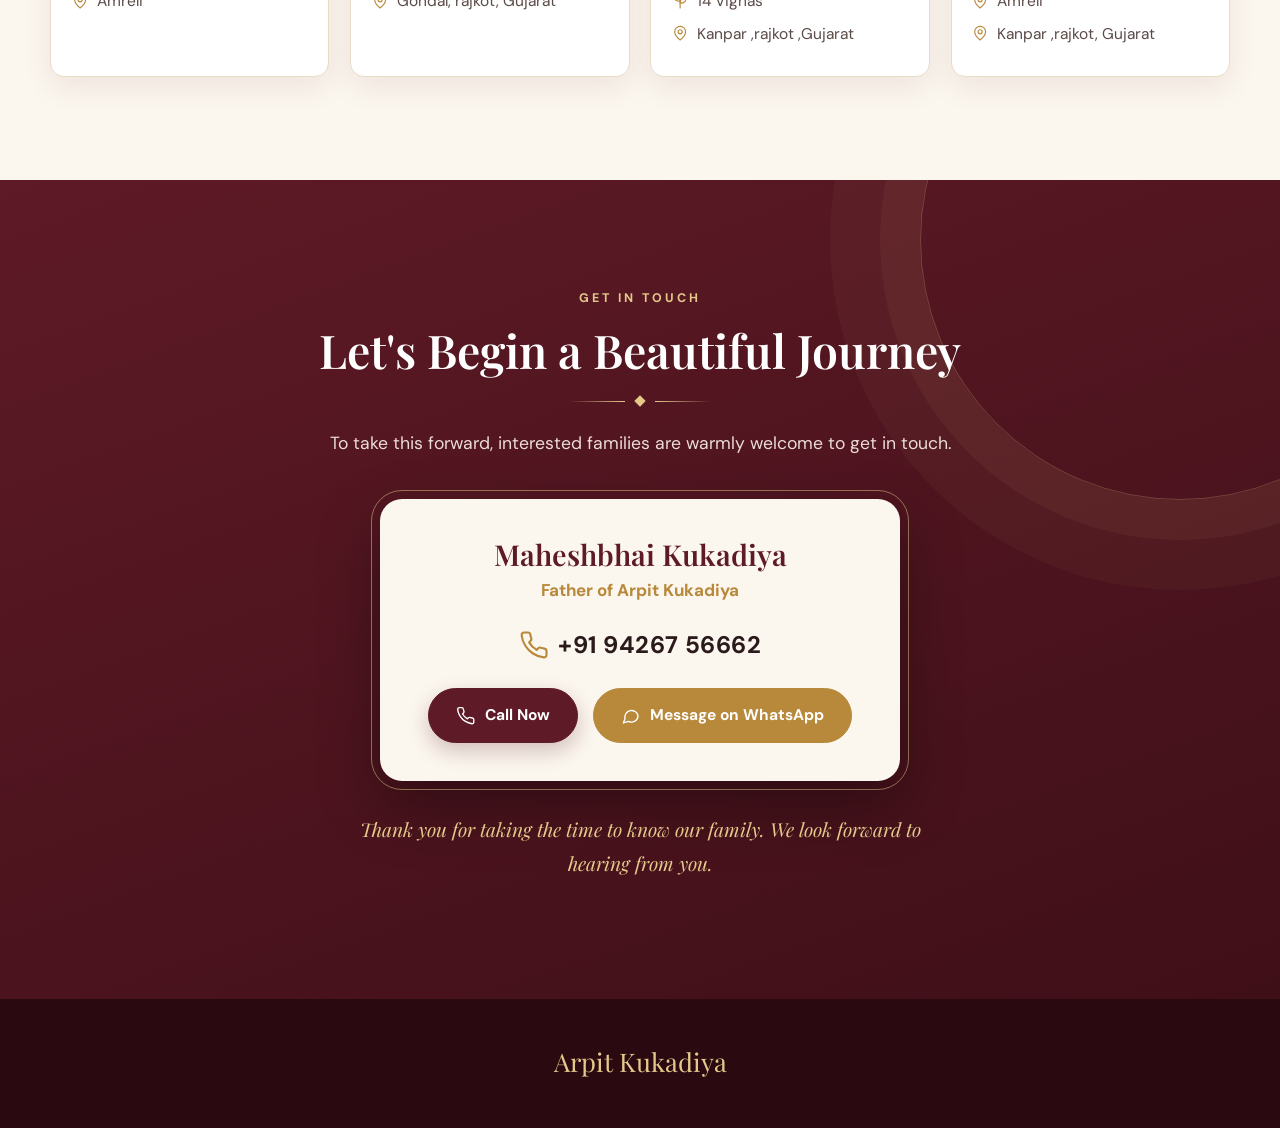
==== commit 452dd2cf: "Update index.html" ====
--- a/index.html
+++ b/index.html
@@ -387,9 +387,9 @@
     <div class="hero-text">
       <span class="eyebrow" data-gu="પારિવારિક પરિચય · લગ્ન પ્રોફાઇલ">Family Introduction · Matrimonial Profile</span>
       <h1 data-gu="અર્પિત કુકડિયા">Arpit Kukadiya</h1>
-      <p class="subtitle" data-gu="સંસ્કારોમાં મૂળ, મહત્ત્વાકાંક્ષાથી પ્રેરિત.">Rooted in family values. Driven by ambition.</p>
+    <!--  <p class="subtitle" data-gu="સંસ્કારોમાં મૂળ, મહત્ત્વાકાંક્ષાથી પ્રેરિત.">Rooted in family values. Driven by ambition.</p>
       <p class="lead" data-gu="ગુજરાતના એક વિચારશીલ, કારકિર્દી પ્રત્યે સમર્પિત યુવાન, જે પારિવારિક પરંપરાઓને મહત્ત્વ આપે છે અને જીવન પ્રત્યે આધુનિક તેમજ સંતુલિત દૃષ્ટિકોણ ધરાવે છે. અમારા પરિવારના પરિચયમાં આપનું સ્વાગત છે.">A thoughtful, career-minded young man from Gujarat who treasures family traditions and looks at life with a modern, balanced outlook. Welcome to our family's introduction.</p>
-      <ul class="chips">
+     --> <ul class="chips">
         <li class="chip"><svg class="i"><use href="#i-briefcase"/></svg><span data-gu="એસોસિએટ સિસ્ટમ સપોર્ટ એન્જિનિયર">Associate System Support Engineer</span></li>
         <li class="chip"><svg class="i"><use href="#i-pin"/></svg><span data-gu="ગાંધીનગર, ગુજરાત">Gandhinagar, Gujarat</span></li>
       </ul>
@@ -499,7 +499,7 @@
     <div class="grid-3">
       <article class="card person reveal"><div class="icon-ring"><svg class="i"><use href="#i-user"/></svg></div><span class="role" data-gu="પિતા">Father</span><h4 data-gu="મહેશભાઈ પરષોત્તમભાઈ કુકડિયા">Maheshbhai Parshotambhai Kukadiya</h4><p class="occ"><svg class="i"><use href="#i-briefcase"/></svg><span data-gu="વ્યવસાય (બિઝનેસ)">Business</span></p></article>
       <article class="card person reveal"><div class="icon-ring"><svg class="i"><use href="#i-heart"/></svg></div><span class="role" data-gu="માતા">Mother</span><h4 data-gu="સંગીતાબેન મહેશભાઈ કુકડિયા">Sangitaben Maheshbhai Kukadiya</h4><p class="occ"><svg class="i"><use href="#i-home"/></svg><span data-gu="ગૃહિણી">Homemaker</span></p></article>
-      <article class="card person reveal"><div class="icon-ring"><svg class="i"><use href="#i-user"/></svg></div><span class="role" data-gu="નાનો ભાઈ">Younger Brother</span><h4 data-gu="વર્શિલ મહેશભાઈ કુકડિયા">Varshil Maheshbhai Kukadiya</h4><p class="occ"><svg class="i"><use href="#i-briefcase"/></svg><span data-gu="કાર્યરત">Working</span></p></article>
+      <article class="card person reveal"><div class="icon-ring"><svg class="i"><use href="#i-user"/></svg></div><span class="role" data-gu="નાનો ભાઈ">Younger Brother</span><h4 data-gu="વર્ષિલ મહેશભાઈ કુકડિયા">Varshil Maheshbhai Kukadiya</h4><p class="occ"><svg class="i"><use href="#i-briefcase"/></svg><span data-gu="કાર્યરત">Working</span></p></article>
     </div>
 
     <div class="family-photo reveal">
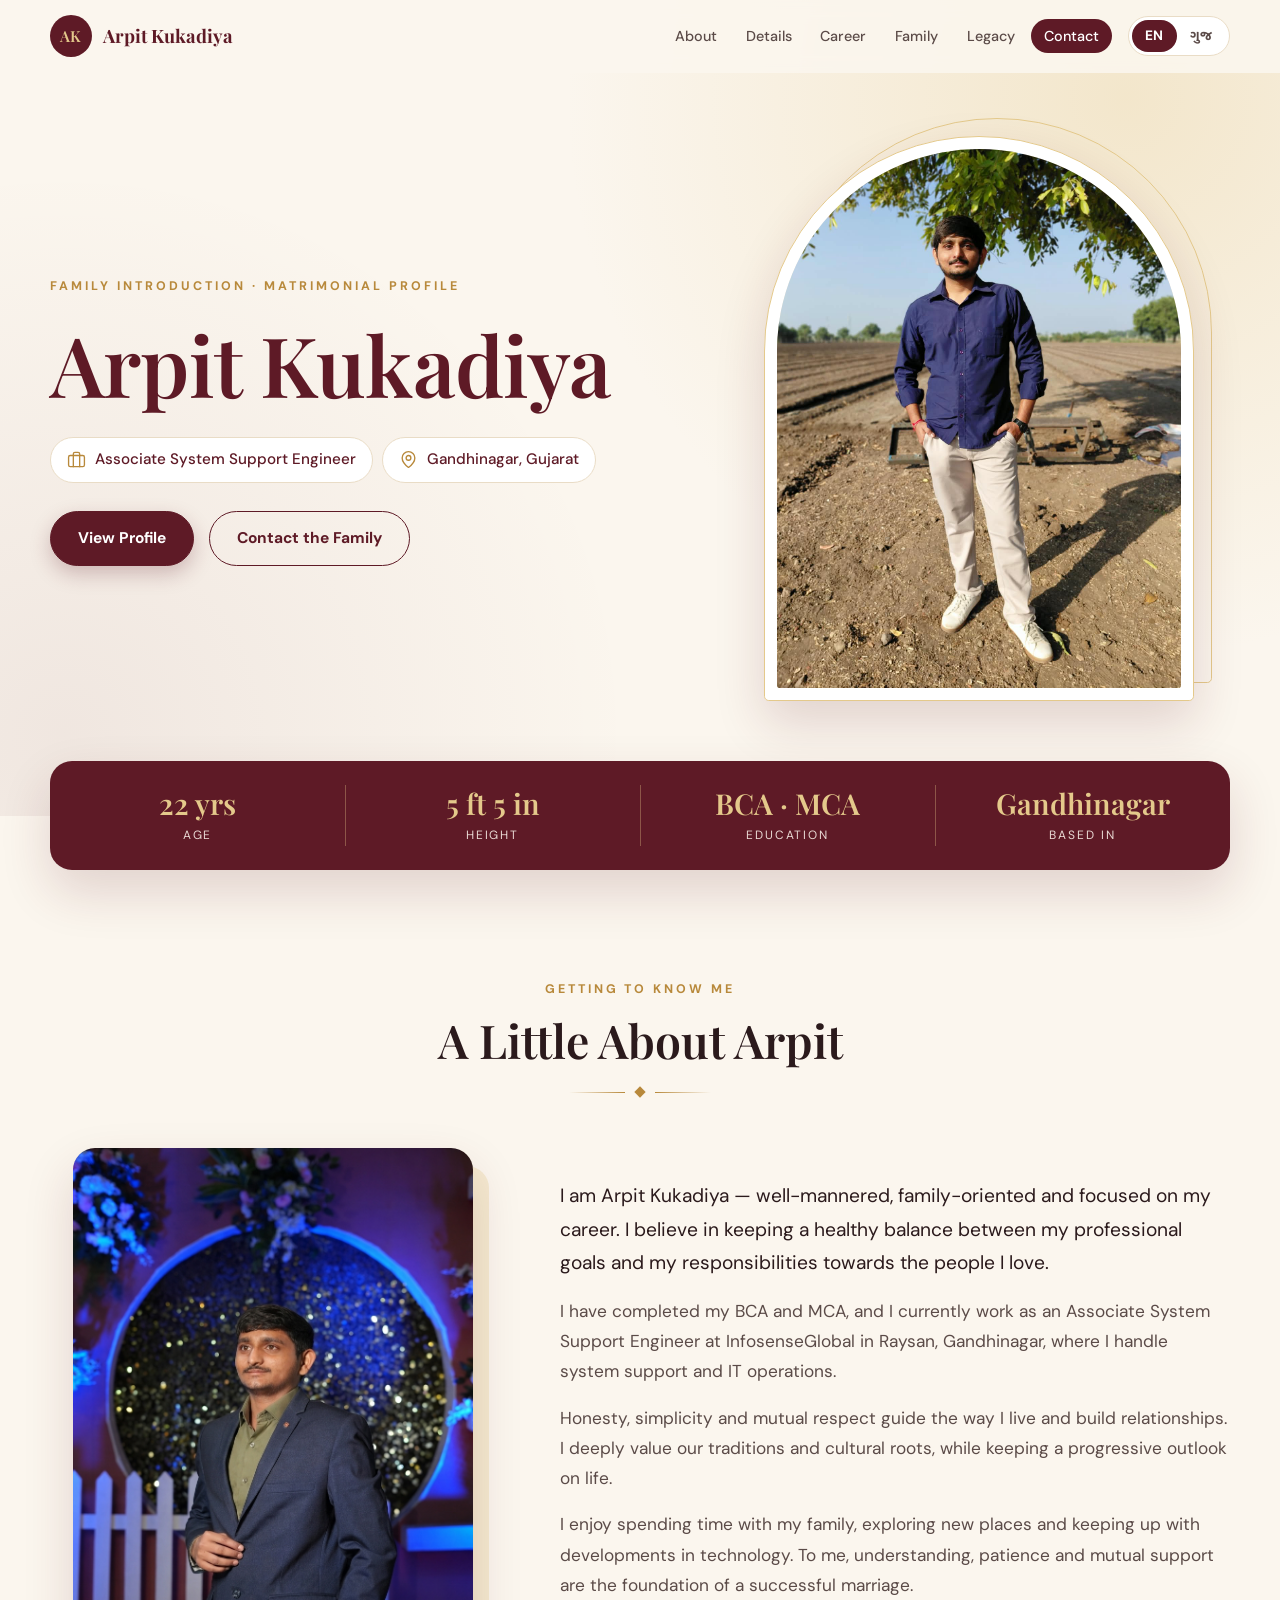
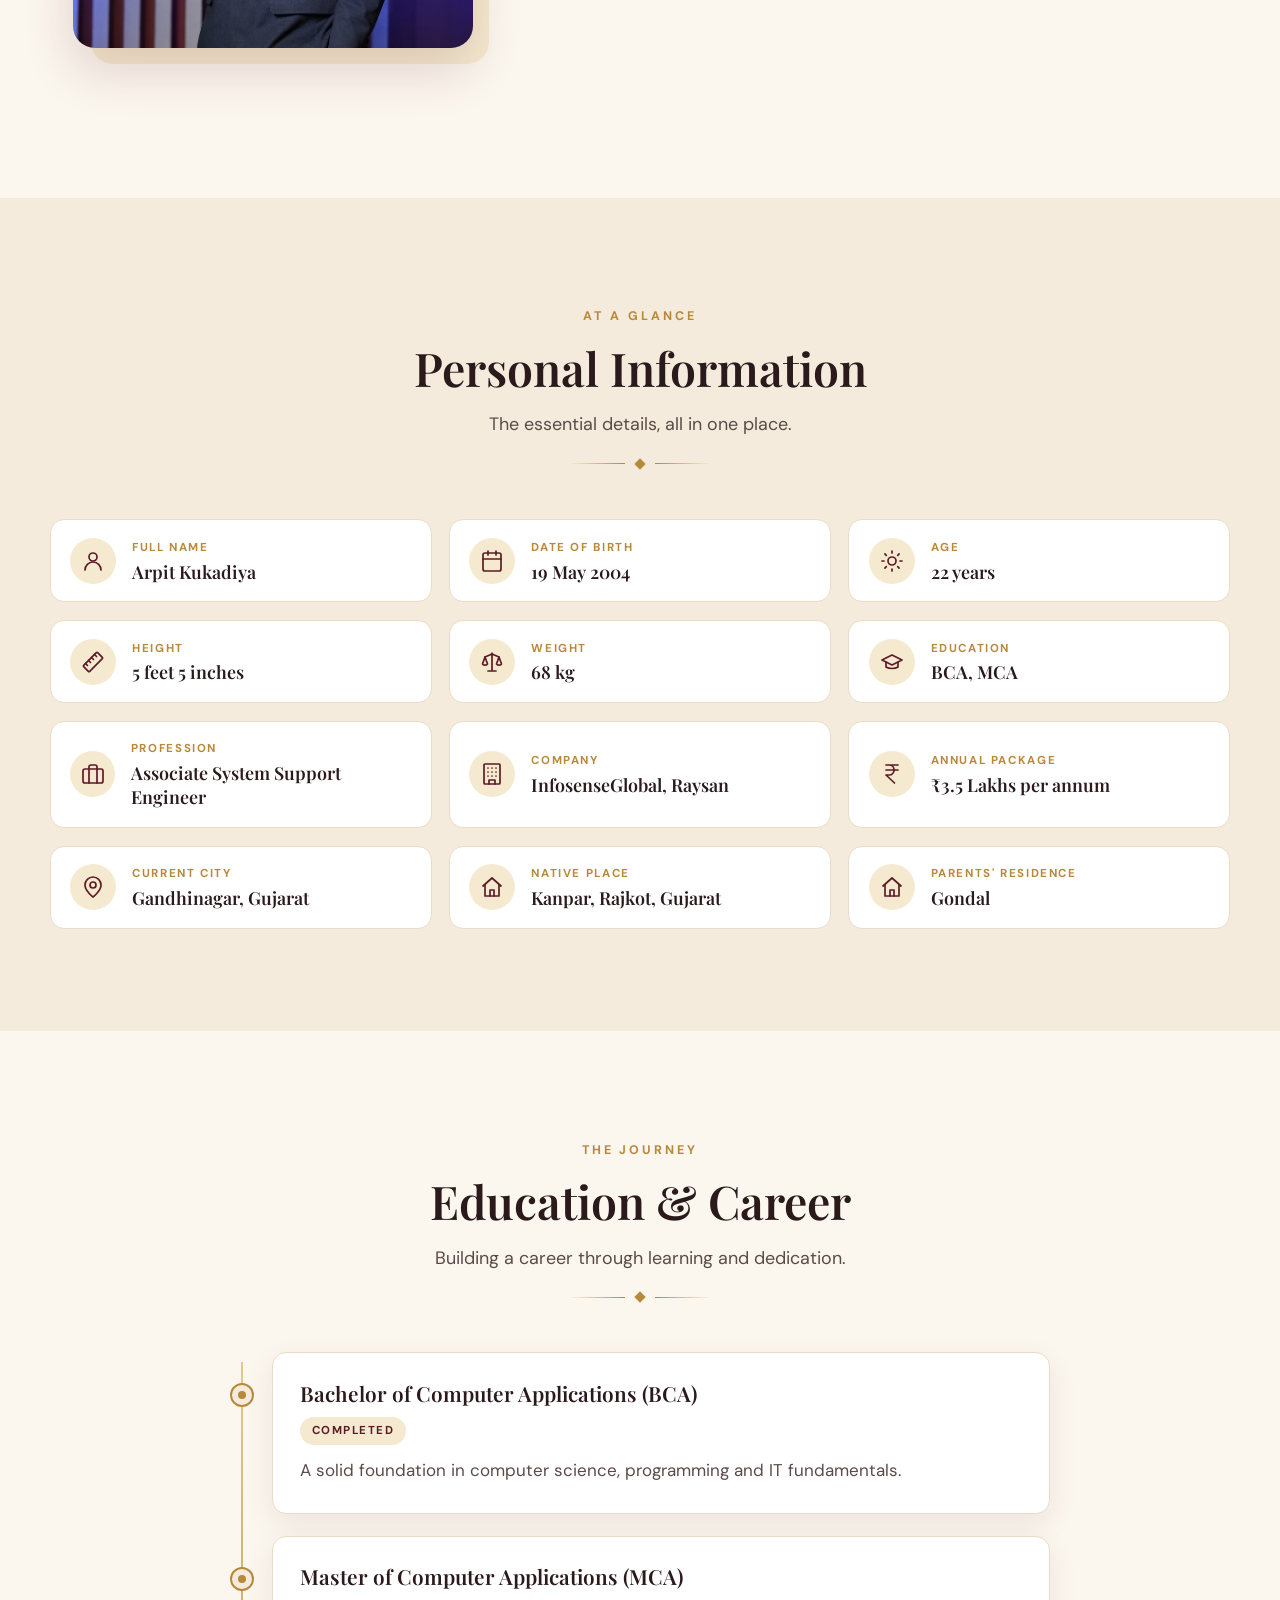
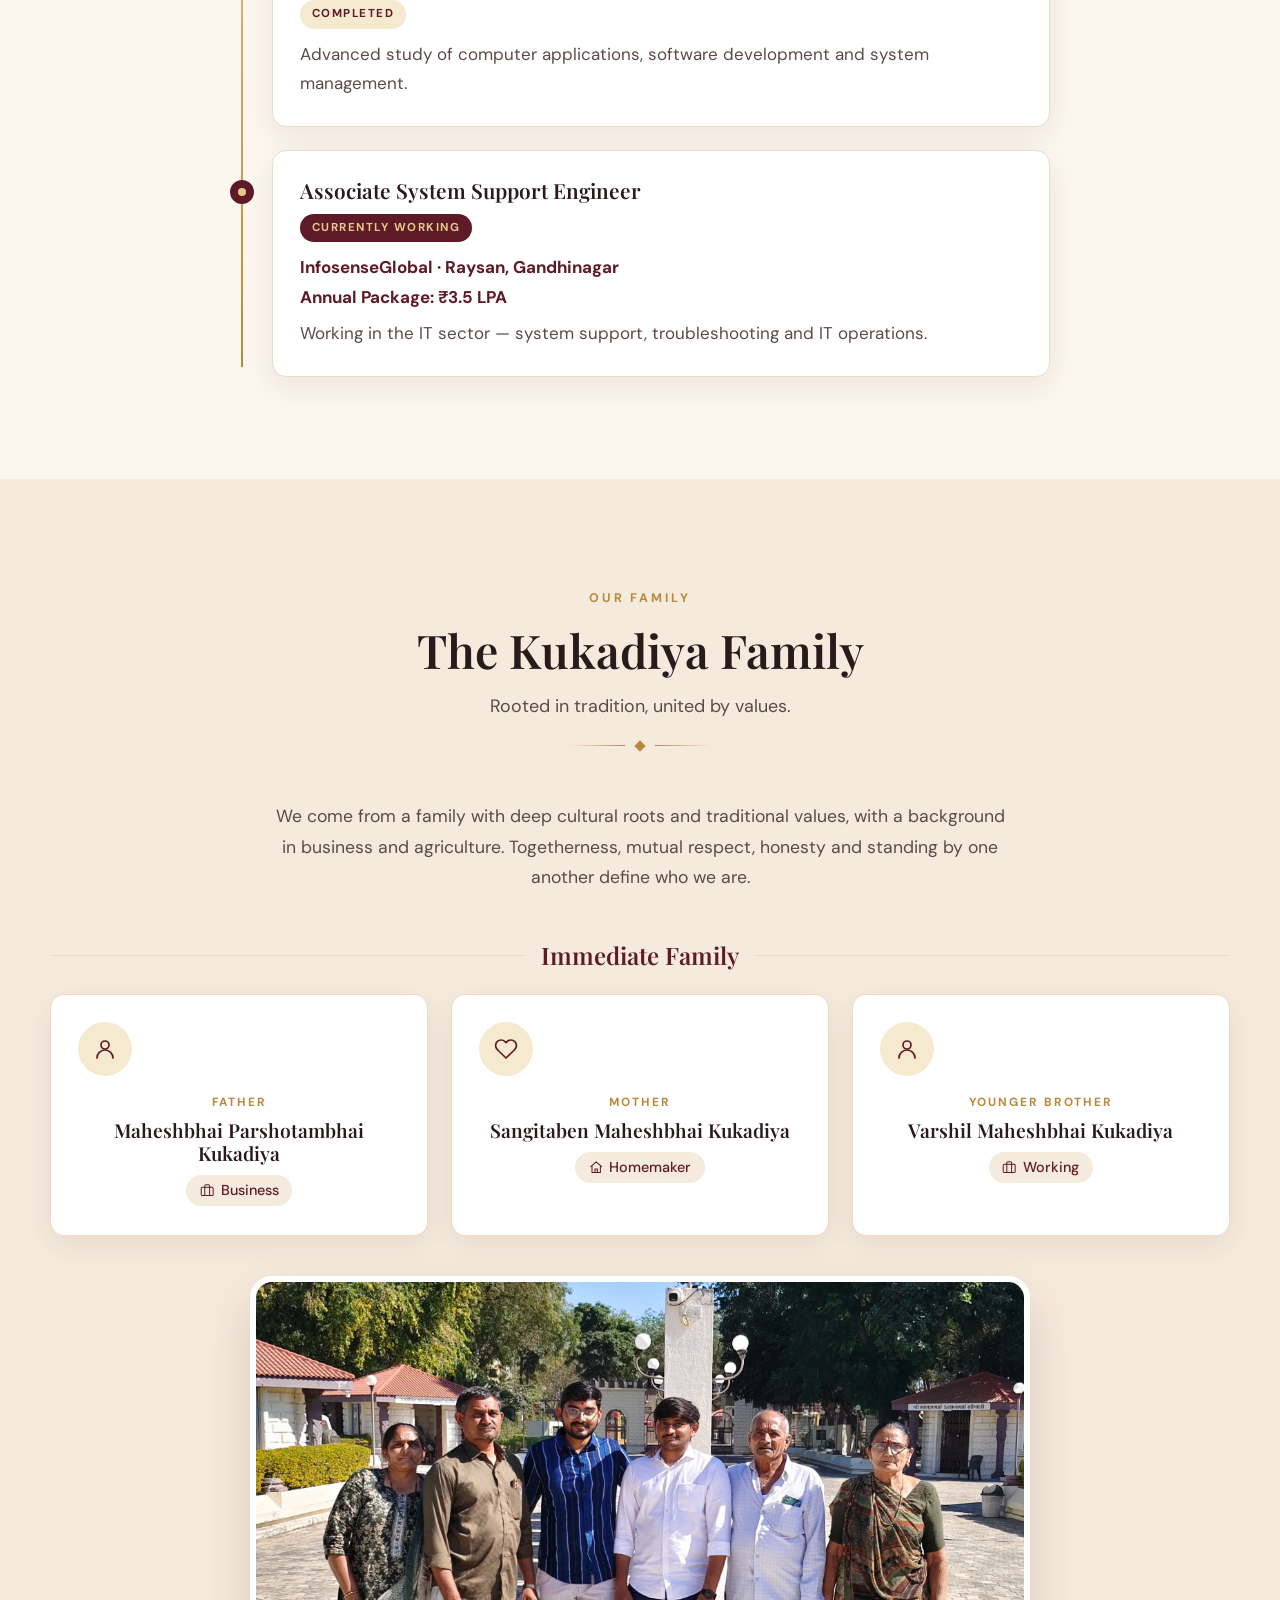
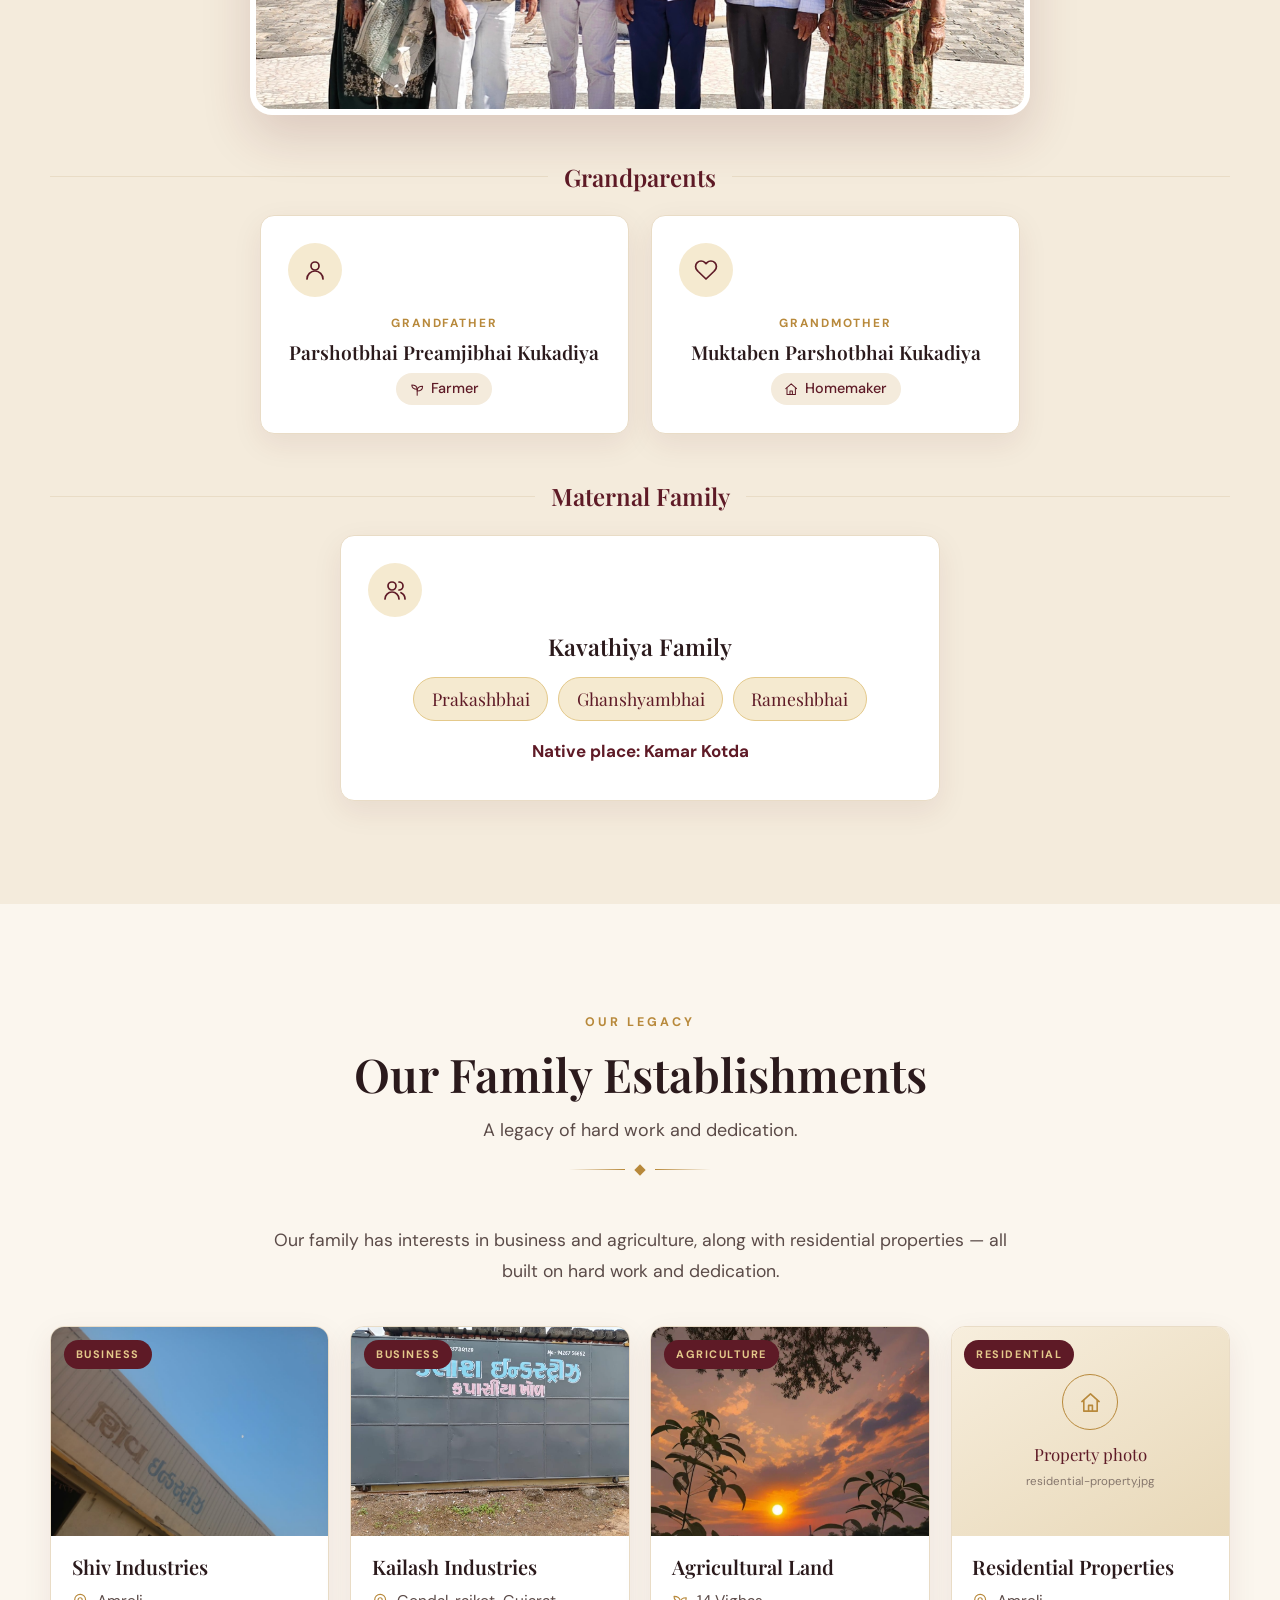
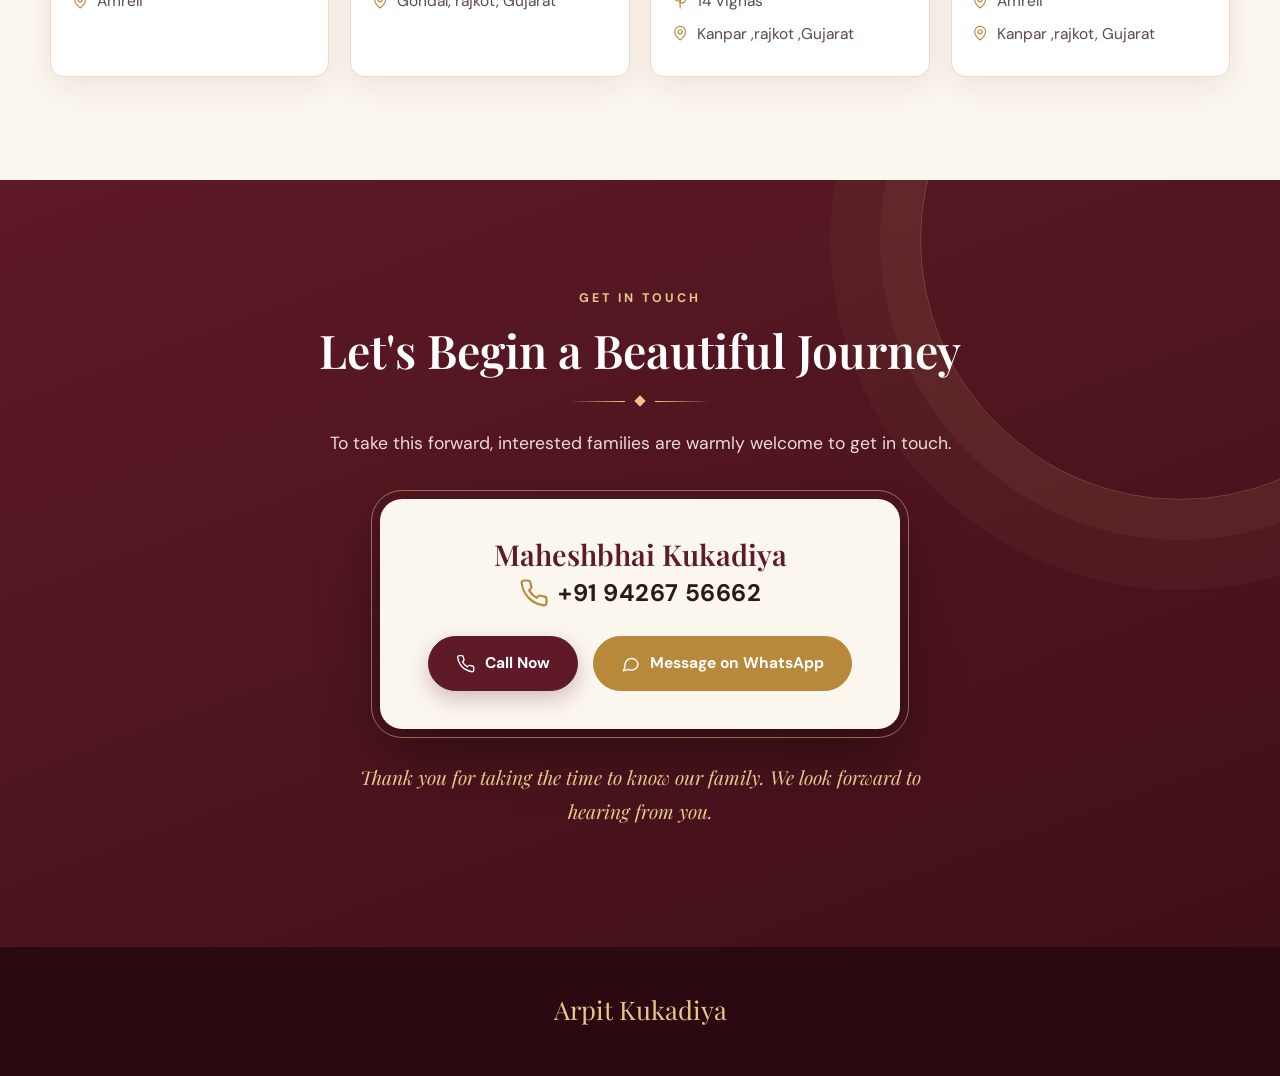
==== commit 71f3478b: "Update index.html" ====
--- a/index.html
+++ b/index.html
@@ -409,7 +409,7 @@
 
 <div class="container stats-wrap">
   <div class="stats reveal">
-    <div class="stat"><b><span class="js-age">22</span> <span data-gu="વર્ષ">yrs</span></b><small data-gu="ઉંમર">Age</small></div>
+    <div class="stat"><b><span class="js-age">23</span> <span data-gu="વર્ષ">yrs</span></b><small data-gu="ઉંમર">Age</small></div>
     <div class="stat"><b data-gu="5 ફૂટ 5 ઇંચ">5 ft 5 in</b><small data-gu="ઊંચાઈ">Height</small></div>
     <div class="stat"><b>BCA · MCA</b><small data-gu="શિક્ષણ">Education</small></div>
     <div class="stat"><b data-gu="ગાંધીનગર">Gandhinagar</b><small data-gu="નિવાસ">Based in</small></div>
@@ -451,7 +451,7 @@
     <dl class="details reveal">
       <div class="d-item"><div class="icon-ring"><svg class="i"><use href="#i-user"/></svg></div><div><dt class="d-label" data-gu="પૂરું નામ">Full Name</dt><dd data-gu="અર્પિત કુકડિયા">Arpit Kukadiya</dd></div></div>
       <div class="d-item"><div class="icon-ring"><svg class="i"><use href="#i-calendar"/></svg></div><div><dt class="d-label" data-gu="જન્મ તારીખ">Date of Birth</dt><dd data-gu="19 મે 2004">19 May 2004</dd></div></div>
-      <div class="d-item"><div class="icon-ring"><svg class="i"><use href="#i-sun"/></svg></div><div><dt class="d-label" data-gu="ઉંમર">Age</dt><dd><span class="js-age">22</span> <span data-gu="વર્ષ">years</span></dd></div></div>
+      <div class="d-item"><div class="icon-ring"><svg class="i"><use href="#i-sun"/></svg></div><div><dt class="d-label" data-gu="ઉંમર">Age</dt><dd><span class="js-age">23</span> <span data-gu="વર્ષ">years</span></dd></div></div>
       <div class="d-item"><div class="icon-ring"><svg class="i"><use href="#i-ruler"/></svg></div><div><dt class="d-label" data-gu="ઊંચાઈ">Height</dt><dd data-gu="5 ફૂટ 5 ઇંચ">5 feet 5 inches</dd></div></div>
       <div class="d-item"><div class="icon-ring"><svg class="i"><use href="#i-scale"/></svg></div><div><dt class="d-label" data-gu="વજન">Weight</dt><dd data-gu="68 કિલો">68 kg</dd></div></div>
       <div class="d-item"><div class="icon-ring"><svg class="i"><use href="#i-grad"/></svg></div><div><dt class="d-label" data-gu="શિક્ષણ">Education</dt><dd>BCA, MCA</dd></div></div>
@@ -612,7 +612,6 @@
     <p class="intro" data-gu="આગળ વધવા માટે રસ ધરાવતા પરિવારોનું સંપર્ક કરવા માટે હાર્દિક સ્વાગત છે.">To take this forward, interested families are warmly welcome to get in touch.</p>
     <div class="contact-card">
       <h3 data-gu="મહેશભાઈ કુકડિયા">Maheshbhai Kukadiya</h3>
-      <p class="role-line" data-gu="અર્પિત કુકડિયાના પિતા">Father of Arpit Kukadiya</p>
       <p class="phone"><svg class="i"><use href="#i-phone"/></svg><a href="tel:+919426756662">+91 94267 56662</a></p>
       <div class="btn-row">
         <a class="btn btn-primary" href="tel:+919426756662"><svg class="i"><use href="#i-phone"/></svg><span data-gu="હમણાં કૉલ કરો">Call Now</span></a>
